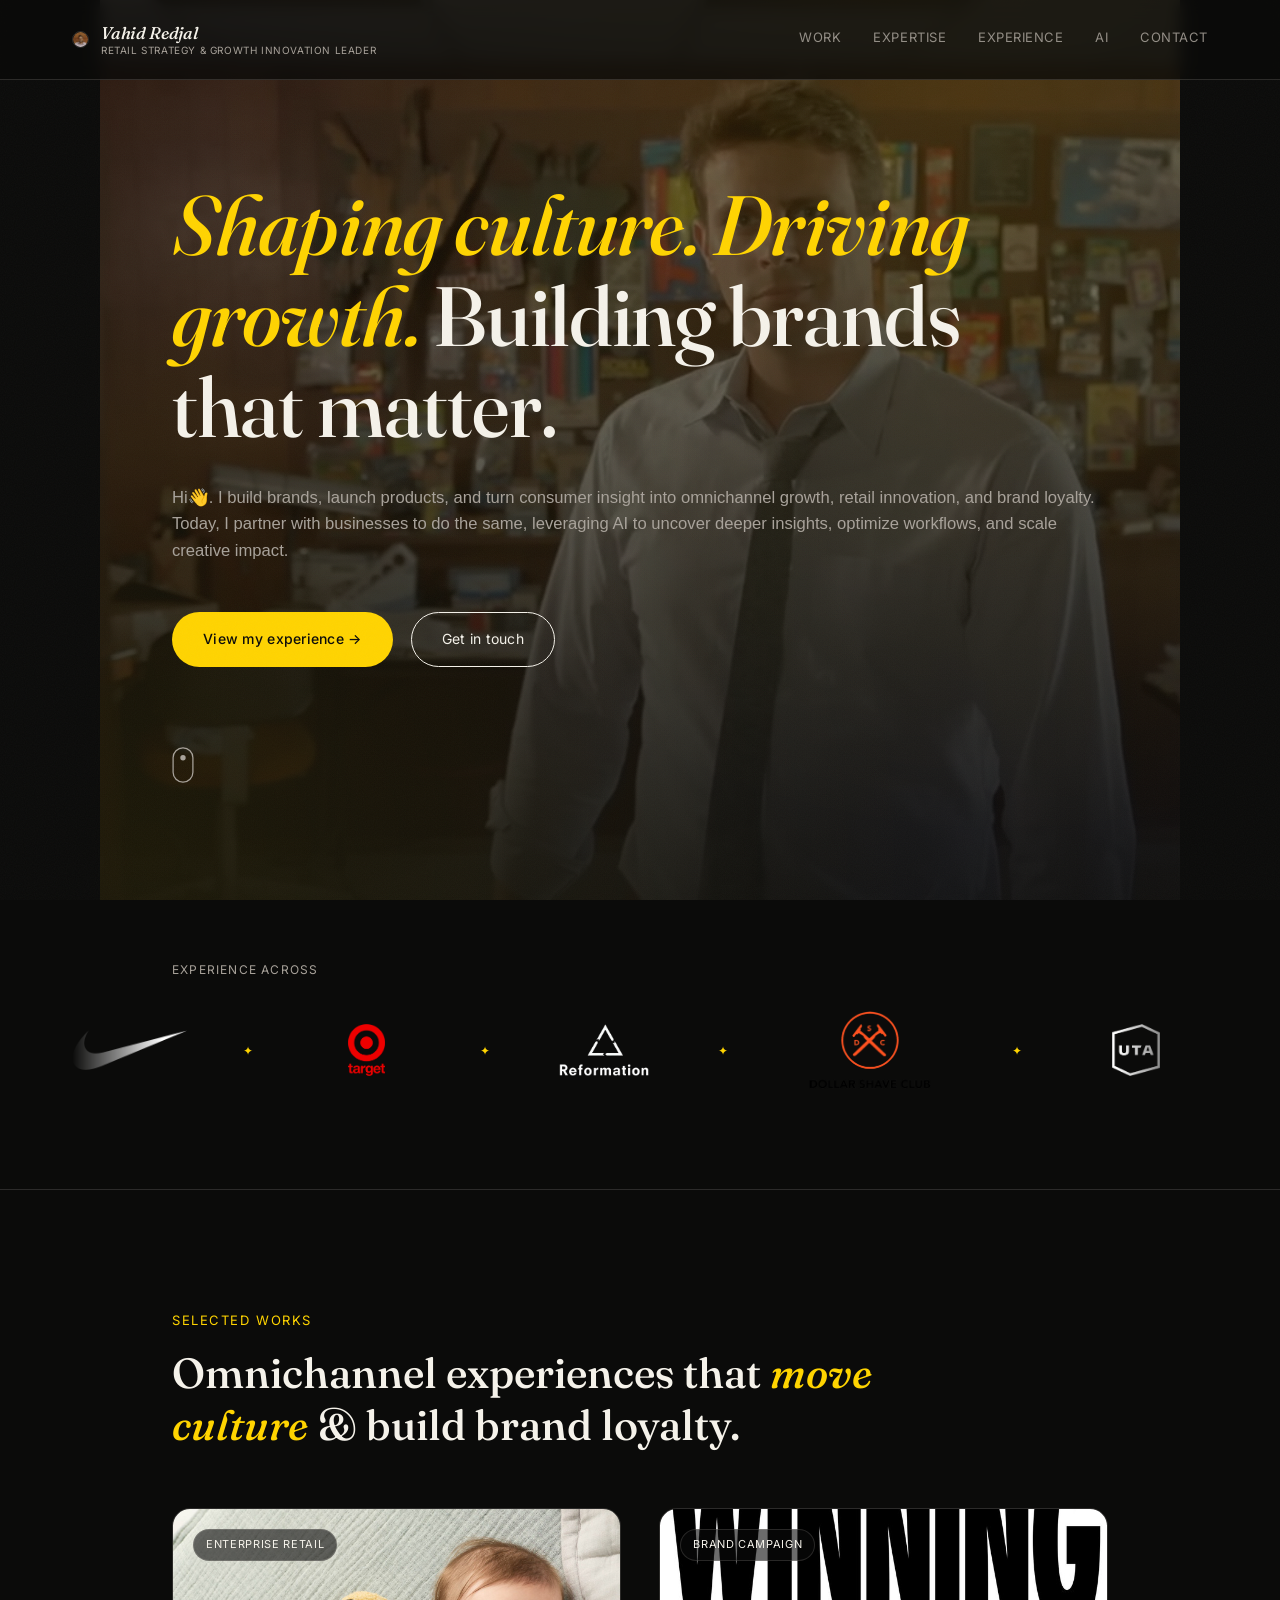
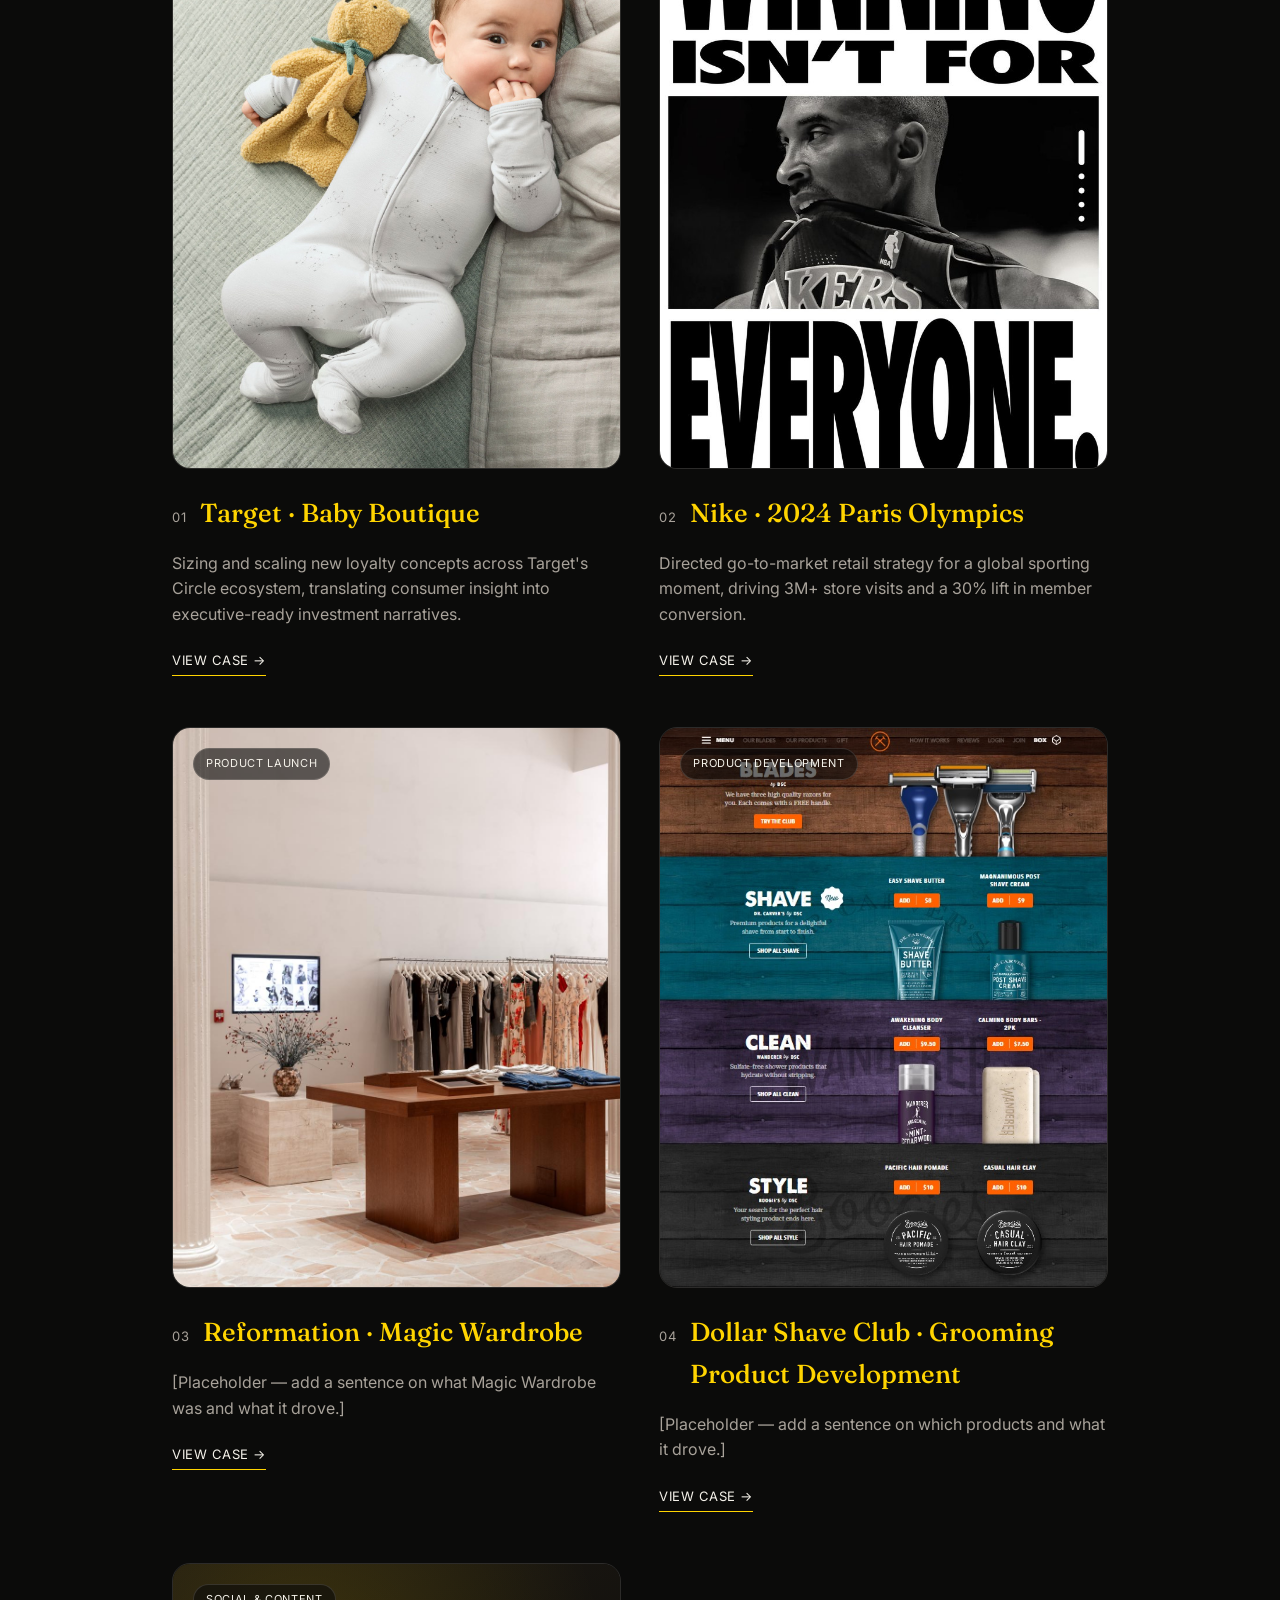
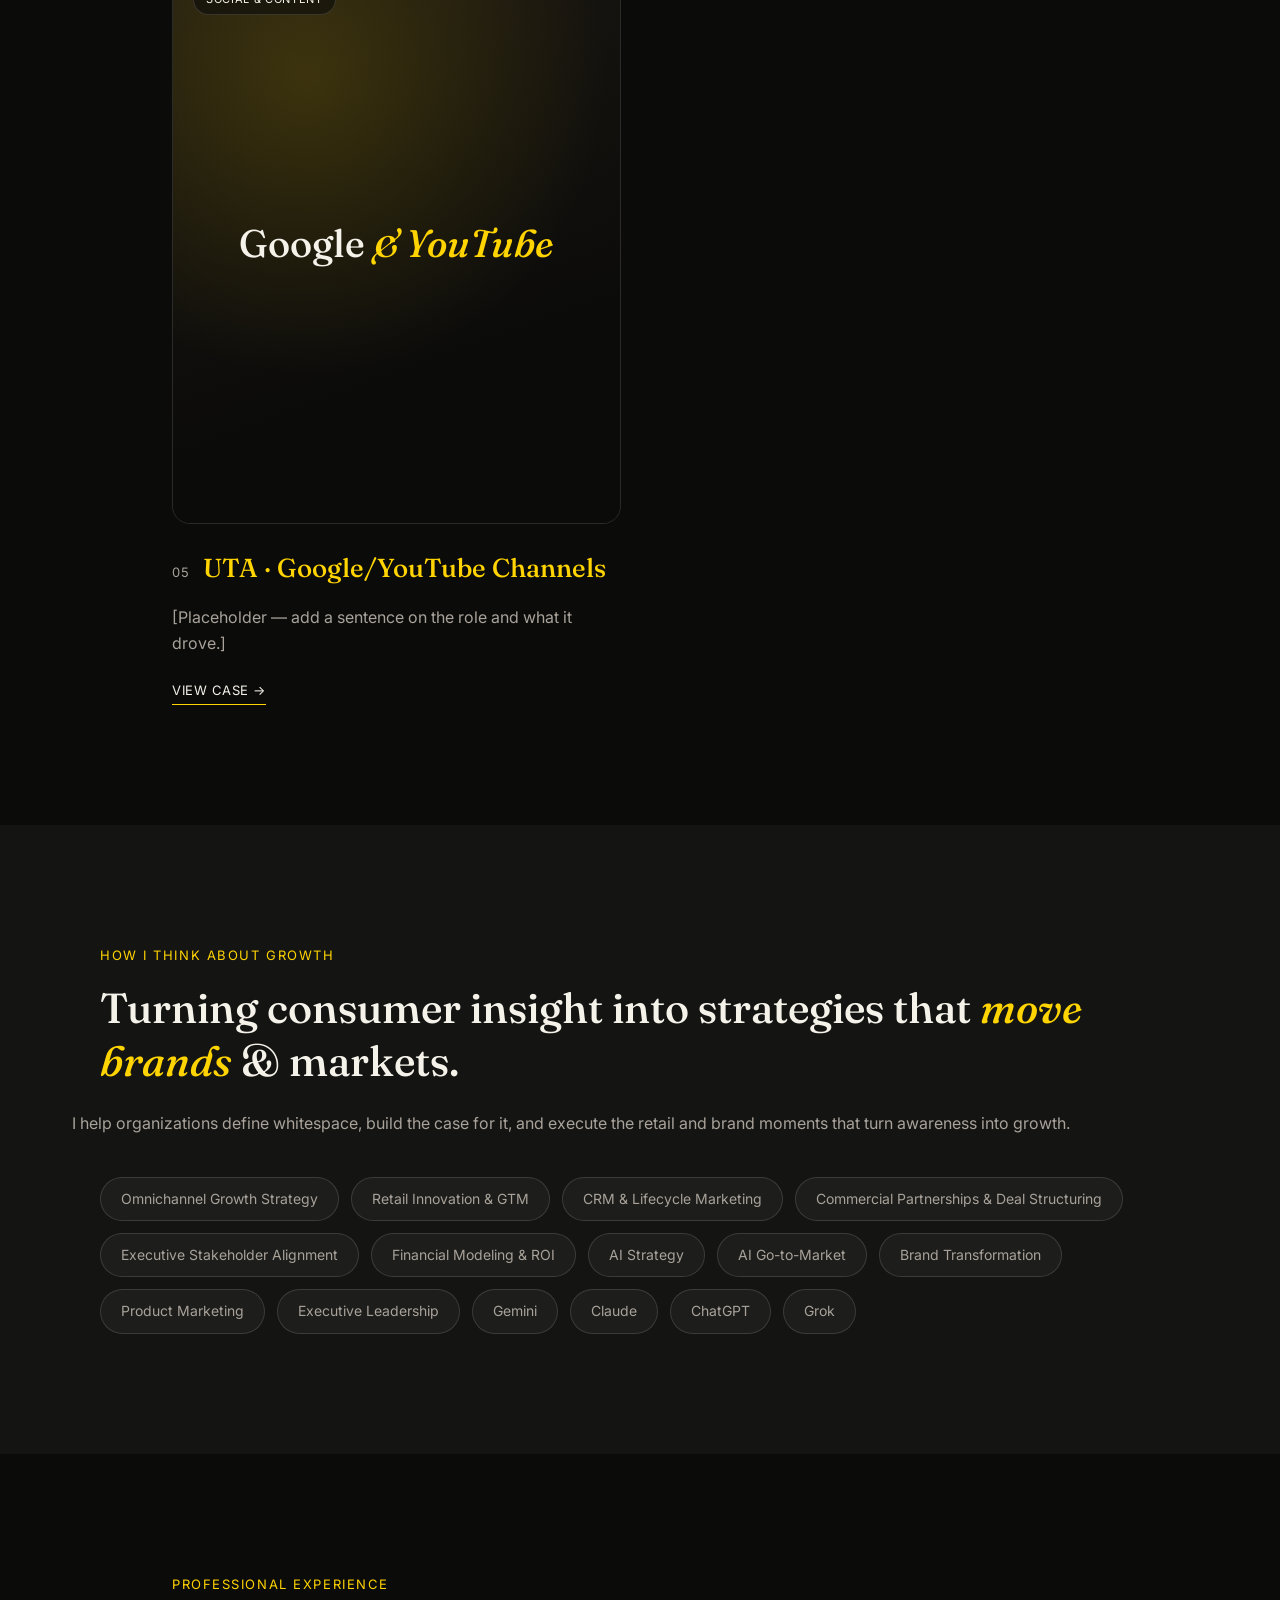
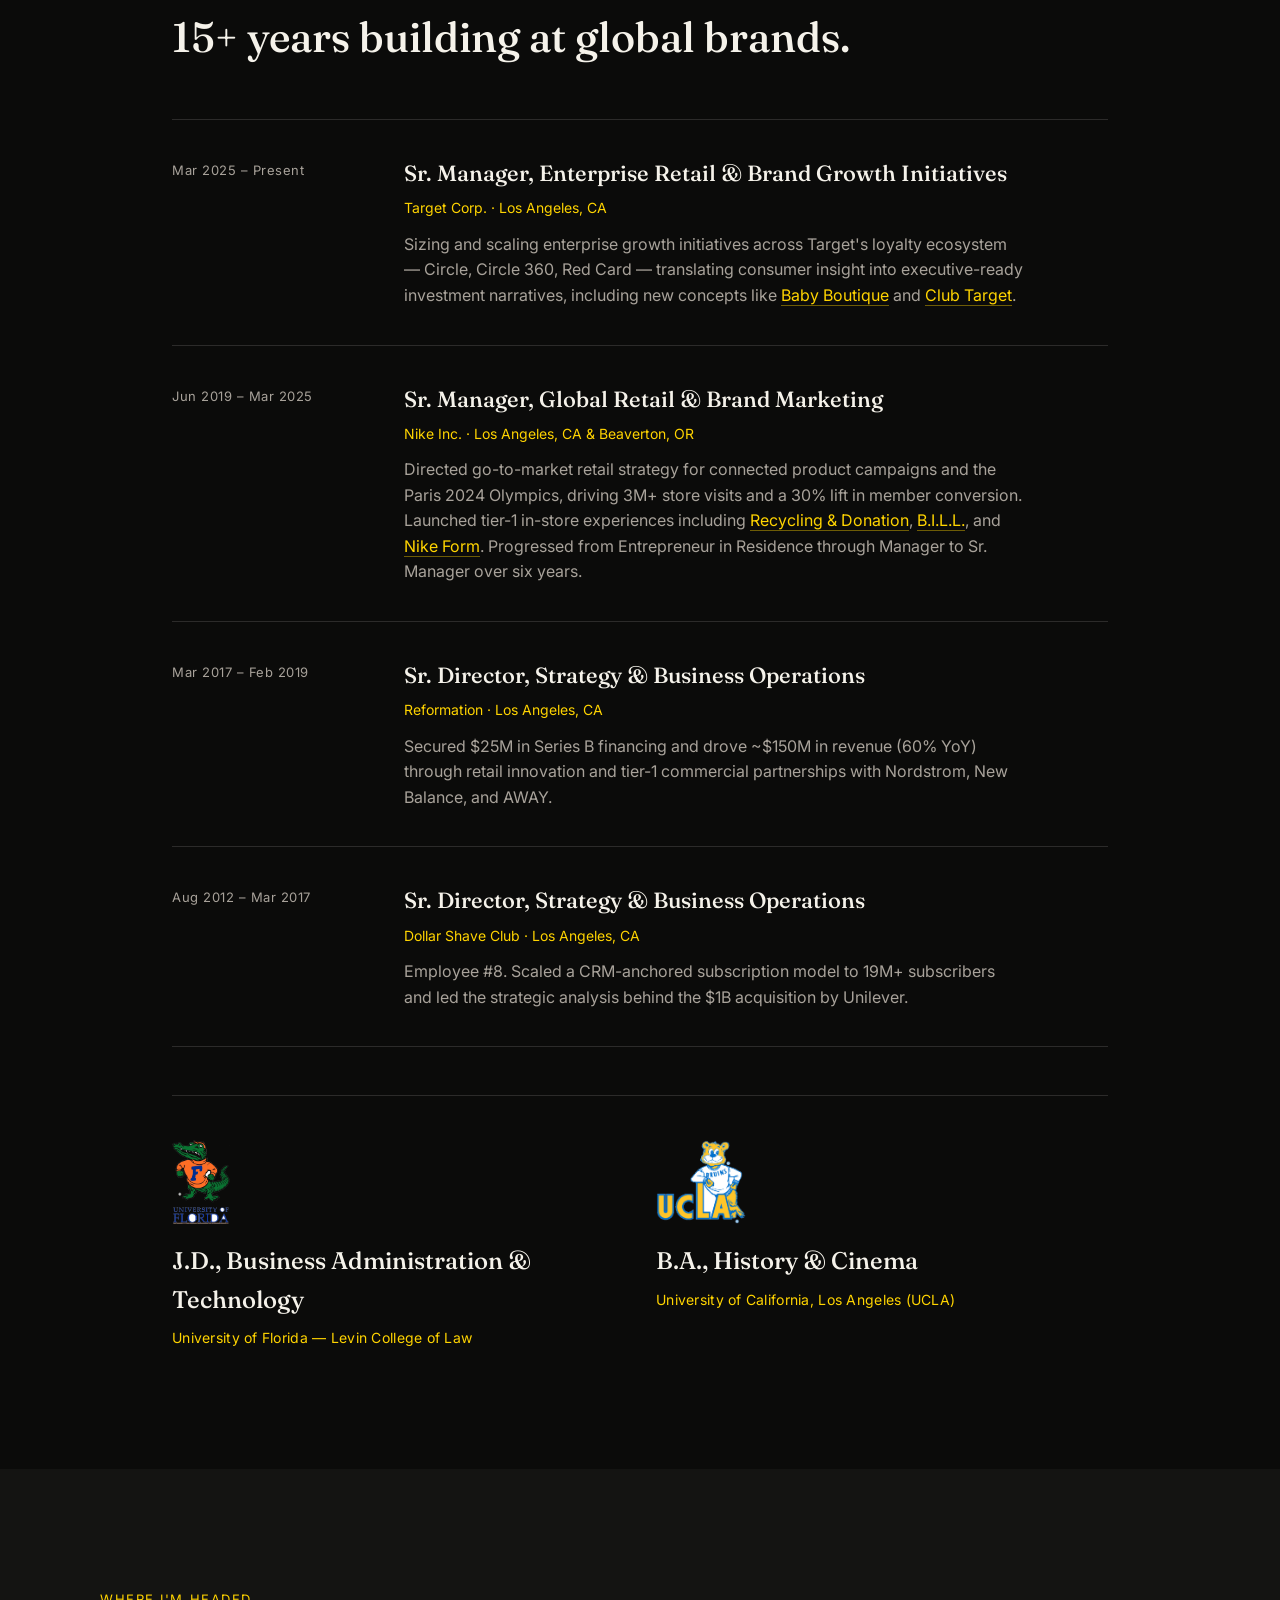
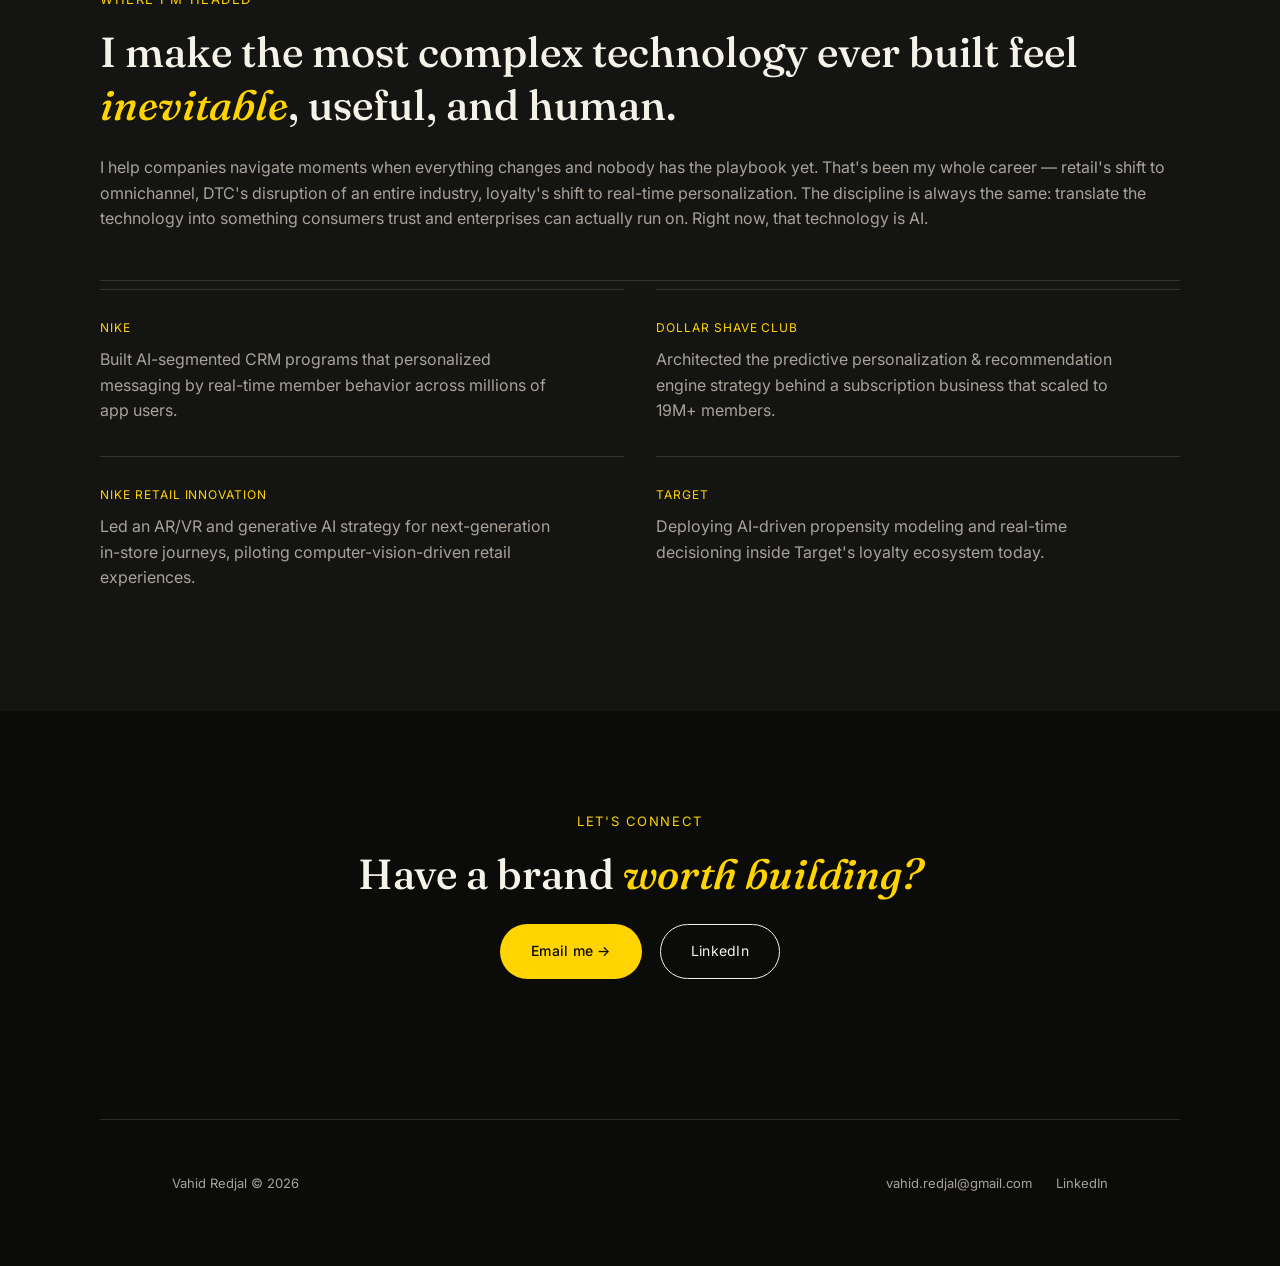
==== index.html @ d3856063 "Initial commit: personal portfolio site" ====
<!DOCTYPE html>
<html lang="en">
<head>
<meta charset="UTF-8">
<meta name="viewport" content="width=device-width, initial-scale=1">
<title>Vahid Redjal · Retail Strategy & Brand Growth Executive</title>
<meta name="description" content="15+ years turning consumer insight into omnichannel growth, retail innovation, and brand loyalty at Nike, Target, Reformation, and Dollar Shave Club.">
<meta property="og:title" content="Vahid Redjal · Retail Strategy & Brand Growth Executive">
<meta property="og:description" content="15+ years turning consumer insight into omnichannel growth, retail innovation, and brand loyalty at Nike, Target, Reformation, and Dollar Shave Club.">
<meta property="og:type" content="website">
<link rel="preconnect" href="https://fonts.googleapis.com">
<link rel="preconnect" href="https://fonts.gstatic.com" crossorigin>
<link href="https://fonts.googleapis.com/css2?family=Fraunces:ital,opsz,wght@0,9..144,400;0,9..144,500;1,9..144,500&family=Inter:wght@400;500;600&display=swap" rel="stylesheet">
<link rel="stylesheet" href="style.css">
<link rel="icon" href="data:image/svg+xml,%3Csvg xmlns='http://www.w3.org/2000/svg' viewBox='0 0 100 100'%3E%3Crect width='100' height='100' rx='20' fill='%2317130f'/%3E%3Ctext x='50' y='66' font-family='Georgia,serif' font-style='italic' font-size='46' fill='%23f6f3ec' text-anchor='middle'%3EVR%3C/text%3E%3C/svg%3E">
</head>
<body>

<header class="nav">
  <a class="nav__brand" href="#top">
    <img class="nav__photo" src="assets/headshot.jpg" alt="Vahid Redjal">
    <span class="nav__brand-text">
      <span class="nav__name">Vahid Redjal</span>
      <span class="nav__title">Retail Strategy &amp; Growth Innovation Leader</span>
    </span>
  </a>
  <button class="nav__toggle" aria-label="Open menu" aria-expanded="false">
    <span></span><span></span><span></span>
  </button>
  <nav class="nav__links">
    <a href="#work">Work</a>
    <a href="#expertise">Expertise</a>
    <a href="#experience">Experience</a>
    <a href="#ai">AI</a>
    <a href="#contact">Contact</a>
  </nav>
</header>

<main id="top">

  <section class="hero">
    <video class="hero__video" autoplay muted loop playsinline poster="assets/hero-poster.jpg" aria-hidden="true">
      <source src="assets/hero.mp4" type="video/mp4">
    </video>
    <div class="hero__scrim" aria-hidden="true"></div>
    <div class="hero__bg" aria-hidden="true"></div>
    <h1 class="hero__headline reveal">
      <em>Shaping culture.</em> <em>Driving growth.</em> Building brands that matter.
    </h1>
    <p class="hero__sub reveal">
      Hi&#128075;. I build brands, launch products, and turn consumer insight into omnichannel growth, retail innovation, and brand loyalty. Today, I partner with businesses to do the same, leveraging AI to uncover deeper insights, optimize workflows, and scale creative impact.
    </p>
    <div class="hero__cta reveal">
      <a class="btn btn--primary" href="#experience">View my experience &rarr;</a>
      <a class="btn btn--ghost" href="#contact">Get in touch</a>
    </div>
    <div class="hero__scroll reveal" aria-hidden="true">
      <svg class="hero__scroll-icon" viewBox="0 0 24 40" xmlns="http://www.w3.org/2000/svg">
        <rect x="1" y="1" width="22" height="38" rx="11" fill="none" stroke="currentColor" stroke-width="1.4"/>
        <circle class="hero__scroll-dot" cx="12" cy="12" r="3" fill="currentColor"/>
      </svg>
    </div>
  </section>

  <section class="logos">
    <p class="logos__label reveal">Experience across</p>
    <div class="marquee reveal">
      <div class="marquee__track">
        <img class="marquee__logo" src="assets/logos/nike.png" alt="Nike">
        <span class="dot">&#10022;</span>
        <img class="marquee__logo" src="assets/logos/target.png" alt="Target">
        <span class="dot">&#10022;</span>
        <img class="marquee__logo" src="assets/logos/reformation.png" alt="Reformation">
        <span class="dot">&#10022;</span>
        <img class="marquee__logo marquee__logo--dsc" src="assets/logos/dsc.png" alt="Dollar Shave Club">
        <span class="dot">&#10022;</span>
        <img class="marquee__logo" src="assets/logos/uta.png" alt="United Talent Agency">
        <span class="dot">&#10022;</span>
        <img class="marquee__logo" src="assets/logos/disney.svg" alt="Disney">
        <span class="dot">&#10022;</span>
        <img class="marquee__logo" src="assets/logos/amazon.svg" alt="Amazon">
        <span class="dot">&#10022;</span>
        <img class="marquee__logo marquee__logo--pizzaslime" src="assets/logos/pizzaslime.png" alt="PizzaSlime">
        <span class="dot">&#10022;</span>
        <img class="marquee__logo marquee__logo--roundtwo" src="assets/logos/roundtwo.png" alt="Round Two">
        <span class="dot">&#10022;</span>
        <img class="marquee__logo" src="assets/logos/nike.png" alt="Nike">
        <span class="dot">&#10022;</span>
        <img class="marquee__logo" src="assets/logos/target.png" alt="Target">
        <span class="dot">&#10022;</span>
        <img class="marquee__logo" src="assets/logos/reformation.png" alt="Reformation">
        <span class="dot">&#10022;</span>
        <img class="marquee__logo marquee__logo--dsc" src="assets/logos/dsc.png" alt="Dollar Shave Club">
        <span class="dot">&#10022;</span>
        <img class="marquee__logo" src="assets/logos/uta.png" alt="United Talent Agency">
        <span class="dot">&#10022;</span>
        <img class="marquee__logo" src="assets/logos/disney.svg" alt="Disney">
        <span class="dot">&#10022;</span>
        <img class="marquee__logo" src="assets/logos/amazon.svg" alt="Amazon">
        <span class="dot">&#10022;</span>
        <img class="marquee__logo marquee__logo--pizzaslime" src="assets/logos/pizzaslime.png" alt="PizzaSlime">
        <span class="dot">&#10022;</span>
        <img class="marquee__logo marquee__logo--roundtwo" src="assets/logos/roundtwo.png" alt="Round Two">
        <span class="dot">&#10022;</span>
      </div>
    </div>
  </section>

  <section id="work" class="works">
    <div class="works__head">
      <div>
        <p class="section__kicker reveal">Selected Works</p>
        <h2 class="section__title reveal">Omnichannel experiences that <em>move culture</em> &amp; build brand loyalty.</h2>
      </div>
    </div>

    <div class="work-grid">
      <article class="work-card reveal">
        <a class="work-card__media" href="work/target.html">
          <span class="work-card__tag">Enterprise Retail</span>
          <img class="work-card__photo" src="assets/work/target-baby-boutique.jpg" alt="Target Baby Boutique">
        </a>
        <div class="work-card__body">
          <p class="work-card__heading"><span class="work-card__index">01</span><span class="work-card__title">Target &middot; Baby Boutique</span></p>
          <p class="work-card__desc">Sizing and scaling new loyalty concepts across Target's Circle ecosystem, translating consumer insight into executive-ready investment narratives.</p>
          <a class="work-card__link" href="work/target.html">View case &rarr;</a>
        </div>
      </article>

      <article class="work-card reveal">
        <a class="work-card__media" href="work/nike.html">
          <span class="work-card__tag">Brand Campaign</span>
          <img class="work-card__photo" src="assets/work/nike-paris-2024.jpg" alt="Nike Winning Isn't For Everyone campaign">
        </a>
        <div class="work-card__body">
          <p class="work-card__heading"><span class="work-card__index">02</span><span class="work-card__title">Nike &middot; 2024 Paris Olympics</span></p>
          <p class="work-card__desc">Directed go-to-market retail strategy for a global sporting moment, driving 3M+ store visits and a 30% lift in member conversion.</p>
          <a class="work-card__link" href="work/nike.html">View case &rarr;</a>
        </div>
      </article>

      <article class="work-card reveal">
        <a class="work-card__media" href="work/reformation.html">
          <span class="work-card__tag">Product Launch</span>
          <img class="work-card__photo" src="assets/work/reformation-store.jpg" alt="Reformation store">
        </a>
        <div class="work-card__body">
          <p class="work-card__heading"><span class="work-card__index">03</span><span class="work-card__title">Reformation &middot; Magic Wardrobe</span></p>
          <p class="work-card__desc">[Placeholder &mdash; add a sentence on what Magic Wardrobe was and what it drove.]</p>
          <a class="work-card__link" href="work/reformation.html">View case &rarr;</a>
        </div>
      </article>

      <article class="work-card reveal">
        <a class="work-card__media" href="work/dollar-shave-club.html">
          <span class="work-card__tag">Product Development</span>
          <img class="work-card__photo" src="assets/work/dsc-product-lines.jpg" alt="Dollar Shave Club product lines">
        </a>
        <div class="work-card__body">
          <p class="work-card__heading"><span class="work-card__index">04</span><span class="work-card__title">Dollar Shave Club &middot; Grooming Product Development</span></p>
          <p class="work-card__desc">[Placeholder &mdash; add a sentence on which products and what it drove.]</p>
          <a class="work-card__link" href="work/dollar-shave-club.html">View case &rarr;</a>
        </div>
      </article>

      <article class="work-card reveal">
        <a class="work-card__media" href="work/uta.html">
          <span class="work-card__tag">Social &amp; Content</span>
          <div class="work-card__cover">
            <span class="work-card__wordmark">Google <em>&amp; YouTube</em></span>
          </div>
        </a>
        <div class="work-card__body">
          <p class="work-card__heading"><span class="work-card__index">05</span><span class="work-card__title">UTA &middot; Google/YouTube Channels</span></p>
          <p class="work-card__desc">[Placeholder &mdash; add a sentence on the role and what it drove.]</p>
          <a class="work-card__link" href="work/uta.html">View case &rarr;</a>
        </div>
      </article>
    </div>
  </section>

  <section id="expertise" class="expertise">
    <p class="section__kicker reveal">How I Think About Growth</p>
    <h2 class="section__title reveal">Turning consumer insight into strategies that <em>move brands</em> &amp; markets.</h2>
    <p class="expertise__sub reveal">
      I help organizations define whitespace, build the case for it, and execute the retail and brand moments that turn awareness into growth.
    </p>
    <div class="chips reveal">
      <span>Omnichannel Growth Strategy</span>
      <span>Retail Innovation &amp; GTM</span>
      <span>CRM &amp; Lifecycle Marketing</span>
      <span>Commercial Partnerships &amp; Deal Structuring</span>
      <span>Executive Stakeholder Alignment</span>
      <span>Financial Modeling &amp; ROI</span>
      <span>AI Strategy</span>
      <span>AI Go-to-Market</span>
      <span>Brand Transformation</span>
      <span>Product Marketing</span>
      <span>Executive Leadership</span>
      <span>Gemini</span>
      <span>Claude</span>
      <span>ChatGPT</span>
      <span>Grok</span>
    </div>
  </section>

  <section id="experience" class="experience">
    <p class="section__kicker reveal">Professional Experience</p>
    <h2 class="section__title reveal">15+ years building at global brands.</h2>

    <div class="timeline">
      <div class="timeline__item reveal">
        <div class="timeline__date">Mar 2025 &ndash; Present</div>
        <div class="timeline__body">
          <h3>Sr. Manager, Enterprise Retail &amp; Brand Growth Initiatives</h3>
          <p class="timeline__company">Target Corp. &middot; Los Angeles, CA</p>
          <p>Sizing and scaling enterprise growth initiatives across Target's loyalty ecosystem &mdash; Circle, Circle 360, Red Card &mdash; translating consumer insight into executive-ready investment narratives, including new concepts like <a class="src" href="https://corporate.target.com/news-features/article/2026/03/target-baby-boutique-2026-shopping-experience" target="_blank" rel="noopener">Baby Boutique</a> and <a class="src" href="https://corporate.target.com/news-features/article/2026/05/club-target" target="_blank" rel="noopener">Club Target</a>.</p>
        </div>
      </div>

      <div class="timeline__item reveal">
        <div class="timeline__date">Jun 2019 &ndash; Mar 2025</div>
        <div class="timeline__body">
          <h3>Sr. Manager, Global Retail &amp; Brand Marketing</h3>
          <p class="timeline__company">Nike Inc. &middot; Los Angeles, CA &amp; Beaverton, OR</p>
          <p>Directed go-to-market retail strategy for connected product campaigns and the Paris 2024 Olympics, driving 3M+ store visits and a 30% lift in member conversion. Launched tier-1 in-store experiences including <a class="src" href="https://www.nike.com/sustainability/recycling-donation" target="_blank" rel="noopener">Recycling &amp; Donation</a>, <a class="src" href="https://about.nike.com/en/newsroom/releases/bill-bot-initiated-longevity-lab" target="_blank" rel="noopener">B.I.L.L.</a>, and <a class="src" href="https://www.nike.com/nike-sport-research-lab-form" target="_blank" rel="noopener">Nike Form</a>. Progressed from Entrepreneur in Residence through Manager to Sr. Manager over six years.</p>
        </div>
      </div>

      <div class="timeline__item reveal">
        <div class="timeline__date">Mar 2017 &ndash; Feb 2019</div>
        <div class="timeline__body">
          <h3>Sr. Director, Strategy &amp; Business Operations</h3>
          <p class="timeline__company">Reformation &middot; Los Angeles, CA</p>
          <p>Secured $25M in Series B financing and drove ~$150M in revenue (60% YoY) through retail innovation and tier-1 commercial partnerships with Nordstrom, New Balance, and AWAY.</p>
        </div>
      </div>

      <div class="timeline__item reveal">
        <div class="timeline__date">Aug 2012 &ndash; Mar 2017</div>
        <div class="timeline__body">
          <h3>Sr. Director, Strategy &amp; Business Operations</h3>
          <p class="timeline__company">Dollar Shave Club &middot; Los Angeles, CA</p>
          <p>Employee #8. Scaled a CRM-anchored subscription model to 19M+ subscribers and led the strategic analysis behind the $1B acquisition by Unilever.</p>
        </div>
      </div>
    </div>

    <div class="education">
      <div class="education__item reveal">
        <img class="education__logo" src="assets/logos/florida.png" alt="University of Florida">
        <p class="education__degree">J.D., Business Administration &amp; Technology</p>
        <p class="education__school">University of Florida &mdash; Levin College of Law</p>
      </div>
      <div class="education__item reveal">
        <img class="education__logo" src="assets/logos/ucla.png" alt="UCLA">
        <p class="education__degree">B.A., History &amp; Cinema</p>
        <p class="education__school">University of California, Los Angeles (UCLA)</p>
      </div>
    </div>
  </section>

  <section id="ai" class="ai">
    <p class="section__kicker reveal">Where I'm Headed</p>
    <h2 class="section__title reveal">I make the most complex technology ever built feel <em>inevitable</em>, useful, and human.</h2>
    <p class="expertise__sub reveal">
      I help companies navigate moments when everything changes and nobody has the playbook yet. That's been my whole career &mdash; retail's shift to omnichannel, DTC's disruption of an entire industry, loyalty's shift to real-time personalization. The discipline is always the same: translate the technology into something consumers trust and enterprises can actually run on. Right now, that technology is AI.
    </p>
    <div class="ai-proof">
      <div class="ai-proof__item reveal">
        <p class="ai-proof__eyebrow">Nike</p>
        <p>Built AI-segmented CRM programs that personalized messaging by real-time member behavior across millions of app users.</p>
      </div>
      <div class="ai-proof__item reveal">
        <p class="ai-proof__eyebrow">Dollar Shave Club</p>
        <p>Architected the predictive personalization &amp; recommendation engine strategy behind a subscription business that scaled to 19M+ members.</p>
      </div>
      <div class="ai-proof__item reveal">
        <p class="ai-proof__eyebrow">Nike Retail Innovation</p>
        <p>Led an AR/VR and generative AI strategy for next-generation in-store journeys, piloting computer-vision-driven retail experiences.</p>
      </div>
      <div class="ai-proof__item reveal">
        <p class="ai-proof__eyebrow">Target</p>
        <p>Deploying AI-driven propensity modeling and real-time decisioning inside Target's loyalty ecosystem today.</p>
      </div>
    </div>
  </section>

  <section id="contact" class="cta-final">
    <p class="section__kicker reveal">Let's Connect</p>
    <h2 class="section__title reveal">Have a brand <em>worth building?</em></h2>
    <div class="hero__cta reveal">
      <a class="btn btn--primary" href="mailto:vahid.redjal@gmail.com">Email me &rarr;</a>
      <a class="btn btn--ghost" href="https://www.linkedin.com/in/vahidredjal/" target="_blank" rel="noopener">LinkedIn</a>
    </div>
  </section>

</main>

<footer class="footer">
  <p>Vahid Redjal &copy; <span id="year"></span></p>
  <div class="footer__links">
    <a href="mailto:vahid.redjal@gmail.com">vahid.redjal@gmail.com</a>
    <a href="https://www.linkedin.com/in/vahidredjal/" target="_blank" rel="noopener">LinkedIn</a>
  </div>
</footer>

<script src="script.js"></script>
</body>
</html>
---- style.css ----
:root {
  --cream: #0b0b0a;
  --cream-2: #141412;
  --ink: #f5f2ea;
  --ink-soft: #a8a29a;
  --gold: #ffd400;
  --line: rgba(245, 242, 234, 0.14);
  --serif: 'Fraunces', Georgia, serif;
  --sans: 'Inter', -apple-system, BlinkMacSystemFont, 'Segoe UI', sans-serif;
  --max: 1080px;
}

* { box-sizing: border-box; }

html { scroll-behavior: smooth; }

body {
  margin: 0;
  background: var(--cream);
  color: var(--ink);
  font-family: var(--sans);
  font-size: 16px;
  line-height: 1.6;
  -webkit-font-smoothing: antialiased;
  position: relative;
}

/* subtle film-grain texture, editorial feel */
body::before {
  content: "";
  position: fixed;
  inset: 0;
  pointer-events: none;
  z-index: 1;
  opacity: 0.035;
  background-image: url("data:image/svg+xml,%3Csvg xmlns='http://www.w3.org/2000/svg' width='120' height='120'%3E%3Cfilter id='n'%3E%3CfeTurbulence type='fractalNoise' baseFrequency='0.9' numOctaves='2' stitchTiles='stitch'/%3E%3C/filter%3E%3Crect width='100%25' height='100%25' filter='url(%23n)'/%3E%3C/svg%3E");
}

em {
  font-family: var(--serif);
  font-style: italic;
  color: var(--gold);
}

a {
  color: inherit;
  text-decoration: none;
}

/* ---------- Nav ---------- */
.nav {
  position: fixed;
  top: 0;
  left: 0;
  right: 0;
  z-index: 50;
  display: flex;
  align-items: center;
  justify-content: space-between;
  padding: 22px clamp(24px, 6vw, 72px);
  background: rgba(11, 11, 10, 0.78);
  backdrop-filter: blur(8px);
  border-bottom: 1px solid var(--line);
}

.nav__brand {
  display: flex;
  align-items: center;
  gap: 12px;
  text-decoration: none;
}

.nav__photo {
  display: block;
  width: clamp(14px, 1.8vw, 17px);
  height: clamp(14px, 1.8vw, 17px);
  border-radius: 50%;
  object-fit: cover;
  border: 1px solid var(--line);
  flex-shrink: 0;
}

.nav__brand-text {
  display: flex;
  flex-direction: column;
  line-height: 1.3;
}

.nav__name {
  font-family: var(--serif);
  font-style: italic;
  font-weight: 500;
  font-size: clamp(14px, 1.8vw, 17px);
  letter-spacing: -0.01em;
  color: var(--ink);
  white-space: nowrap;
}

.nav__title {
  font-size: 10px;
  letter-spacing: 0.06em;
  text-transform: uppercase;
  color: var(--ink-soft);
  white-space: nowrap;
}

.nav__links {
  display: flex;
  gap: 32px;
}

.nav__links a {
  position: relative;
  font-size: 13px;
  letter-spacing: 0.04em;
  text-transform: uppercase;
  color: var(--ink-soft);
  opacity: 0.85;
  transition: opacity 0.2s ease, color 0.2s ease;
  padding-bottom: 4px;
}

.nav__links a::after {
  content: "";
  position: absolute;
  left: 0;
  bottom: 0;
  width: 0;
  height: 1px;
  background: var(--gold);
  transition: width 0.25s ease;
}

.nav__links a:hover {
  color: var(--gold);
  opacity: 1;
}

.nav__links a:hover::after { width: 100%; }

.nav__links a:hover { opacity: 1; }

.nav__toggle {
  display: none;
  flex-direction: column;
  justify-content: center;
  gap: 5px;
  width: 32px;
  height: 32px;
  padding: 0;
  border: 0;
  background: none;
  cursor: pointer;
  flex-shrink: 0;
}

.nav__toggle span {
  display: block;
  width: 100%;
  height: 2px;
  background: var(--ink);
  transition: transform 0.25s ease, opacity 0.25s ease;
}

.nav__toggle[aria-expanded="true"] span:nth-child(1) { transform: translateY(7px) rotate(45deg); }
.nav__toggle[aria-expanded="true"] span:nth-child(2) { opacity: 0; }
.nav__toggle[aria-expanded="true"] span:nth-child(3) { transform: translateY(-7px) rotate(-45deg); }

@media (max-width: 640px) {
  .nav__title { display: none; }

  .nav__toggle { display: flex; }

  .nav__links {
    display: none;
    position: absolute;
    top: 100%;
    left: 0;
    right: 0;
    flex-direction: column;
    gap: 0;
    background: rgba(11, 11, 10, 0.96);
    backdrop-filter: blur(8px);
    border-bottom: 1px solid var(--line);
  }

  .nav__links.is-open { display: flex; }

  .nav__links a {
    padding: 16px clamp(24px, 6vw, 72px);
    border-top: 1px solid var(--line);
    font-size: 13px;
  }
}

/* ---------- Layout helpers ---------- */
section {
  max-width: var(--max);
  margin: 0 auto;
  padding: 120px clamp(24px, 6vw, 72px);
}

.section__kicker {
  font-size: 13px;
  letter-spacing: 0.12em;
  text-transform: uppercase;
  color: var(--gold);
  margin: 0 0 16px;
}

.section__title {
  font-family: var(--serif);
  font-weight: 500;
  font-size: clamp(28px, 4vw, 42px);
  line-height: 1.25;
  margin: 0 0 24px;
  max-width: 720px;
}

/* ---------- Hero ---------- */
.hero {
  position: relative;
  min-height: min(100vh, 900px);
  display: flex;
  flex-direction: column;
  justify-content: center;
  padding-top: clamp(90px, 14vw, 140px);
  padding-bottom: clamp(40px, 6vw, 80px);
  overflow: hidden;
}

@media (max-width: 640px) {
  .hero { min-height: 100vh; }
}

.hero__video {
  position: absolute;
  inset: 0;
  width: 100%;
  height: 100%;
  object-fit: cover;
  object-position: center 45%;
  z-index: -3;
}

.hero__scrim {
  position: absolute;
  inset: 0;
  z-index: -2;
  background:
    linear-gradient(180deg, rgba(11,11,10,0.55) 0%, rgba(11,11,10,0.72) 55%, rgba(11,11,10,0.92) 100%);
}

.hero__bg {
  position: absolute;
  inset: -20% -10%;
  z-index: -1;
  background:
    radial-gradient(circle at 78% 18%, rgba(255, 212, 0, 0.12), transparent 55%),
    radial-gradient(circle at 12% 82%, rgba(255, 212, 0, 0.07), transparent 50%);
}

.hero__headline {
  font-family: var(--serif);
  font-weight: 500;
  font-size: clamp(38px, 7vw, 84px);
  line-height: 1.08;
  margin: 0 0 32px;
  max-width: 920px;
  letter-spacing: -0.01em;
}

.hero__sub {
  font-family: -apple-system, BlinkMacSystemFont, "Segoe UI", Roboto, Helvetica, Arial, sans-serif;
  font-weight: 400;
  font-size: clamp(15px, 1.3vw, 17px);
  color: var(--ink-soft);
  max-width: 1120px;
  margin: 0 0 48px;
}

.hero__cta {
  display: flex;
  gap: 18px;
  flex-wrap: wrap;
  margin-bottom: 80px;
}

.btn {
  display: inline-flex;
  align-items: center;
  padding: 15px 30px;
  font-size: 14px;
  letter-spacing: 0.02em;
  border-radius: 999px;
  transition: all 0.25s ease;
  border: 1px solid transparent;
}

.btn--primary {
  background: var(--gold);
  color: #0b0b0a;
  font-weight: 500;
}

.btn--primary:hover {
  background: var(--ink);
  color: #0b0b0a;
}

.btn--ghost {
  border-color: var(--ink);
  color: var(--ink);
}

.btn--ghost:hover {
  background: var(--ink);
  color: #0b0b0a;
}

.hero__scroll {
  display: flex;
  align-items: center;
  color: var(--ink-soft);
}

.hero__scroll-icon {
  width: 22px;
  height: 36px;
}

.hero__scroll-dot {
  animation: scrolldot 1.8s ease-in-out infinite;
  transform-origin: 12px 12px;
}

@keyframes scrolldot {
  0% { opacity: 1; transform: translateY(0); }
  60% { opacity: 0; transform: translateY(14px); }
  61% { opacity: 0; transform: translateY(0); }
  100% { opacity: 0; transform: translateY(0); }
}

/* ---------- Logos ---------- */
.logos {
  padding-top: 48px;
  padding-bottom: 100px;
  border-bottom: 1px solid var(--line);
  max-width: none;
}

.logos__label {
  max-width: var(--max);
  margin-left: auto;
  margin-right: auto;
  padding-left: clamp(24px, 6vw, 72px);
  padding-right: clamp(24px, 6vw, 72px);
  font-size: 12px;
  letter-spacing: 0.1em;
  text-transform: uppercase;
  color: var(--ink-soft);
  margin-bottom: 32px;
}

.marquee {
  overflow: hidden;
  -webkit-mask-image: linear-gradient(90deg, transparent, #000 8%, #000 92%, transparent);
  mask-image: linear-gradient(90deg, transparent, #000 8%, #000 92%, transparent);
}

.marquee__track {
  display: flex;
  align-items: center;
  gap: 56px;
  width: max-content;
  font-family: var(--serif);
  font-size: clamp(18px, 2.4vw, 26px);
  color: var(--ink);
  white-space: nowrap;
  animation: marquee 38s linear infinite;
}

.marquee:hover .marquee__track {
  animation-play-state: paused;
}

.marquee__logo {
  height: clamp(34px, 4.5vw, 52px);
  width: clamp(84px, 9vw, 128px);
  object-fit: contain;
  object-position: center;
  flex-shrink: 0;
}

.marquee__logo--dsc {
  height: clamp(51px, 6.75vw, 78px);
  width: clamp(126px, 13.5vw, 192px);
}

.marquee__track .dot {
  font-size: 12px;
  color: var(--gold);
}

@keyframes marquee {
  from { transform: translateX(0); }
  to { transform: translateX(-50%); }
}

@media (prefers-reduced-motion: reduce) {
  .marquee__track { animation: none; }
}

/* ---------- Selected Work ---------- */
.works__head {
  margin-bottom: 56px;
}

.work-grid {
  display: grid;
  grid-template-columns: repeat(2, 1fr);
  gap: clamp(32px, 4vw, 56px) clamp(24px, 3vw, 40px);
}

.work-card__media {
  position: relative;
  display: block;
  aspect-ratio: 4 / 5;
  border-radius: 18px;
  overflow: hidden;
  border: 1px solid var(--line);
  margin-bottom: 24px;
}

.work-card__cover {
  position: absolute;
  inset: 0;
  display: flex;
  align-items: center;
  justify-content: center;
  padding: 32px;
  text-align: center;
  background:
    radial-gradient(circle at 30% 20%, rgba(255, 212, 0, 0.16), transparent 55%),
    linear-gradient(160deg, #1c1812 0%, #0b0b0a 70%);
  transition: transform 0.5s ease;
}

.work-card__media:hover .work-card__cover {
  transform: scale(1.04);
}

.work-card__photo {
  position: absolute;
  inset: 0;
  width: 100%;
  height: 100%;
  object-fit: cover;
  object-position: center;
  transition: transform 0.5s ease;
}

.work-card__media:hover .work-card__photo {
  transform: scale(1.04);
}

.work-card__wordmark {
  font-family: var(--serif);
  font-weight: 500;
  font-size: clamp(24px, 3vw, 40px);
  line-height: 1.2;
  color: var(--ink);
}

.work-card__tag {
  position: absolute;
  top: 20px;
  left: 20px;
  z-index: 2;
  font-size: 11px;
  letter-spacing: 0.06em;
  text-transform: uppercase;
  color: var(--ink);
  background: rgba(11, 11, 10, 0.6);
  border: 1px solid var(--line);
  padding: 6px 12px;
  border-radius: 999px;
}

.work-card__heading {
  display: flex;
  align-items: baseline;
  gap: 14px;
  margin: 0 0 16px;
}

.work-card__index {
  font-family: var(--sans);
  font-size: 13px;
  letter-spacing: 0.04em;
  color: var(--ink-soft);
  flex-shrink: 0;
}

.work-card__title {
  font-family: var(--serif);
  font-weight: 500;
  font-size: clamp(20px, 2.2vw, 26px);
  color: var(--gold);
}

.work-card__desc {
  color: var(--ink-soft);
  font-size: 16px;
  margin: 0 0 20px;
}

.work-card__link {
  display: inline-block;
  font-size: 13px;
  letter-spacing: 0.04em;
  text-transform: uppercase;
  color: var(--ink);
  border-bottom: 1px solid var(--gold);
  padding-bottom: 4px;
  transition: color 0.2s ease;
}

.work-card__link:hover {
  color: var(--gold);
}

@media (max-width: 780px) {
  .work-grid {
    grid-template-columns: 1fr;
  }
  .work-card__media { aspect-ratio: 4 / 3; }
}

/* ---------- Case study page ---------- */
.case-back {
  display: inline-flex;
  align-items: center;
  gap: 8px;
  font-size: 13px;
  letter-spacing: 0.04em;
  text-transform: uppercase;
  color: var(--ink-soft);
  margin: 140px 0 40px;
}

.case-back:hover { color: var(--gold); }

.case-hero__kicker {
  font-size: 13px;
  letter-spacing: 0.1em;
  text-transform: uppercase;
  color: var(--gold);
  margin: 0 0 20px;
}

.case-hero__title {
  font-family: var(--serif);
  font-weight: 500;
  font-size: clamp(38px, 6vw, 72px);
  line-height: 1.1;
  margin: 0 0 48px;
  max-width: 900px;
}

.case-cover {
  position: relative;
  aspect-ratio: 16 / 9;
  border-radius: 18px;
  overflow: hidden;
  border: 1px solid var(--line);
  background:
    radial-gradient(circle at 30% 20%, rgba(255, 212, 0, 0.16), transparent 55%),
    linear-gradient(160deg, #1c1812 0%, #0b0b0a 70%);
  display: flex;
  align-items: center;
  justify-content: center;
  padding: 40px;
  text-align: center;
}

.case-cover__wordmark {
  font-family: var(--serif);
  font-size: clamp(30px, 5vw, 60px);
  font-weight: 500;
  color: var(--ink);
}

.case-cover--photo {
  padding: 0;
}

.case-cover__photo {
  width: 100%;
  height: 100%;
  object-fit: cover;
  object-position: center;
}

.case-cover--contain {
  background:
    radial-gradient(circle at 30% 20%, rgba(255, 212, 0, 0.16), transparent 55%),
    linear-gradient(160deg, #1c1812 0%, #0b0b0a 70%);
}

.case-cover--contain .case-cover__photo {
  object-fit: contain;
  padding: 24px;
}

.case-caption {
  color: var(--ink-soft);
  font-size: 14px;
  margin: 20px 0 0;
}

.case-story {
  display: grid;
  grid-template-columns: 0.8fr 1.2fr;
  gap: clamp(28px, 6vw, 80px);
  padding-top: 72px;
  margin-top: 72px;
  border-top: 1px solid var(--line);
}

.case-story__quote {
  font-family: var(--serif);
  font-style: italic;
  font-size: clamp(19px, 2vw, 24px);
  line-height: 1.4;
  color: var(--ink);
  margin: 0;
}

.case-story__body p {
  color: var(--ink-soft);
  font-size: 17px;
  line-height: 1.7;
  margin: 0 0 20px;
}

.case-story__body strong {
  color: var(--gold);
  font-weight: 500;
}

.case-stat {
  border-top: 1px solid var(--line);
  margin-top: 72px;
  padding: 72px 0;
}

.case-stat__number {
  font-family: var(--serif);
  font-variant-numeric: tabular-nums;
  font-weight: 500;
  color: var(--gold);
  font-size: clamp(48px, 8vw, 90px);
  margin: 0;
  line-height: 1;
}

.case-stat__label {
  color: var(--ink-soft);
  margin: 12px 0 0;
  font-size: 16px;
}

.case-links {
  display: flex;
  gap: 18px;
  flex-wrap: wrap;
  margin-top: 72px;
}

@media (max-width: 780px) {
  .case-story { grid-template-columns: 1fr; }
}

/* ---------- Expertise ---------- */
.expertise {
  background: var(--cream-2);
  max-width: none;
  padding-left: clamp(24px, 6vw, 72px);
  padding-right: clamp(24px, 6vw, 72px);
}

.expertise > * {
  max-width: var(--max);
  margin-left: auto;
  margin-right: auto;
}

.expertise__sub {
  color: var(--ink-soft);
  max-width: 720px;
  margin: 0 0 40px;
}

/* Guaranteed alignment: ID-scoped override beats any cascade ambiguity from .expertise > * */
#expertise .section__title,
#expertise .expertise__sub {
  max-width: 1080px;
}

@media (min-width: 1150px) {
  #expertise .expertise__sub {
    white-space: nowrap;
  }
}

.chips {
  display: flex;
  flex-wrap: wrap;
  gap: 12px;
}

.chips span {
  padding: 10px 20px;
  border: 1px solid var(--line);
  border-radius: 999px;
  font-size: 14px;
  color: var(--ink-soft);
  background: rgba(245, 242, 234, 0.04);
  transition: border-color 0.2s ease, color 0.2s ease;
}

.chips span:hover {
  border-color: var(--gold);
  color: var(--ink);
}

/* ---------- Experience ---------- */
.timeline {
  margin-top: 56px;
  border-top: 1px solid var(--line);
}

.timeline__item {
  display: grid;
  grid-template-columns: 200px 1fr;
  gap: 32px;
  padding: 36px 0;
  border-bottom: 1px solid var(--line);
}

.timeline__date {
  font-size: 13px;
  letter-spacing: 0.04em;
  color: var(--ink-soft);
  padding-top: 4px;
}

.timeline__body h3 {
  font-family: var(--serif);
  font-weight: 500;
  font-size: 22px;
  margin: 0 0 6px;
}

.timeline__company {
  font-size: 14px;
  color: var(--gold);
  margin: 0 0 12px;
}

.timeline__body p:last-child {
  color: var(--ink-soft);
  max-width: 620px;
  margin: 0;
}

.src {
  color: var(--gold);
  border-bottom: 1px solid rgba(255, 212, 0, 0.4);
  transition: border-color 0.2s ease;
}

.src:hover {
  border-color: var(--gold);
}

@media (max-width: 700px) {
  .timeline__item {
    grid-template-columns: 1fr;
    gap: 10px;
  }
}

.education {
  margin-top: 48px;
  padding-top: 40px;
  border-top: 1px solid var(--line);
  display: grid;
  grid-template-columns: 1fr 1fr;
  gap: 32px;
}

.education__item {
  padding-top: 4px;
}

.education__logo {
  height: clamp(64px, 7vw, 84px);
  width: auto;
  object-fit: contain;
  margin-bottom: 18px;
  display: block;
}

.education__degree {
  font-family: var(--serif);
  font-weight: 500;
  font-size: clamp(19px, 2vw, 24px);
  color: var(--ink);
  margin: 0 0 8px;
}

.education__school {
  font-size: 14px;
  letter-spacing: 0.02em;
  color: var(--gold);
  margin: 0;
}

@media (max-width: 700px) {
  .education {
    grid-template-columns: 1fr;
    gap: 28px;
  }
}

/* ---------- AI ---------- */
.ai {
  background: var(--cream-2);
  max-width: none;
  padding-left: clamp(24px, 6vw, 72px);
  padding-right: clamp(24px, 6vw, 72px);
}

.ai > * {
  max-width: var(--max);
  margin-left: auto;
  margin-right: auto;
}

.ai-proof {
  display: grid;
  grid-template-columns: repeat(2, 1fr);
  gap: 32px;
  margin-top: 48px;
  border-top: 1px solid var(--line);
  padding-top: 8px;
}

.ai-proof__item {
  padding-top: 28px;
  border-top: 1px solid var(--line);
}

.ai-proof__eyebrow {
  font-size: 12px;
  letter-spacing: 0.08em;
  text-transform: uppercase;
  color: var(--gold);
  margin: 0 0 10px;
}

.ai-proof__item p:last-child {
  color: var(--ink-soft);
  margin: 0;
  max-width: 460px;
}

@media (max-width: 700px) {
  .ai-proof { grid-template-columns: 1fr; }
}

/* ---------- Final CTA ---------- */
.cta-final {
  text-align: center;
  padding-top: 100px;
  padding-bottom: 140px;
}

.cta-final .section__kicker,
.cta-final .section__title {
  margin-left: auto;
  margin-right: auto;
}

.cta-final .hero__cta {
  justify-content: center;
  margin-bottom: 0;
}

/* ---------- Footer ---------- */
.footer {
  max-width: var(--max);
  margin: 0 auto;
  padding: 40px clamp(24px, 6vw, 72px) 60px;
  display: flex;
  justify-content: space-between;
  align-items: center;
  flex-wrap: wrap;
  gap: 16px;
  border-top: 1px solid var(--line);
  font-size: 13px;
  color: var(--ink-soft);
}

.footer__links {
  display: flex;
  gap: 24px;
}

.footer__links a:hover { color: var(--gold); }

/* ---------- Reveal animation ---------- */
.reveal {
  opacity: 0;
  transform: translateY(18px);
  transition: opacity 0.7s ease, transform 0.7s ease;
}

.reveal.is-visible {
  opacity: 1;
  transform: translateY(0);
}
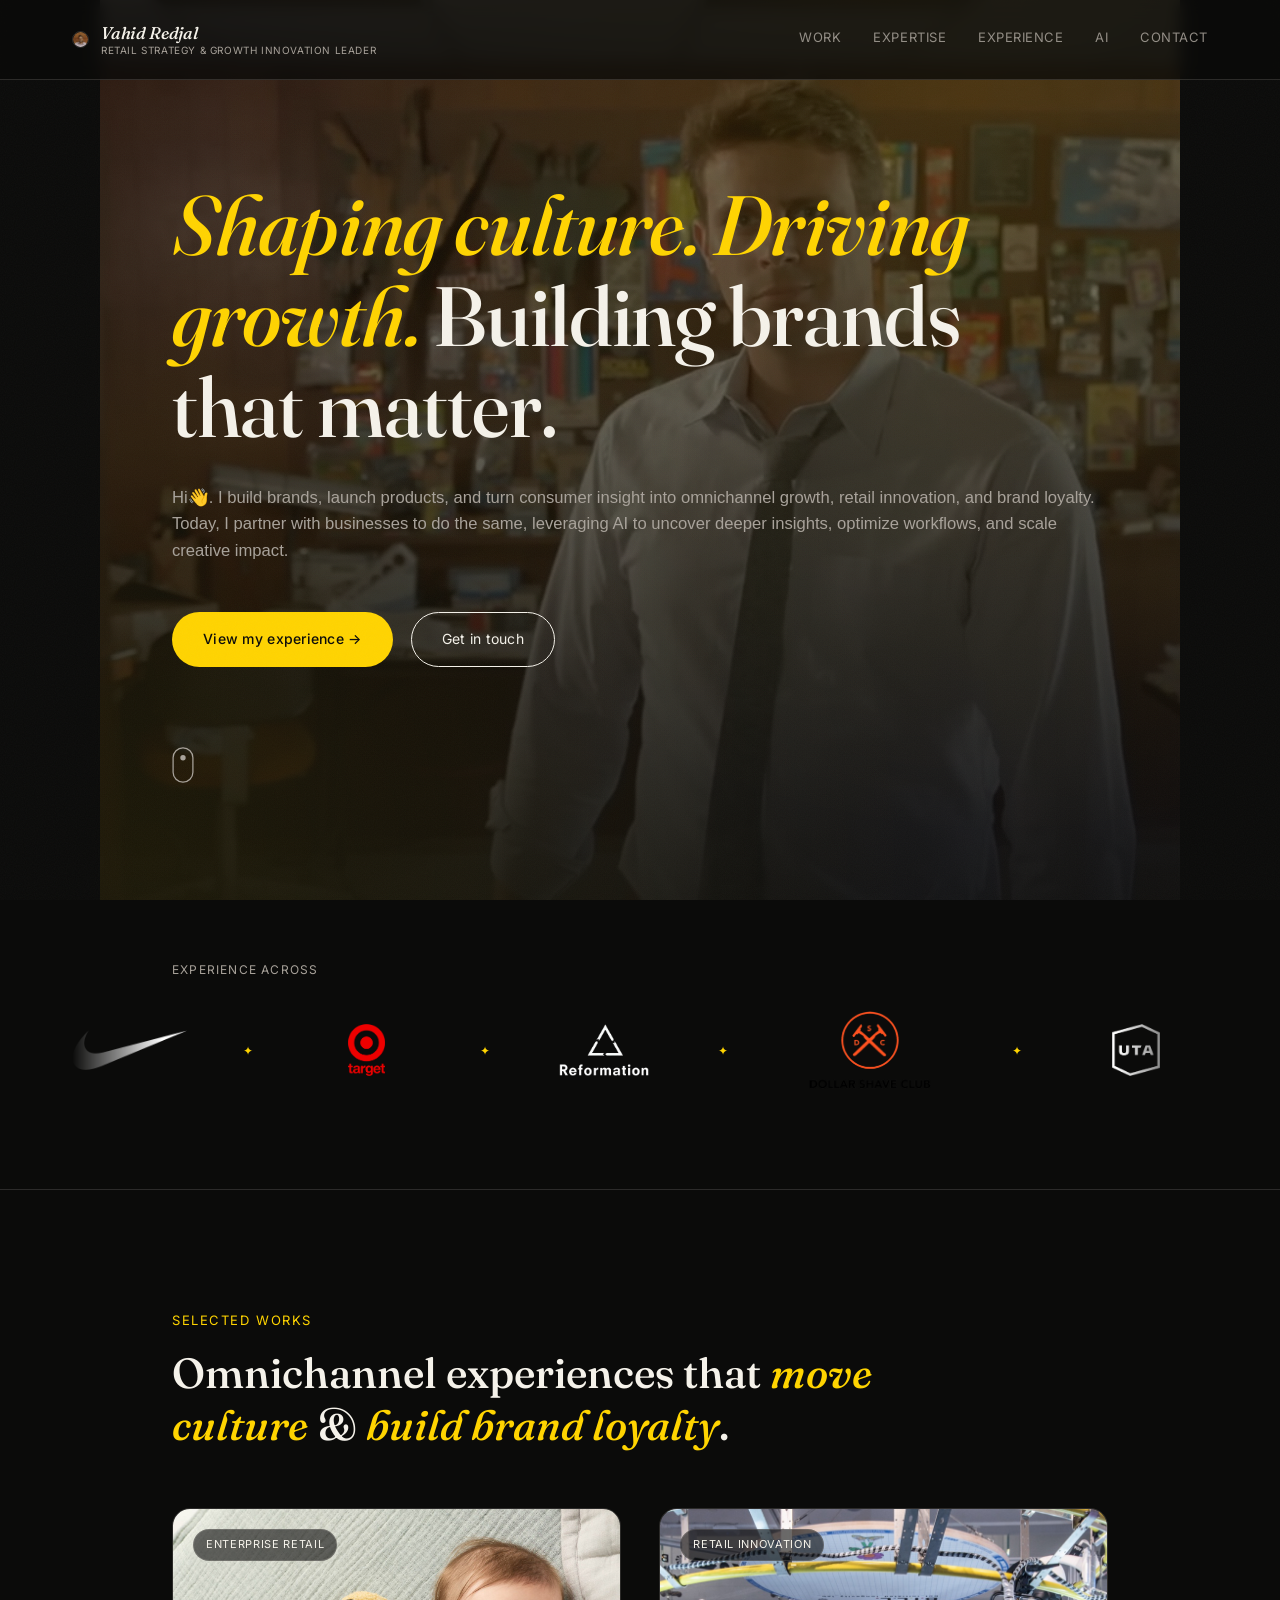
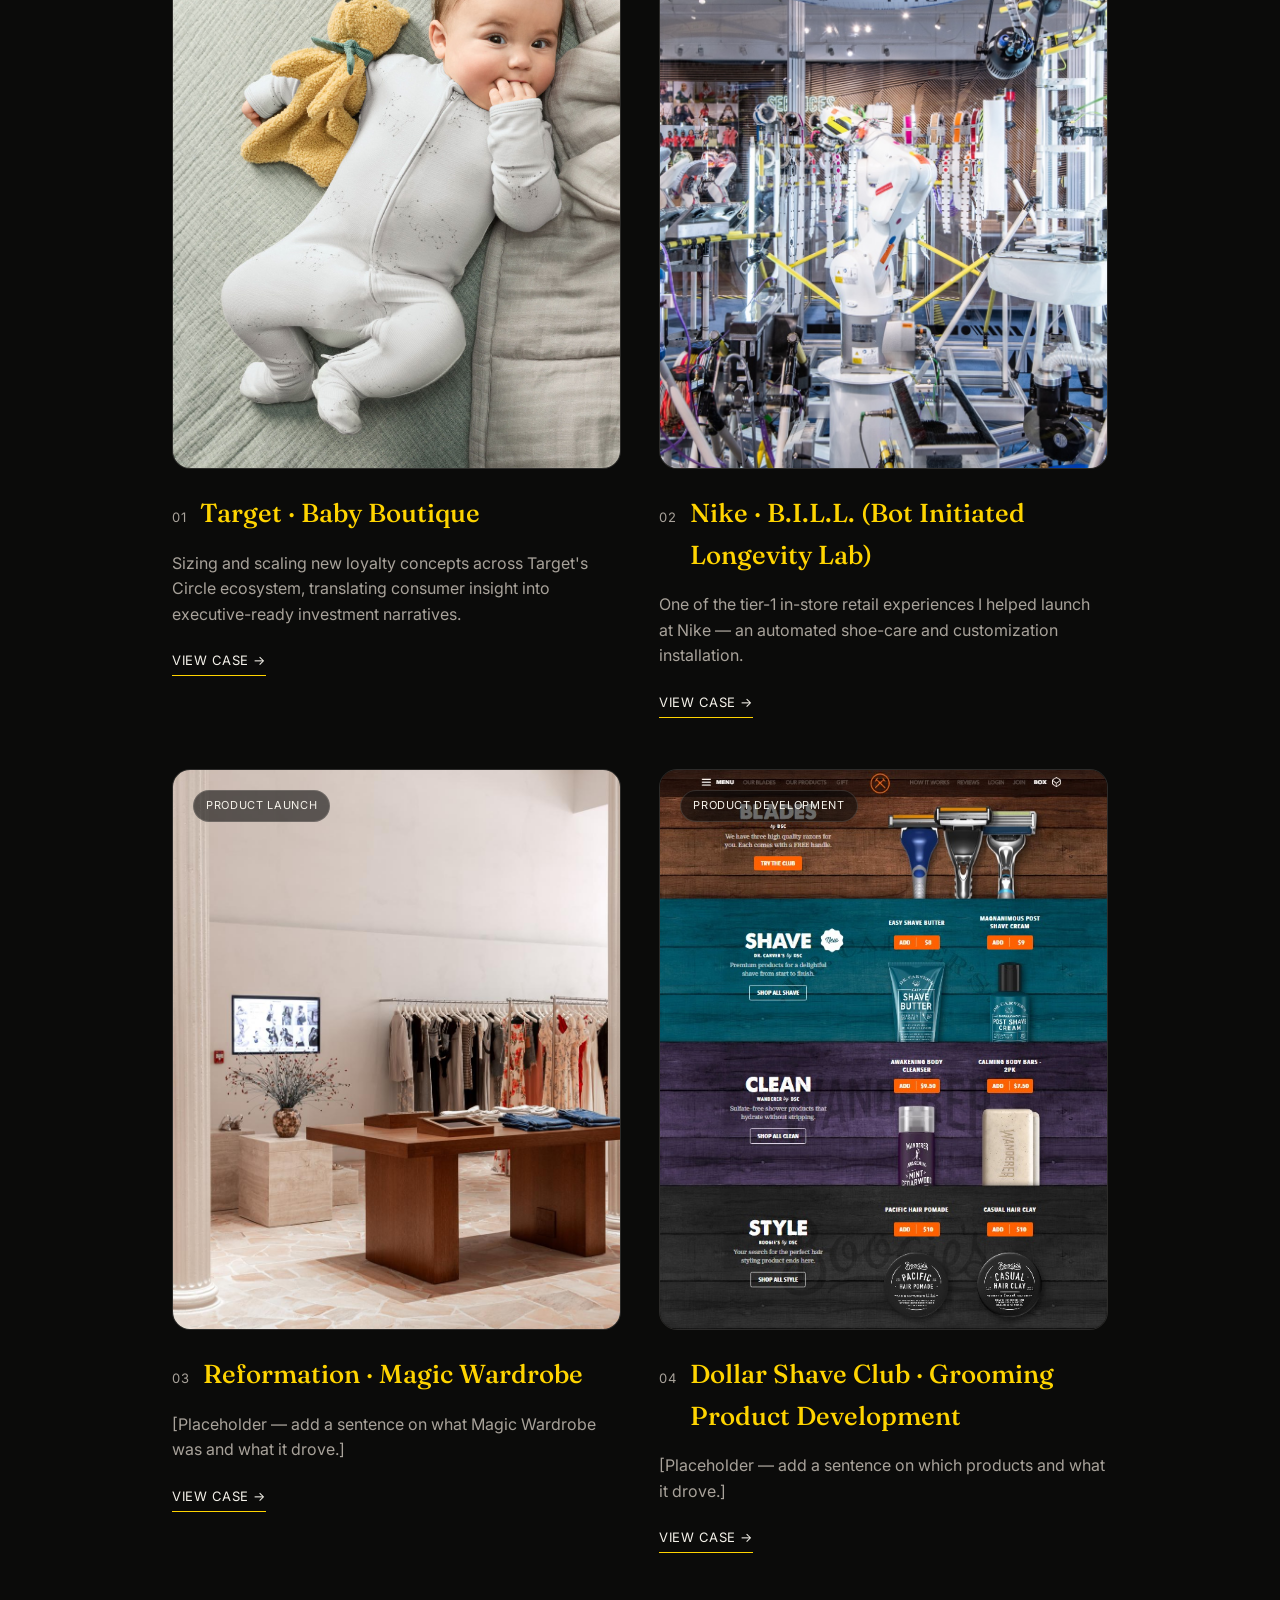
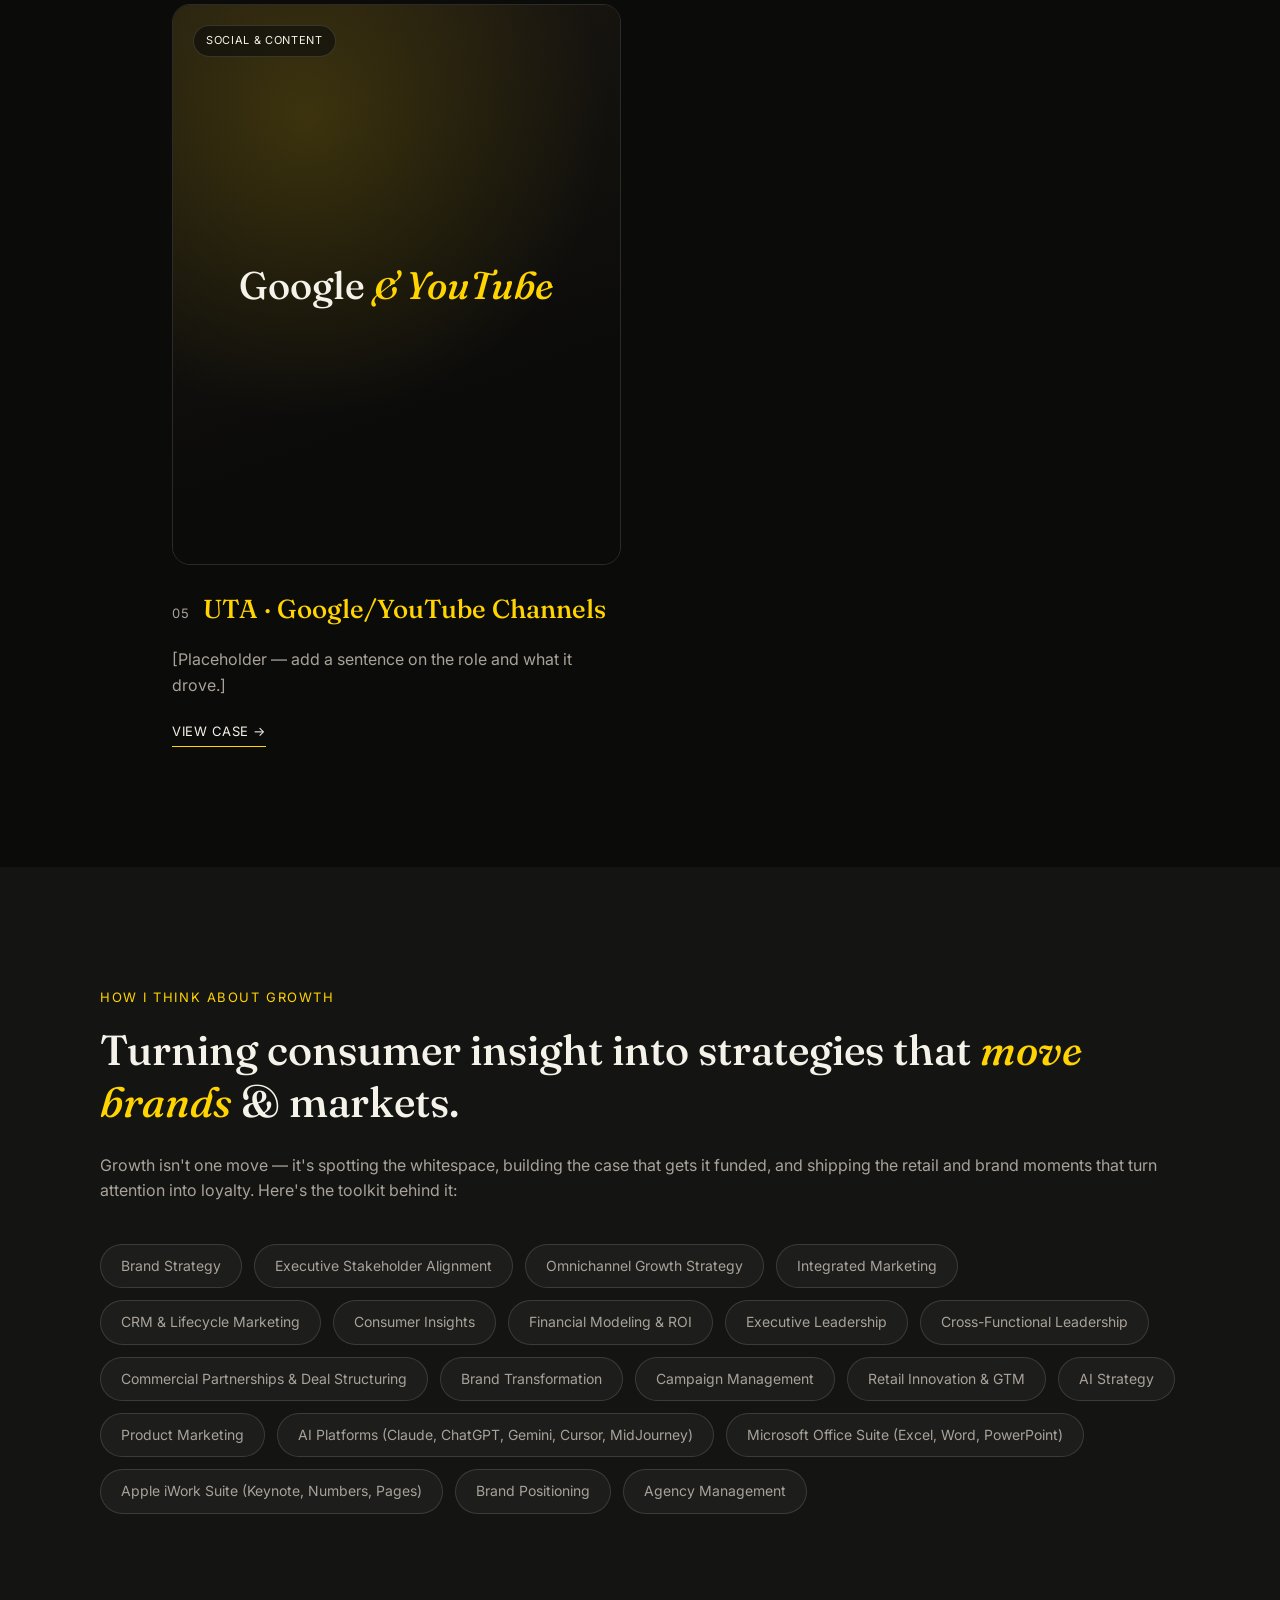
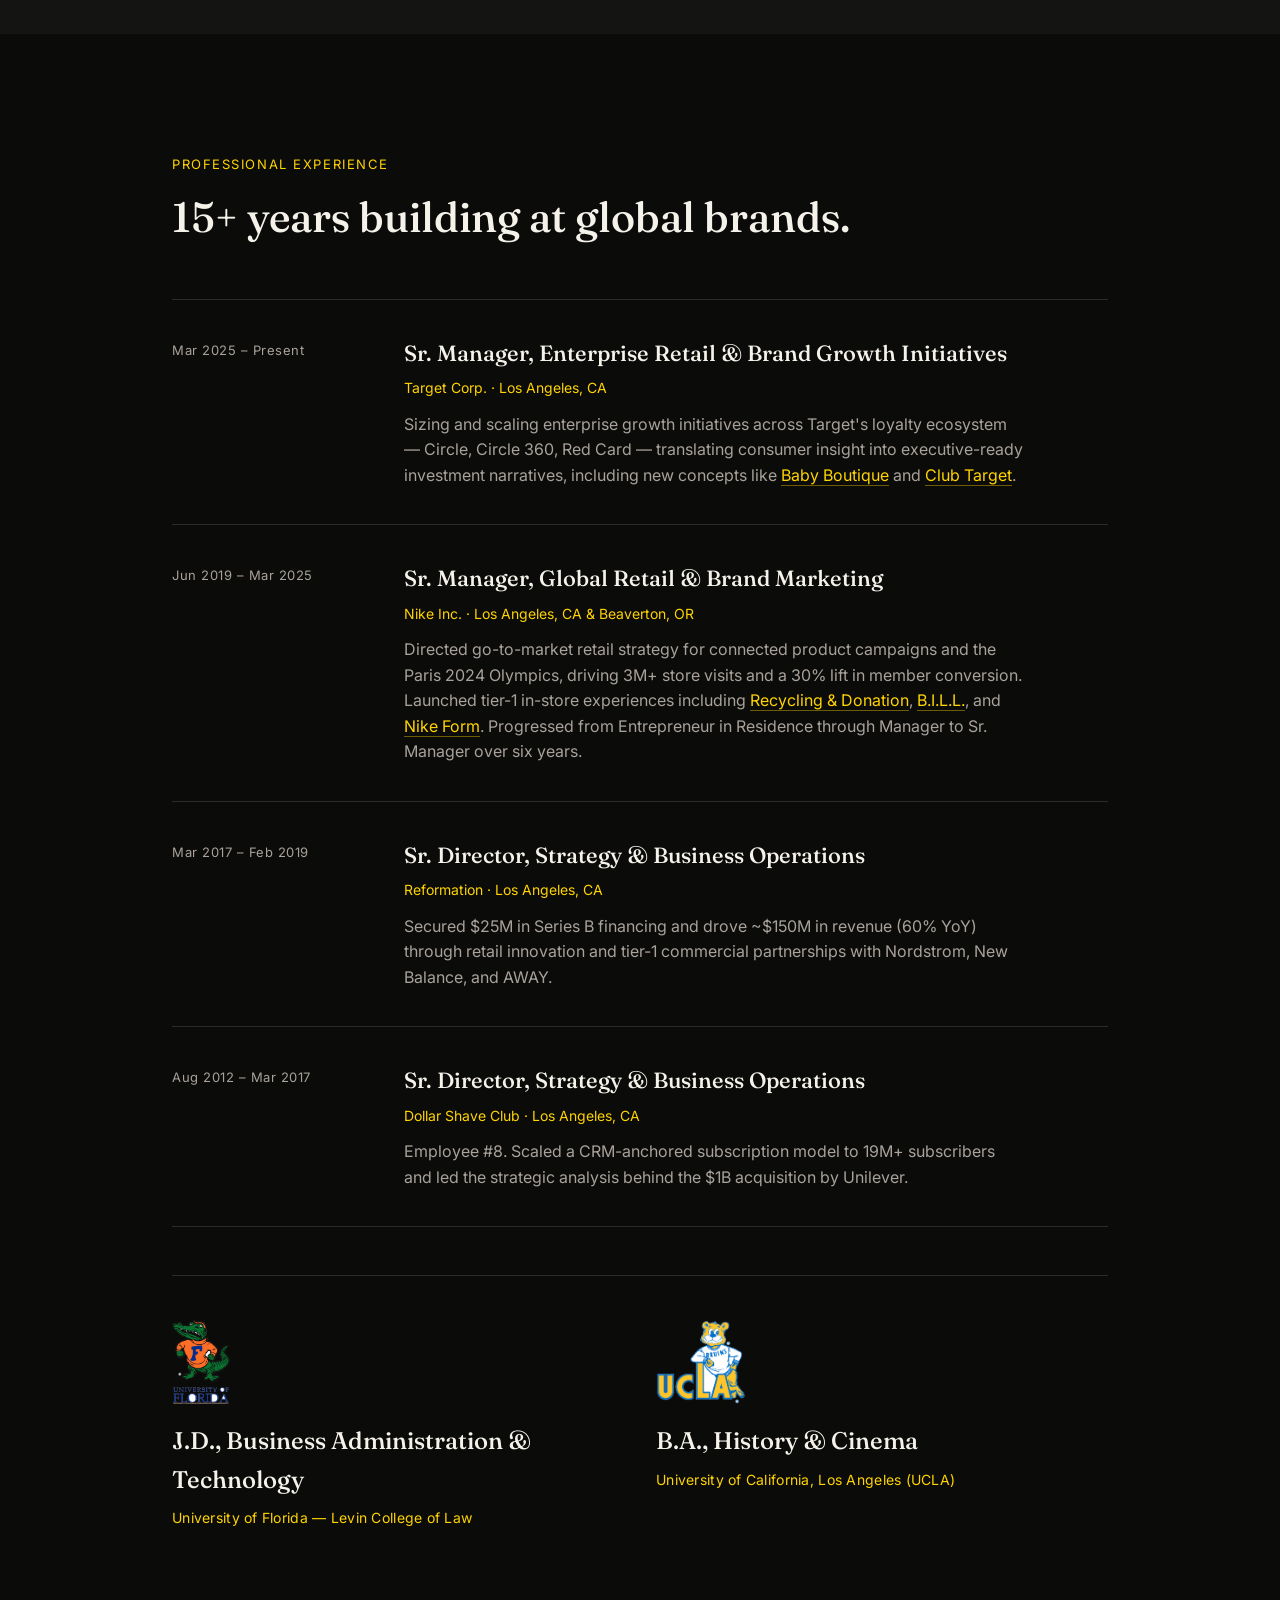
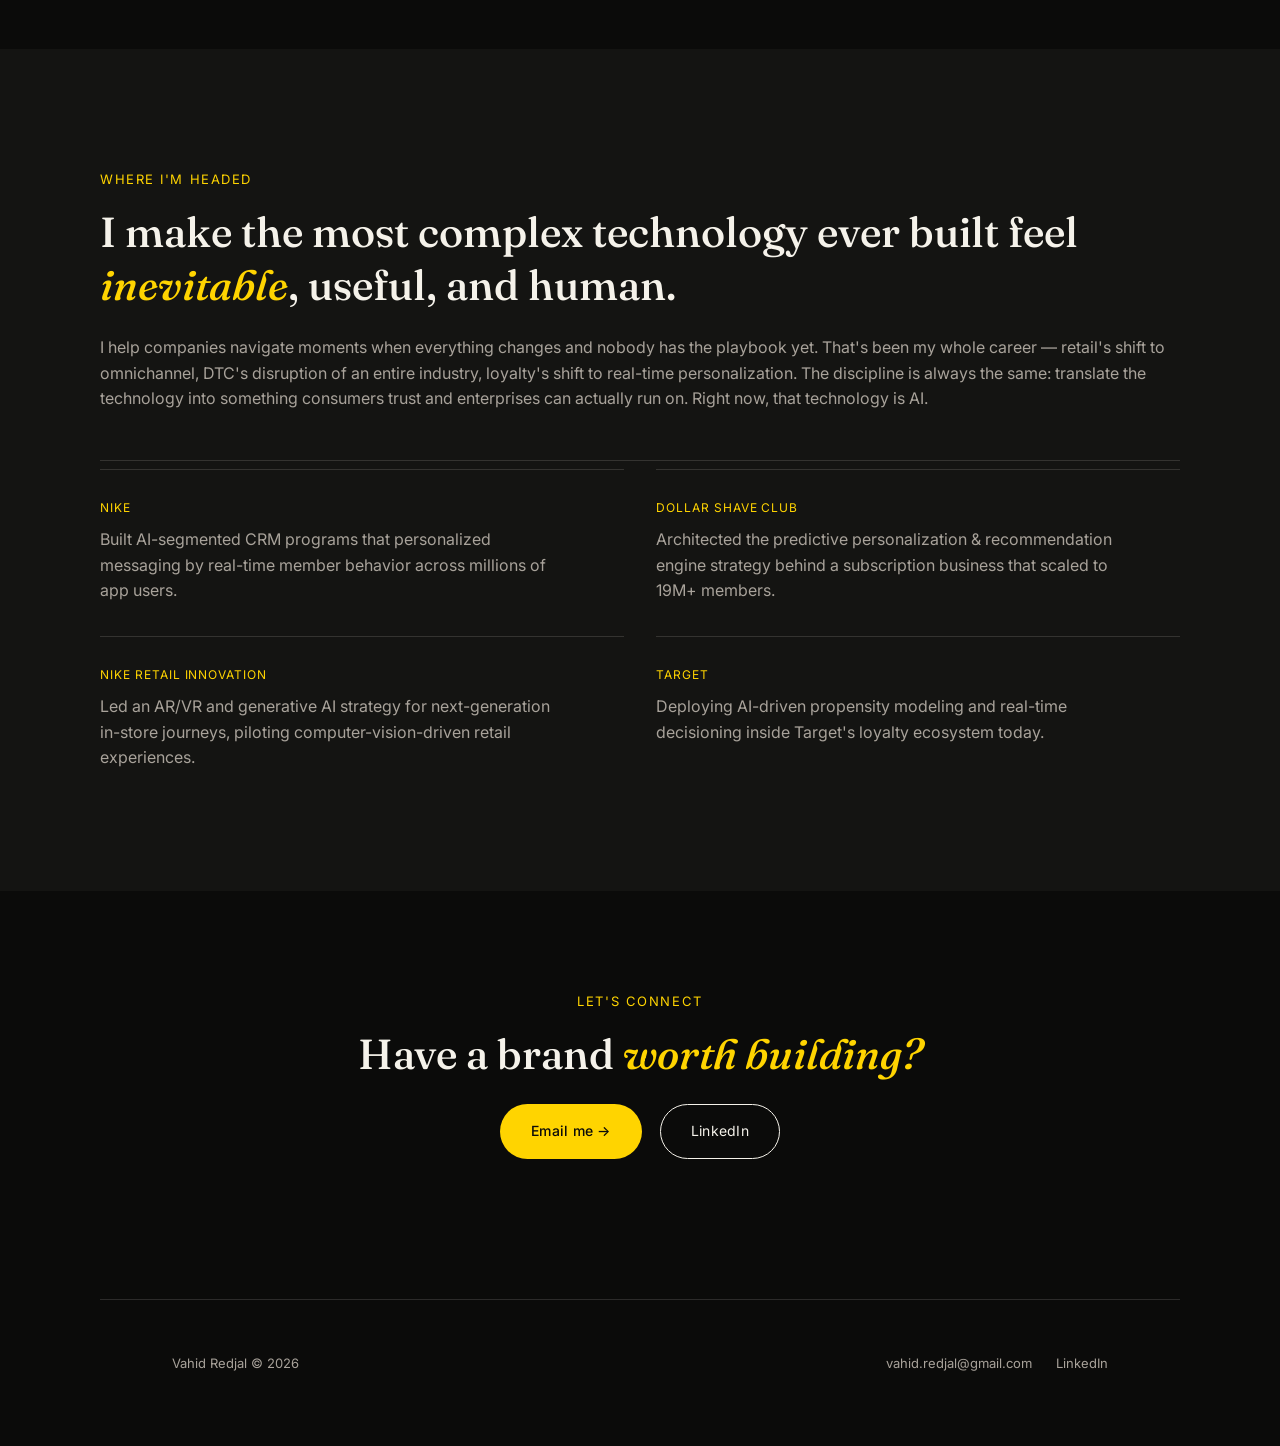
==== commit 973643c9: "Update Nike card to B.I.L.L., fix expertise alignment, refresh chips list and copy" ====
--- a/index.html
+++ b/index.html
@@ -3,11 +3,17 @@
 <head>
 <meta charset="UTF-8">
 <meta name="viewport" content="width=device-width, initial-scale=1">
-<title>Vahid Redjal · Retail Strategy & Brand Growth Executive</title>
-<meta name="description" content="15+ years turning consumer insight into omnichannel growth, retail innovation, and brand loyalty at Nike, Target, Reformation, and Dollar Shave Club.">
-<meta property="og:title" content="Vahid Redjal · Retail Strategy & Brand Growth Executive">
-<meta property="og:description" content="15+ years turning consumer insight into omnichannel growth, retail innovation, and brand loyalty at Nike, Target, Reformation, and Dollar Shave Club.">
+<title>Vahid Redjal · Retail Strategy & Growth Innovation Leader</title>
+<meta name="description" content="I build brands, launch products, and turn consumer insight into omnichannel growth, retail innovation, and brand loyalty.">
+<meta property="og:title" content="Vahid Redjal · Retail Strategy & Growth Innovation Leader">
+<meta property="og:description" content="I build brands, launch products, and turn consumer insight into omnichannel growth, retail innovation, and brand loyalty.">
 <meta property="og:type" content="website">
+<meta property="og:url" content="https://vahidredjal.github.io/brandcareofvahid/">
+<meta property="og:image" content="https://vahidredjal.github.io/brandcareofvahid/assets/headshot.jpg">
+<meta name="twitter:card" content="summary_large_image">
+<meta name="twitter:title" content="Vahid Redjal · Retail Strategy & Growth Innovation Leader">
+<meta name="twitter:description" content="I build brands, launch products, and turn consumer insight into omnichannel growth, retail innovation, and brand loyalty.">
+<meta name="twitter:image" content="https://vahidredjal.github.io/brandcareofvahid/assets/headshot.jpg">
 <link rel="preconnect" href="https://fonts.googleapis.com">
 <link rel="preconnect" href="https://fonts.gstatic.com" crossorigin>
 <link href="https://fonts.googleapis.com/css2?family=Fraunces:ital,opsz,wght@0,9..144,400;0,9..144,500;1,9..144,500&family=Inter:wght@400;500;600&display=swap" rel="stylesheet">
@@ -110,7 +116,7 @@
     <div class="works__head">
       <div>
         <p class="section__kicker reveal">Selected Works</p>
-        <h2 class="section__title reveal">Omnichannel experiences that <em>move culture</em> &amp; build brand loyalty.</h2>
+        <h2 class="section__title reveal">Omnichannel experiences that <em>move culture</em> &amp; <em>build brand loyalty</em>.</h2>
       </div>
     </div>
 
@@ -129,12 +135,12 @@
 
       <article class="work-card reveal">
         <a class="work-card__media" href="work/nike.html">
-          <span class="work-card__tag">Brand Campaign</span>
-          <img class="work-card__photo" src="assets/work/nike-paris-2024.jpg" alt="Nike Winning Isn't For Everyone campaign">
-        </a>
-        <div class="work-card__body">
-          <p class="work-card__heading"><span class="work-card__index">02</span><span class="work-card__title">Nike &middot; 2024 Paris Olympics</span></p>
-          <p class="work-card__desc">Directed go-to-market retail strategy for a global sporting moment, driving 3M+ store visits and a 30% lift in member conversion.</p>
+          <span class="work-card__tag">Retail Innovation</span>
+          <img class="work-card__photo" src="assets/work/nike-bill.jpg" alt="Nike B.I.L.L. robotic in-store installation">
+        </a>
+        <div class="work-card__body">
+          <p class="work-card__heading"><span class="work-card__index">02</span><span class="work-card__title">Nike &middot; B.I.L.L. (Bot Initiated Longevity Lab)</span></p>
+          <p class="work-card__desc">One of the tier-1 in-store retail experiences I helped launch at Nike &mdash; an automated shoe-care and customization installation.</p>
           <a class="work-card__link" href="work/nike.html">View case &rarr;</a>
         </div>
       </article>
@@ -183,24 +189,29 @@
     <p class="section__kicker reveal">How I Think About Growth</p>
     <h2 class="section__title reveal">Turning consumer insight into strategies that <em>move brands</em> &amp; markets.</h2>
     <p class="expertise__sub reveal">
-      I help organizations define whitespace, build the case for it, and execute the retail and brand moments that turn awareness into growth.
+      Growth isn't one move &mdash; it's spotting the whitespace, building the case that gets it funded, and shipping the retail and brand moments that turn attention into loyalty. Here's the toolkit behind it:
     </p>
     <div class="chips reveal">
+      <span>Brand Strategy</span>
+      <span>Executive Stakeholder Alignment</span>
       <span>Omnichannel Growth Strategy</span>
+      <span>Integrated Marketing</span>
+      <span>CRM &amp; Lifecycle Marketing</span>
+      <span>Consumer Insights</span>
+      <span>Financial Modeling &amp; ROI</span>
+      <span>Executive Leadership</span>
+      <span>Cross-Functional Leadership</span>
+      <span>Commercial Partnerships &amp; Deal Structuring</span>
+      <span>Brand Transformation</span>
+      <span>Campaign Management</span>
       <span>Retail Innovation &amp; GTM</span>
-      <span>CRM &amp; Lifecycle Marketing</span>
-      <span>Commercial Partnerships &amp; Deal Structuring</span>
-      <span>Executive Stakeholder Alignment</span>
-      <span>Financial Modeling &amp; ROI</span>
       <span>AI Strategy</span>
-      <span>AI Go-to-Market</span>
-      <span>Brand Transformation</span>
       <span>Product Marketing</span>
-      <span>Executive Leadership</span>
-      <span>Gemini</span>
-      <span>Claude</span>
-      <span>ChatGPT</span>
-      <span>Grok</span>
+      <span>AI Platforms (Claude, ChatGPT, Gemini, Cursor, MidJourney)</span>
+      <span>Microsoft Office Suite (Excel, Word, PowerPoint)</span>
+      <span>Apple iWork Suite (Keynote, Numbers, Pages)</span>
+      <span>Brand Positioning</span>
+      <span>Agency Management</span>
     </div>
   </section>
 
--- a/style.css
+++ b/style.css
@@ -699,7 +699,7 @@
 .expertise__sub {
   color: var(--ink-soft);
   max-width: 720px;
-  margin: 0 0 40px;
+  margin-bottom: 40px;
 }
 
 /* Guaranteed alignment: ID-scoped override beats any cascade ambiguity from .expertise > * */
@@ -708,11 +708,6 @@
   max-width: 1080px;
 }
 
-@media (min-width: 1150px) {
-  #expertise .expertise__sub {
-    white-space: nowrap;
-  }
-}
 
 .chips {
   display: flex;
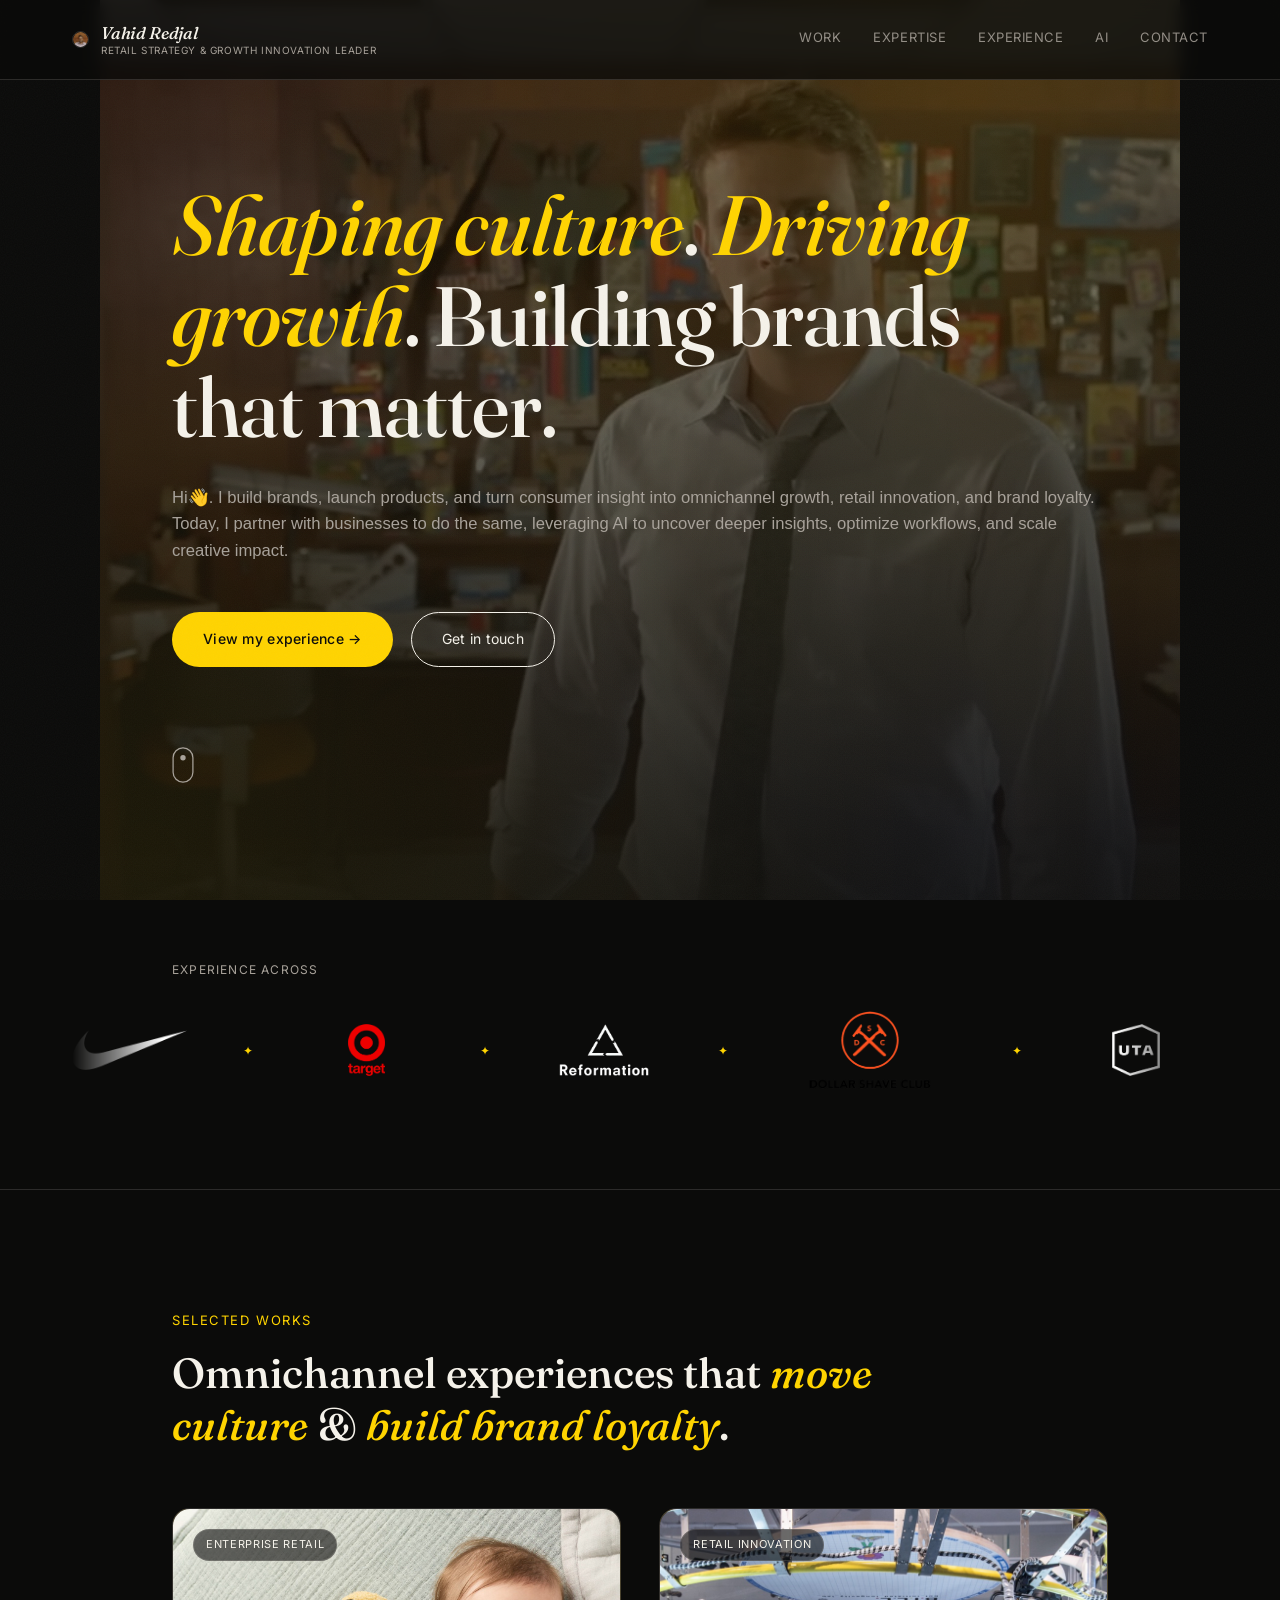
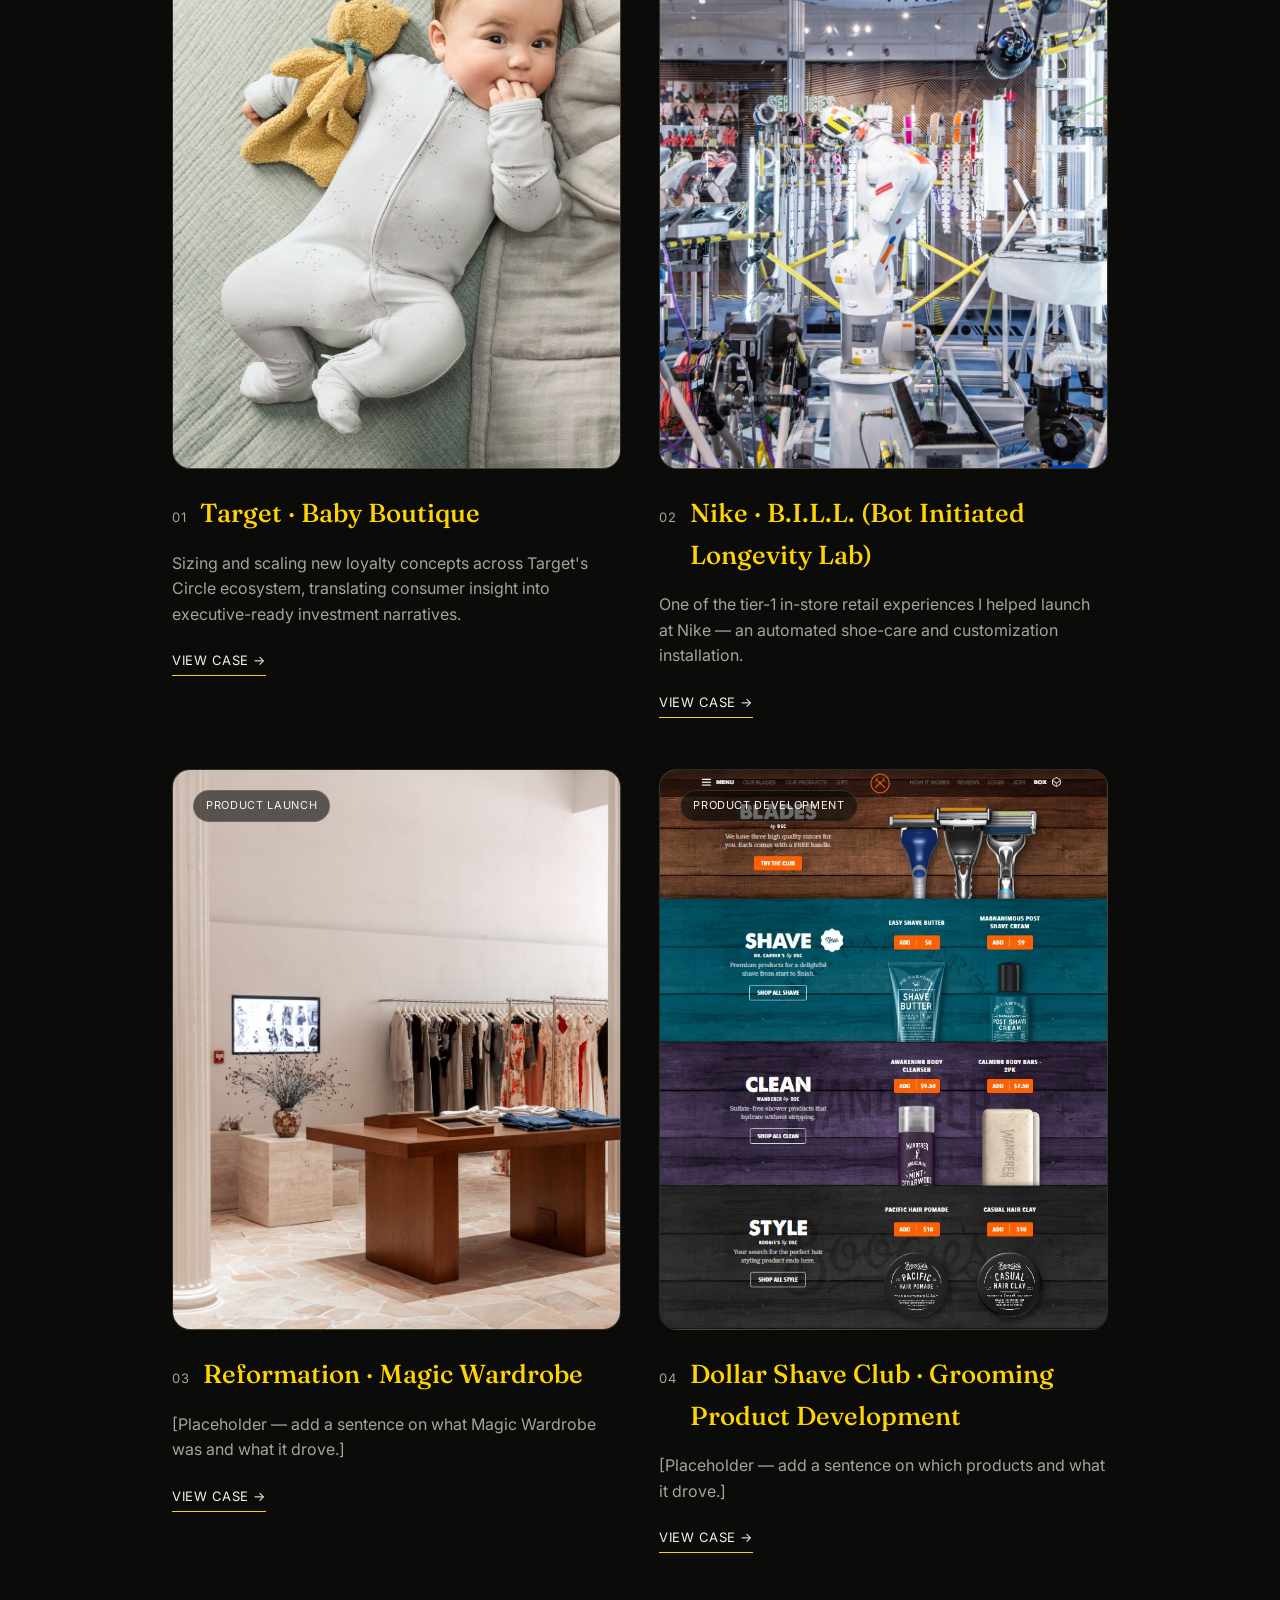
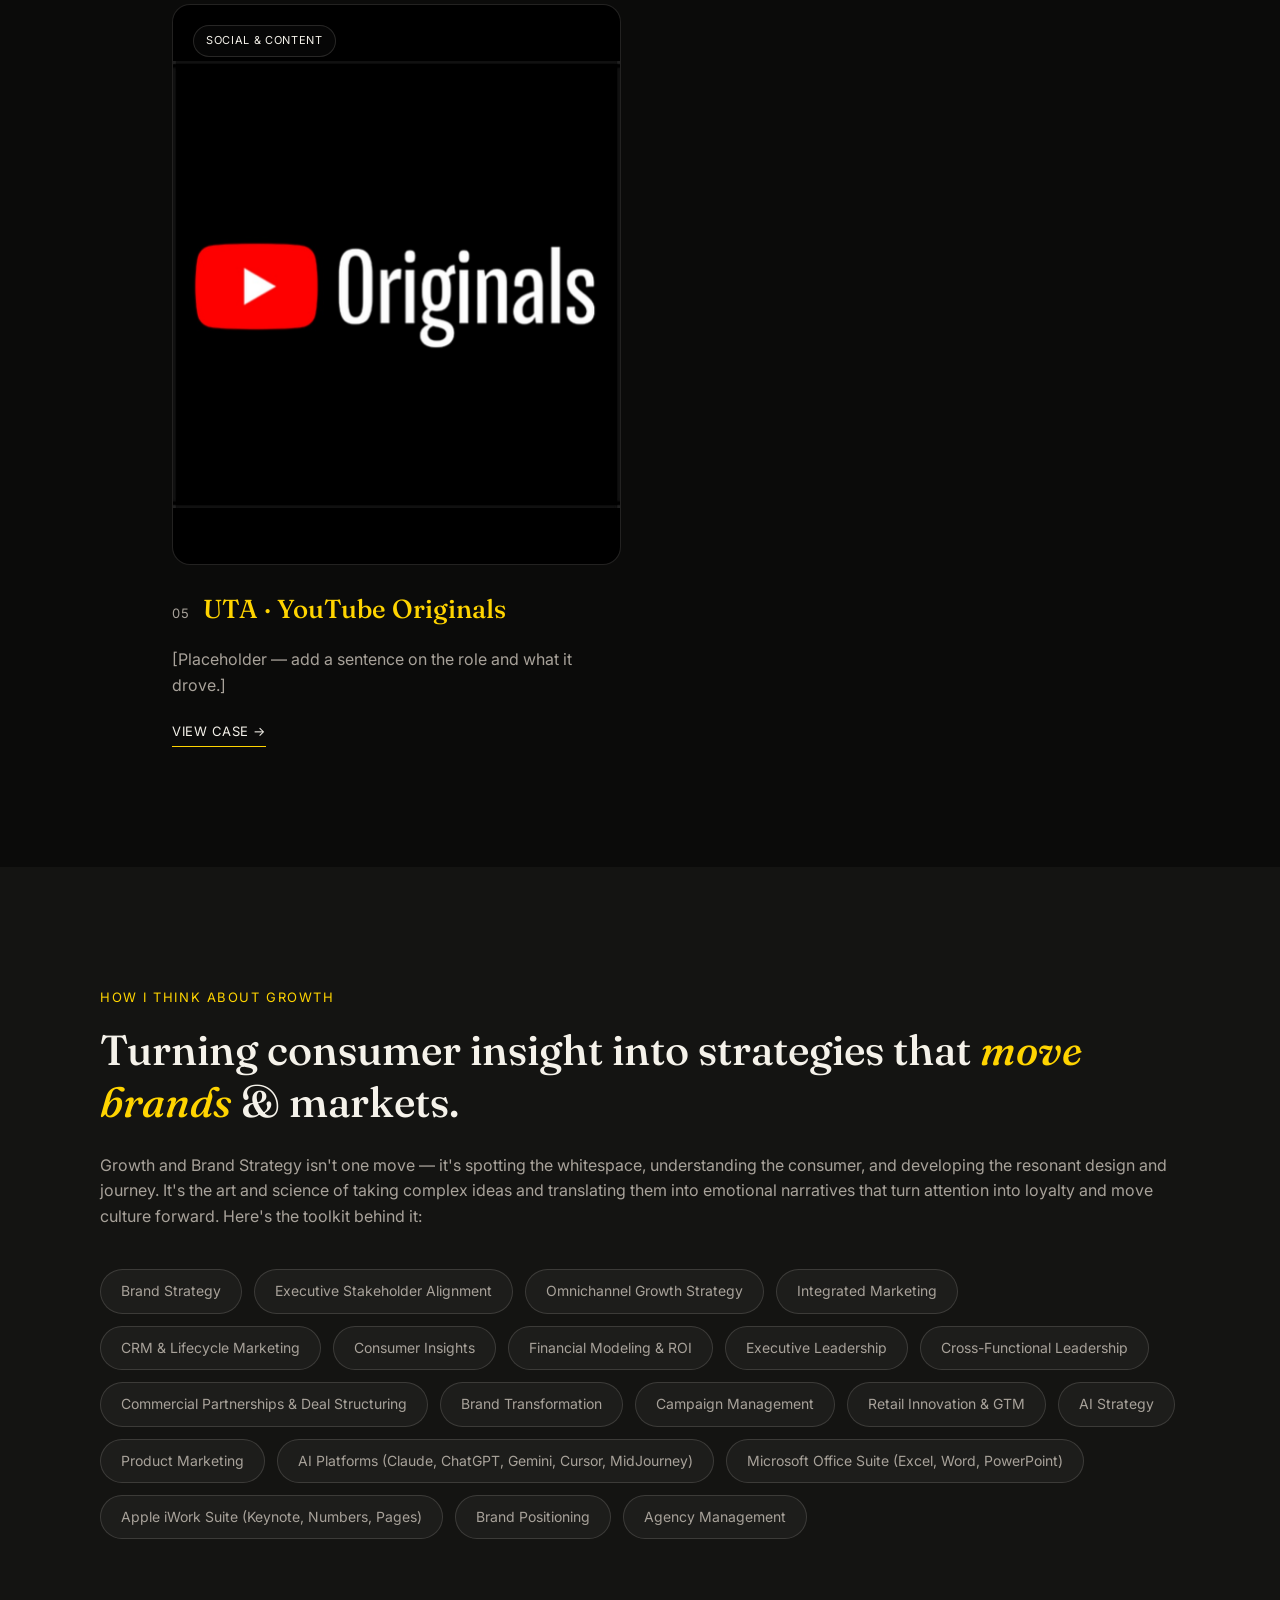
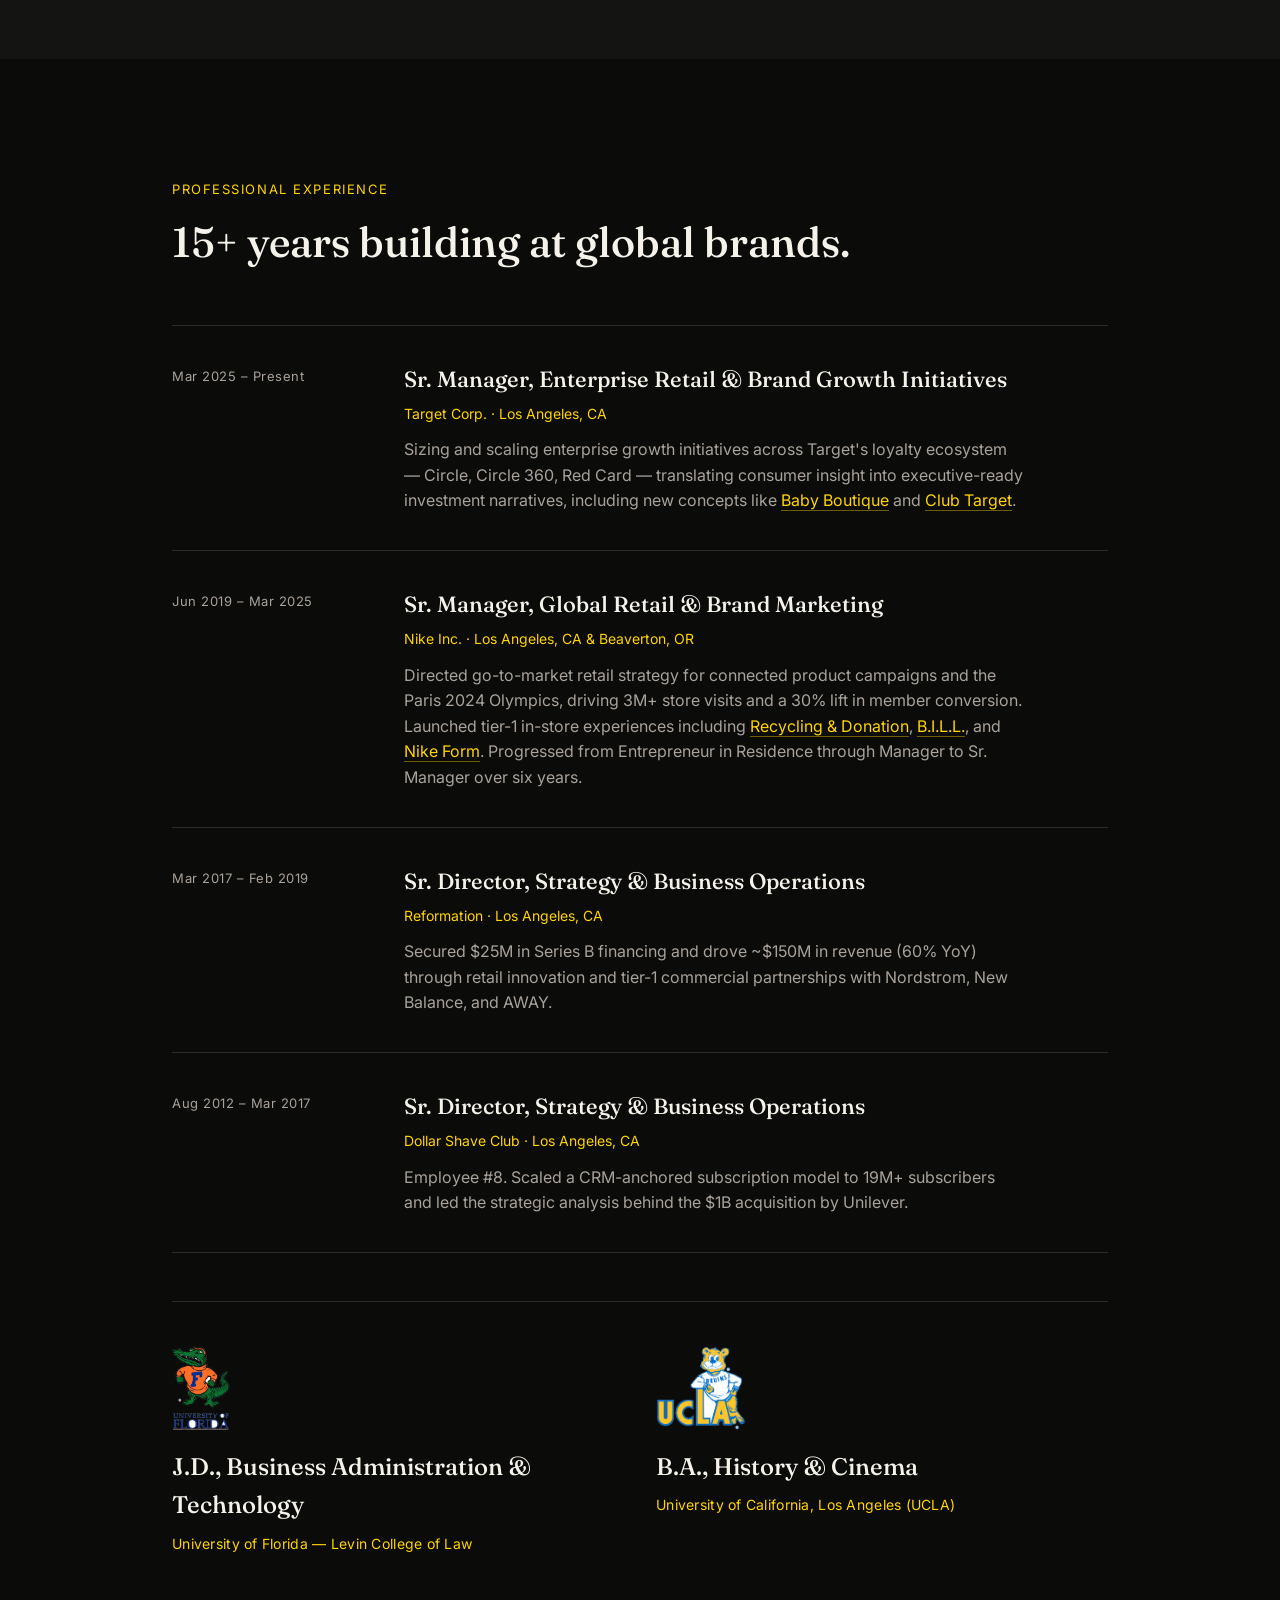
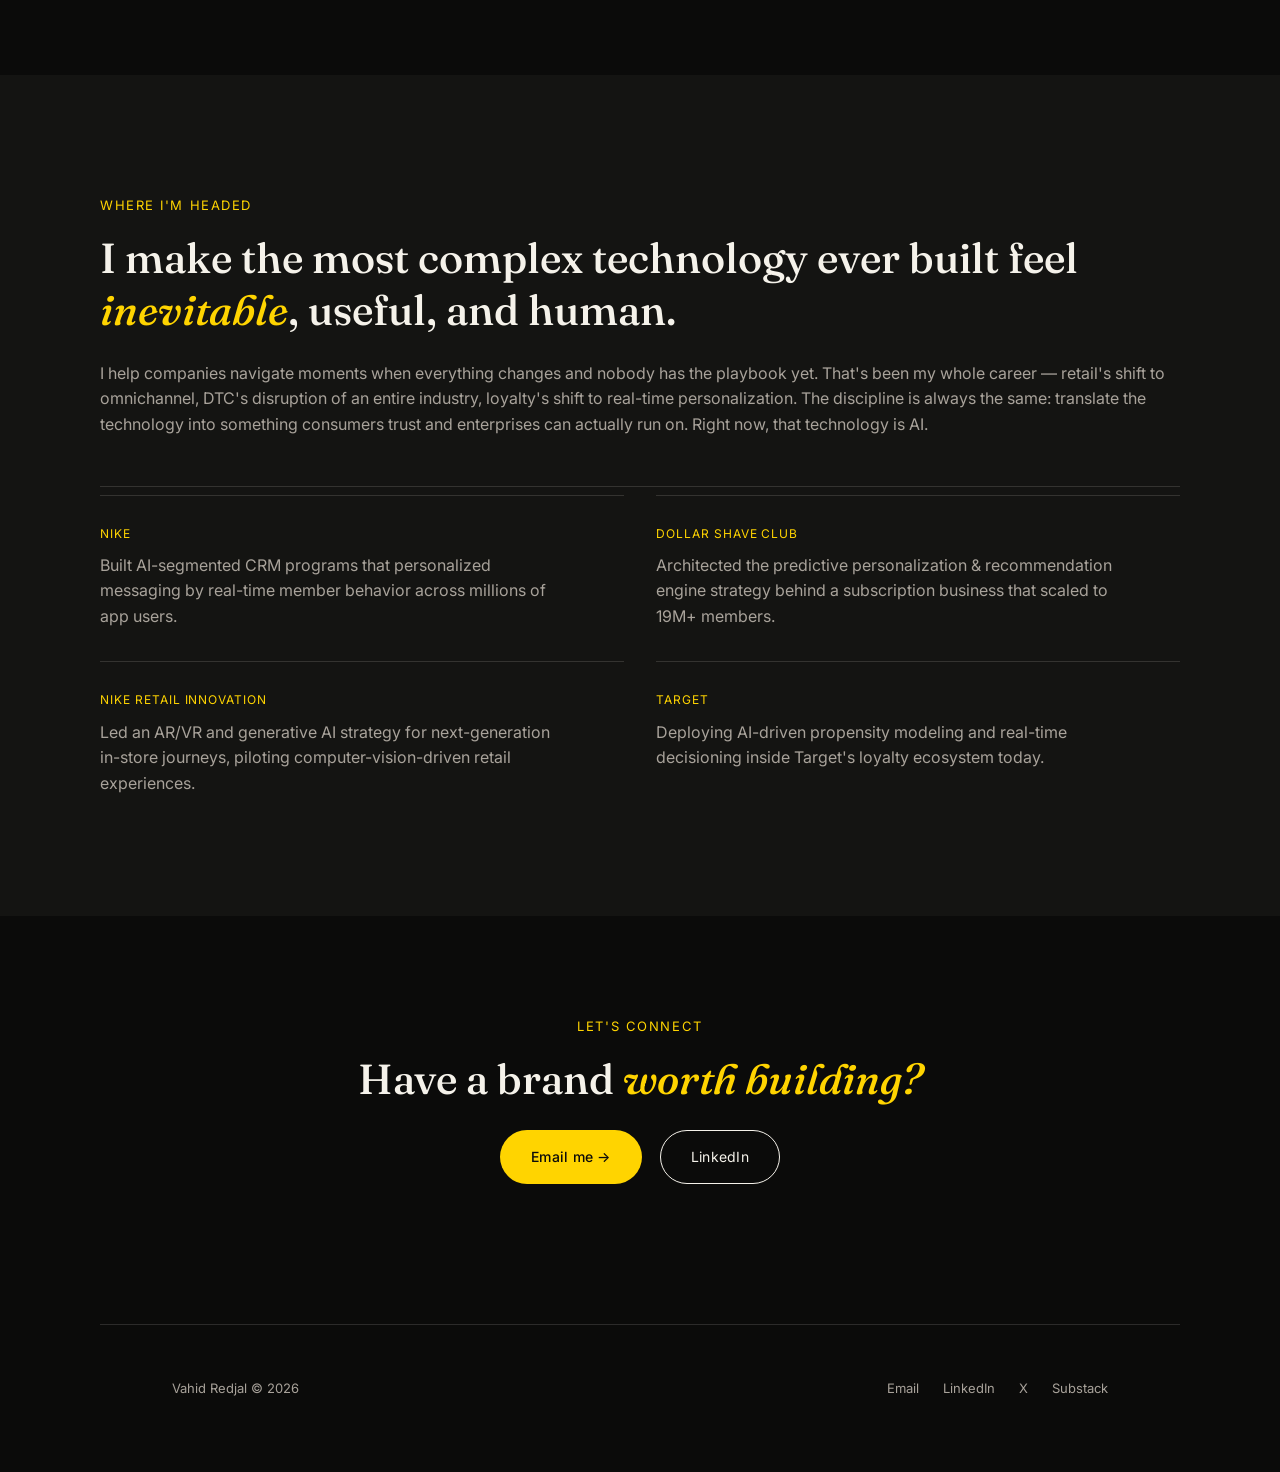
==== commit 1c89b955: "Obfuscate email from scrapers, add X/Substack links, fix UTA card image, update expertise copy" ====
--- a/index.html
+++ b/index.html
@@ -51,7 +51,7 @@
     <div class="hero__scrim" aria-hidden="true"></div>
     <div class="hero__bg" aria-hidden="true"></div>
     <h1 class="hero__headline reveal">
-      <em>Shaping culture.</em> <em>Driving growth.</em> Building brands that matter.
+      <em>Shaping culture</em>. <em>Driving growth</em>. Building brands that matter.
     </h1>
     <p class="hero__sub reveal">
       Hi&#128075;. I build brands, launch products, and turn consumer insight into omnichannel growth, retail innovation, and brand loyalty. Today, I partner with businesses to do the same, leveraging AI to uncover deeper insights, optimize workflows, and scale creative impact.
@@ -170,14 +170,12 @@
       </article>
 
       <article class="work-card reveal">
-        <a class="work-card__media" href="work/uta.html">
+        <a class="work-card__media work-card__media--black" href="work/uta.html">
           <span class="work-card__tag">Social &amp; Content</span>
-          <div class="work-card__cover">
-            <span class="work-card__wordmark">Google <em>&amp; YouTube</em></span>
-          </div>
-        </a>
-        <div class="work-card__body">
-          <p class="work-card__heading"><span class="work-card__index">05</span><span class="work-card__title">UTA &middot; Google/YouTube Channels</span></p>
+          <img class="work-card__photo work-card__photo--contain" src="assets/work/uta-youtube-originals-logo.jpg" alt="YouTube Originals">
+        </a>
+        <div class="work-card__body">
+          <p class="work-card__heading"><span class="work-card__index">05</span><span class="work-card__title">UTA &middot; YouTube Originals</span></p>
           <p class="work-card__desc">[Placeholder &mdash; add a sentence on the role and what it drove.]</p>
           <a class="work-card__link" href="work/uta.html">View case &rarr;</a>
         </div>
@@ -189,7 +187,7 @@
     <p class="section__kicker reveal">How I Think About Growth</p>
     <h2 class="section__title reveal">Turning consumer insight into strategies that <em>move brands</em> &amp; markets.</h2>
     <p class="expertise__sub reveal">
-      Growth isn't one move &mdash; it's spotting the whitespace, building the case that gets it funded, and shipping the retail and brand moments that turn attention into loyalty. Here's the toolkit behind it:
+      Growth and Brand Strategy isn't one move &mdash; it's spotting the whitespace, understanding the consumer, and developing the resonant design and journey. It's the art and science of taking complex ideas and translating them into emotional narratives that turn attention into loyalty and move culture forward. Here's the toolkit behind it:
     </p>
     <div class="chips reveal">
       <span>Brand Strategy</span>
@@ -301,7 +299,7 @@
     <p class="section__kicker reveal">Let's Connect</p>
     <h2 class="section__title reveal">Have a brand <em>worth building?</em></h2>
     <div class="hero__cta reveal">
-      <a class="btn btn--primary" href="mailto:vahid.redjal@gmail.com">Email me &rarr;</a>
+      <a class="btn btn--primary js-email" href="#">Email me &rarr;</a>
       <a class="btn btn--ghost" href="https://www.linkedin.com/in/vahidredjal/" target="_blank" rel="noopener">LinkedIn</a>
     </div>
   </section>
@@ -311,8 +309,10 @@
 <footer class="footer">
   <p>Vahid Redjal &copy; <span id="year"></span></p>
   <div class="footer__links">
-    <a href="mailto:vahid.redjal@gmail.com">vahid.redjal@gmail.com</a>
+    <a href="#" class="js-email">Email</a>
     <a href="https://www.linkedin.com/in/vahidredjal/" target="_blank" rel="noopener">LinkedIn</a>
+    <a href="https://x.com/VahidRedjal" target="_blank" rel="noopener">X</a>
+    <a href="https://brandcareofvahid.substack.com" target="_blank" rel="noopener">Substack</a>
   </div>
 </footer>
 
--- a/style.css
+++ b/style.css
@@ -430,6 +430,9 @@
   overflow: hidden;
   border: 1px solid var(--line);
   margin-bottom: 24px;
+  background:
+    radial-gradient(circle at 30% 20%, rgba(255, 212, 0, 0.16), transparent 55%),
+    linear-gradient(160deg, #1c1812 0%, #0b0b0a 70%);
 }
 
 .work-card__cover {
@@ -462,6 +465,14 @@
 
 .work-card__media:hover .work-card__photo {
   transform: scale(1.04);
+}
+
+.work-card__photo--contain {
+  object-fit: contain;
+}
+
+.work-card__media--black {
+  background: #000;
 }
 
 .work-card__wordmark {
@@ -613,6 +624,10 @@
   padding: 24px;
 }
 
+.case-cover--black {
+  background: #000;
+}
+
 .case-caption {
   color: var(--ink-soft);
   font-size: 14px;
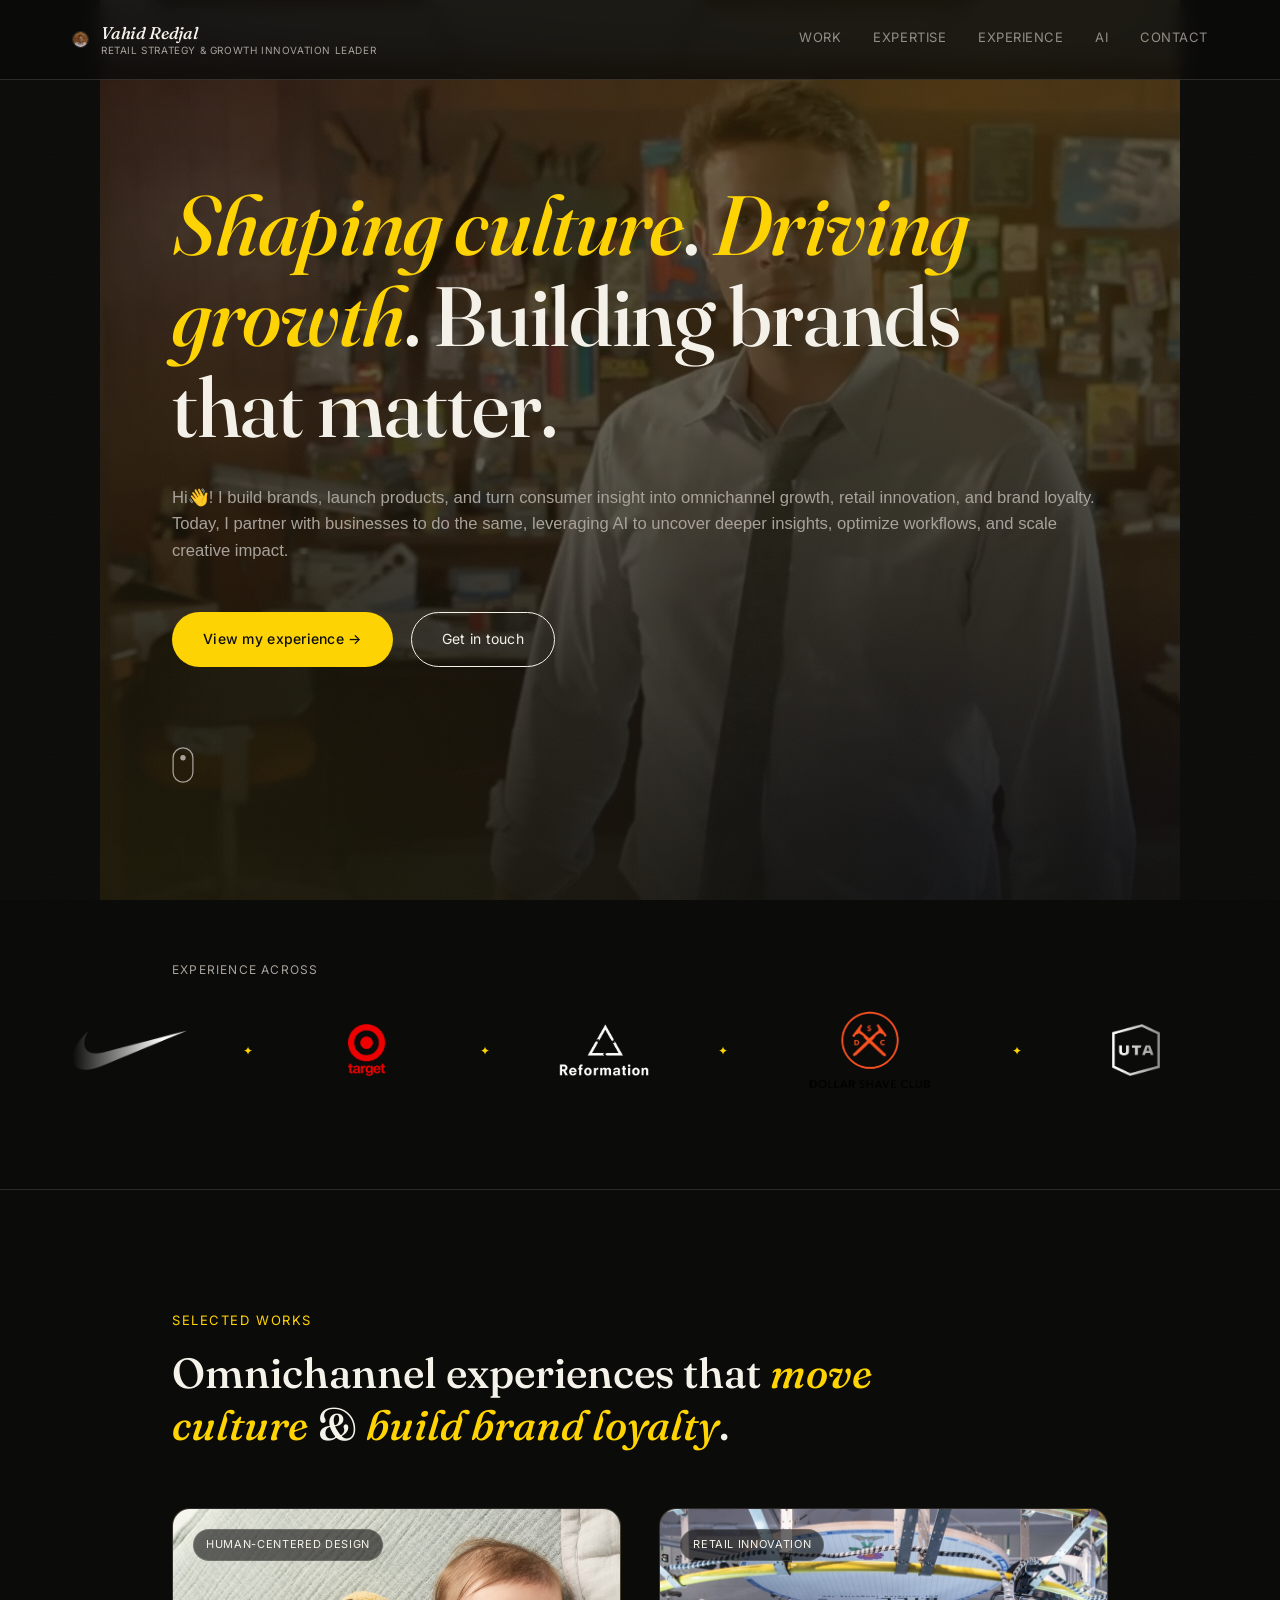
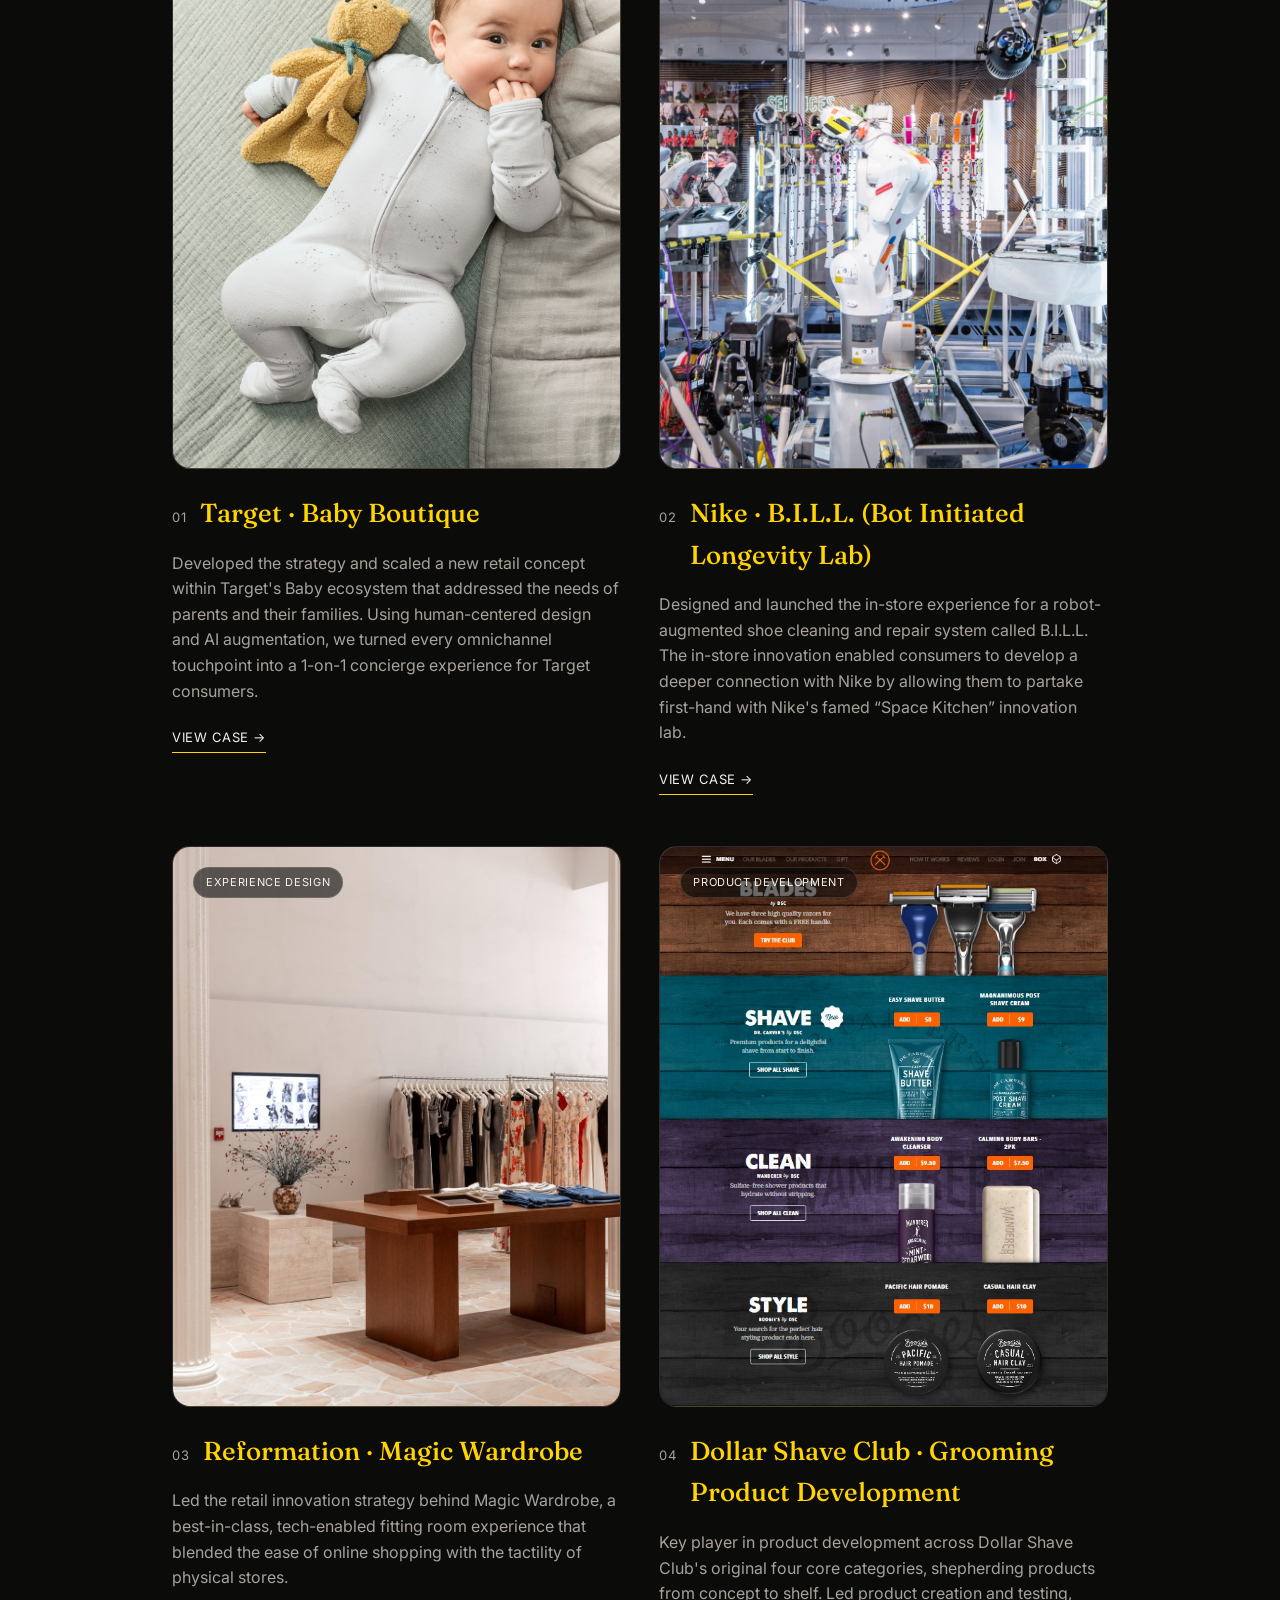
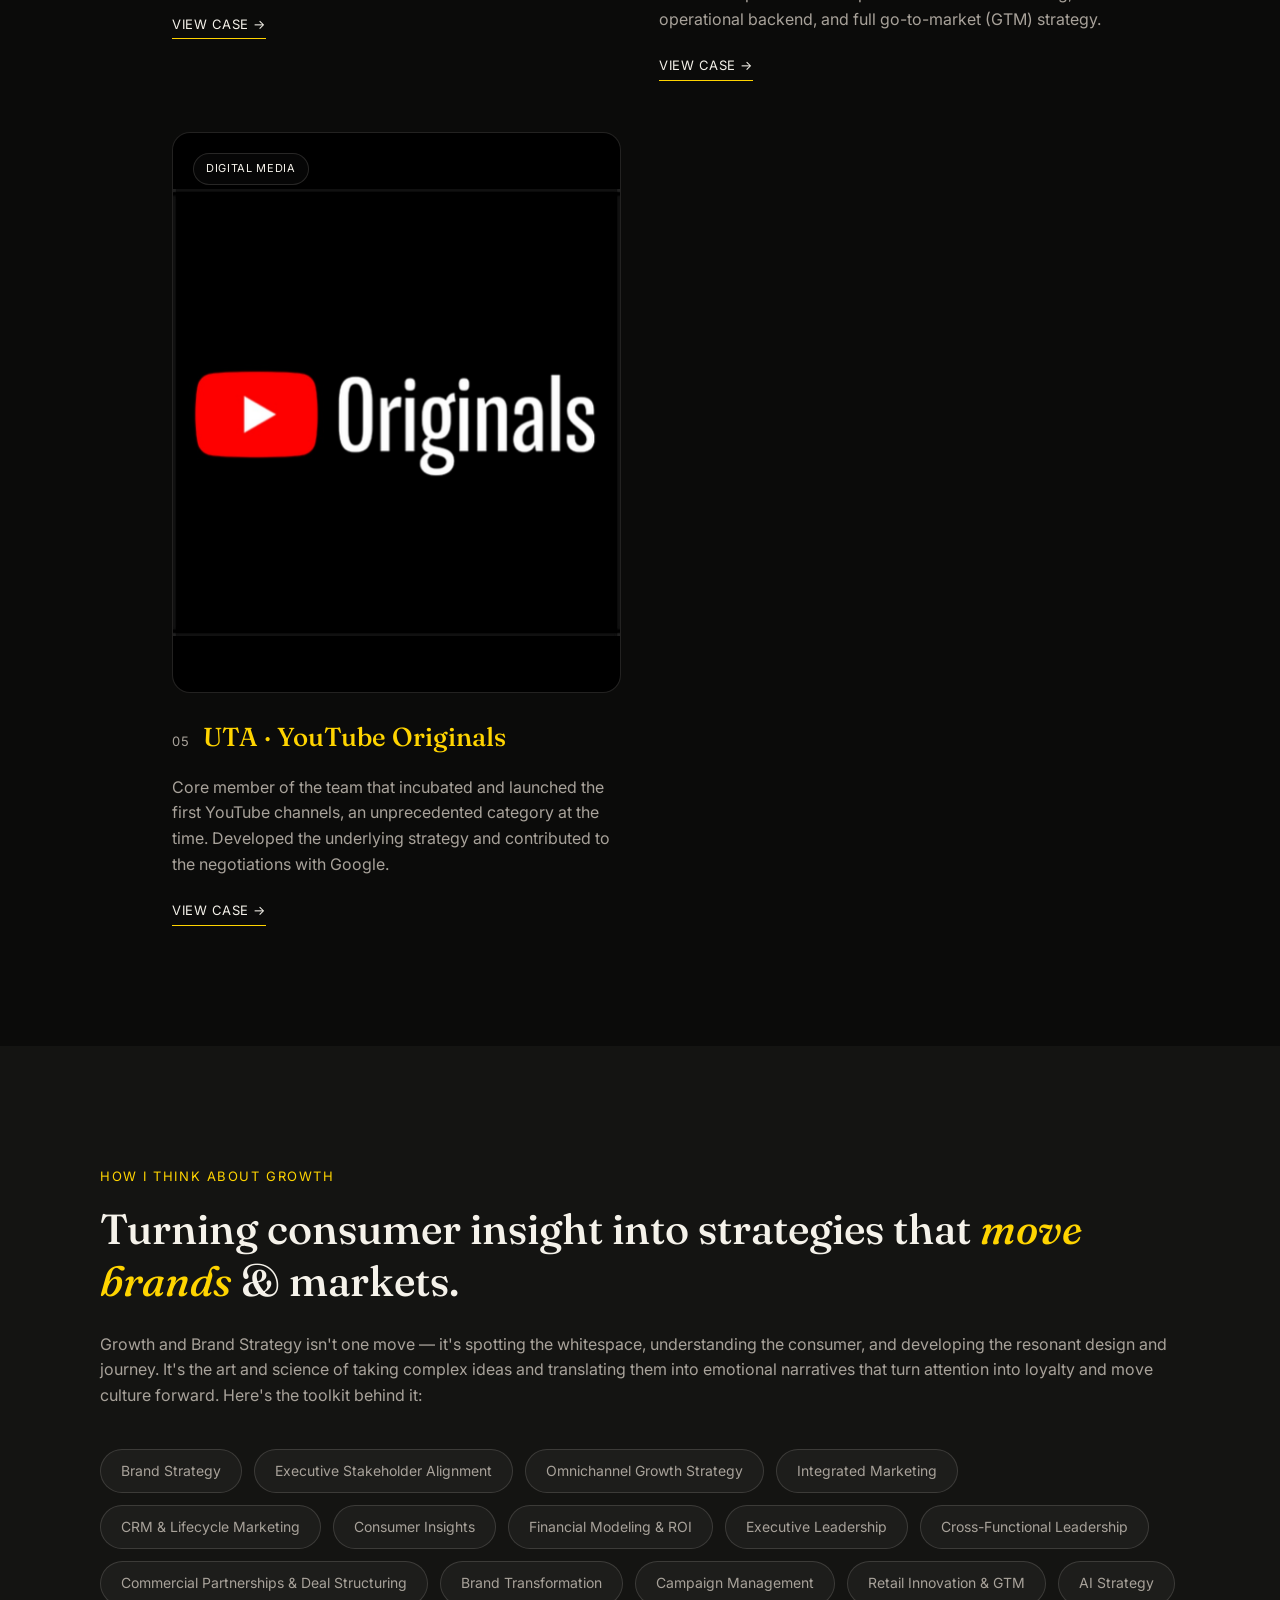
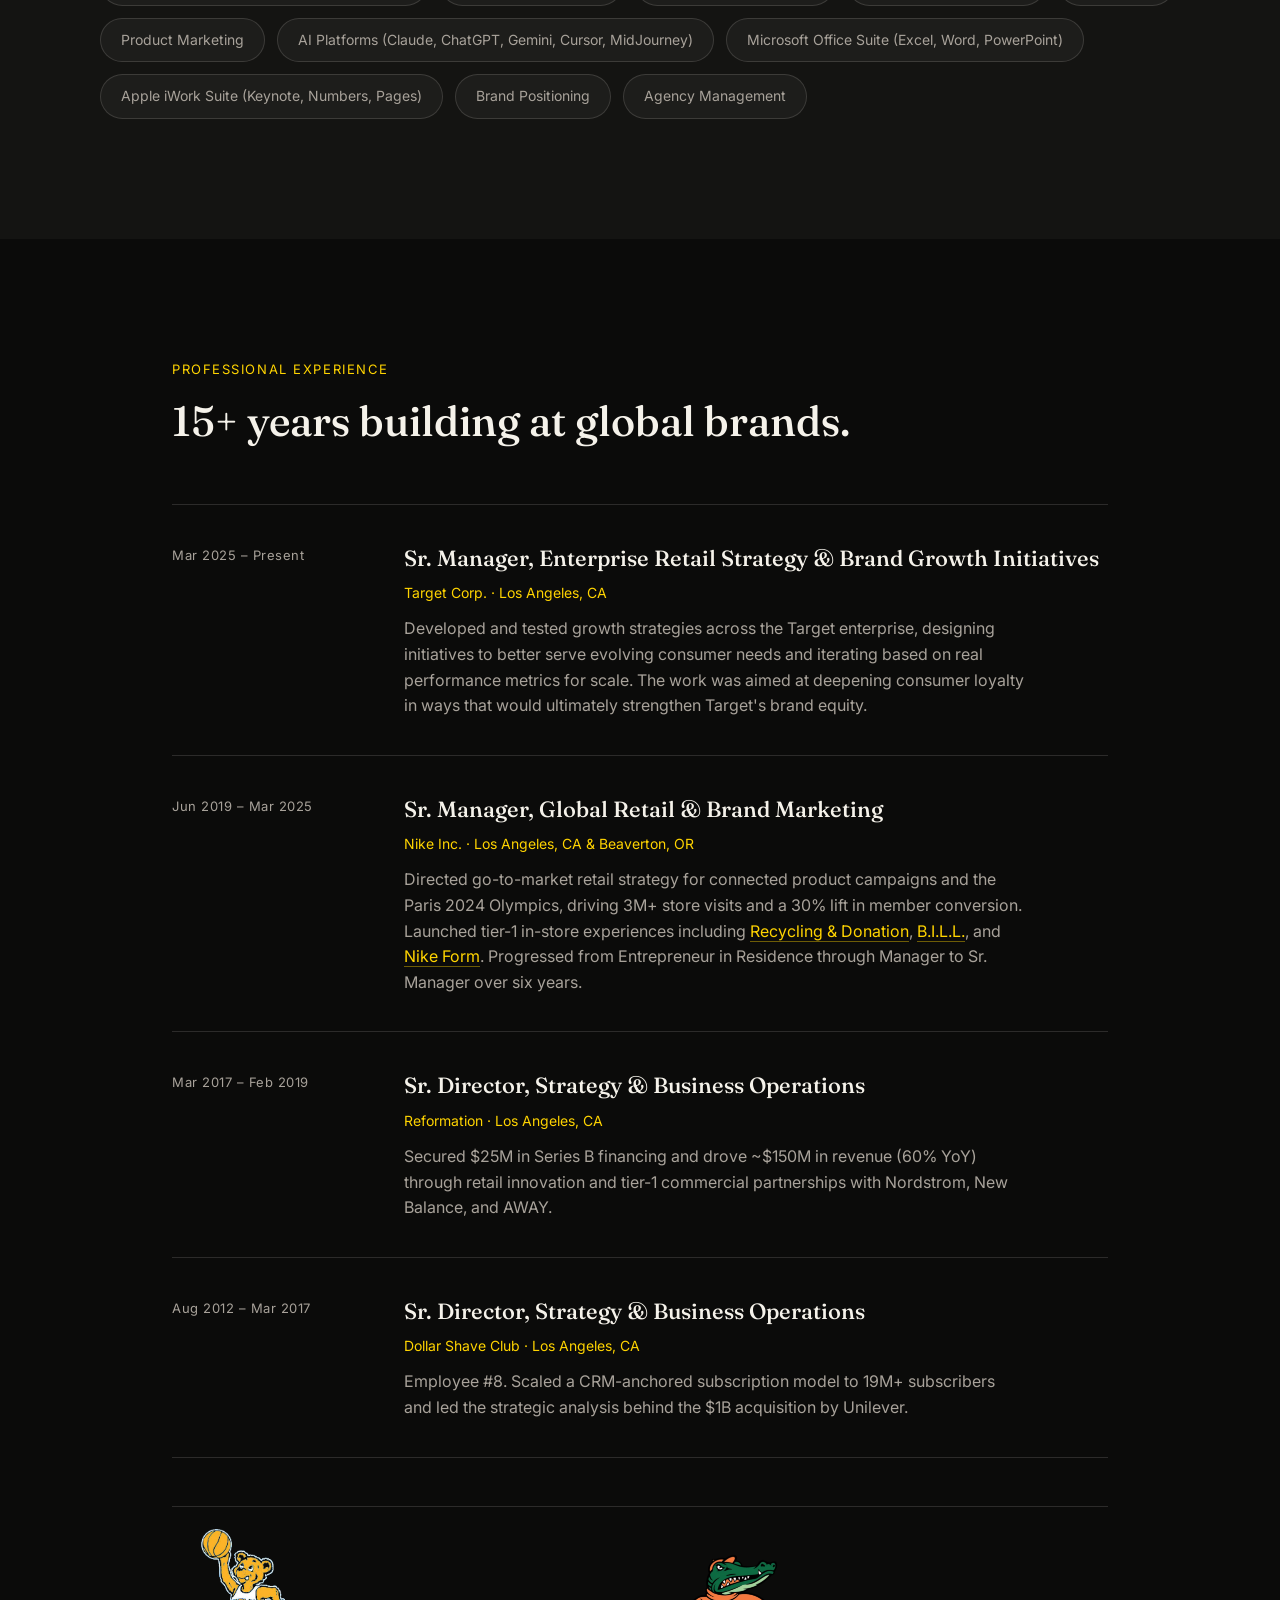
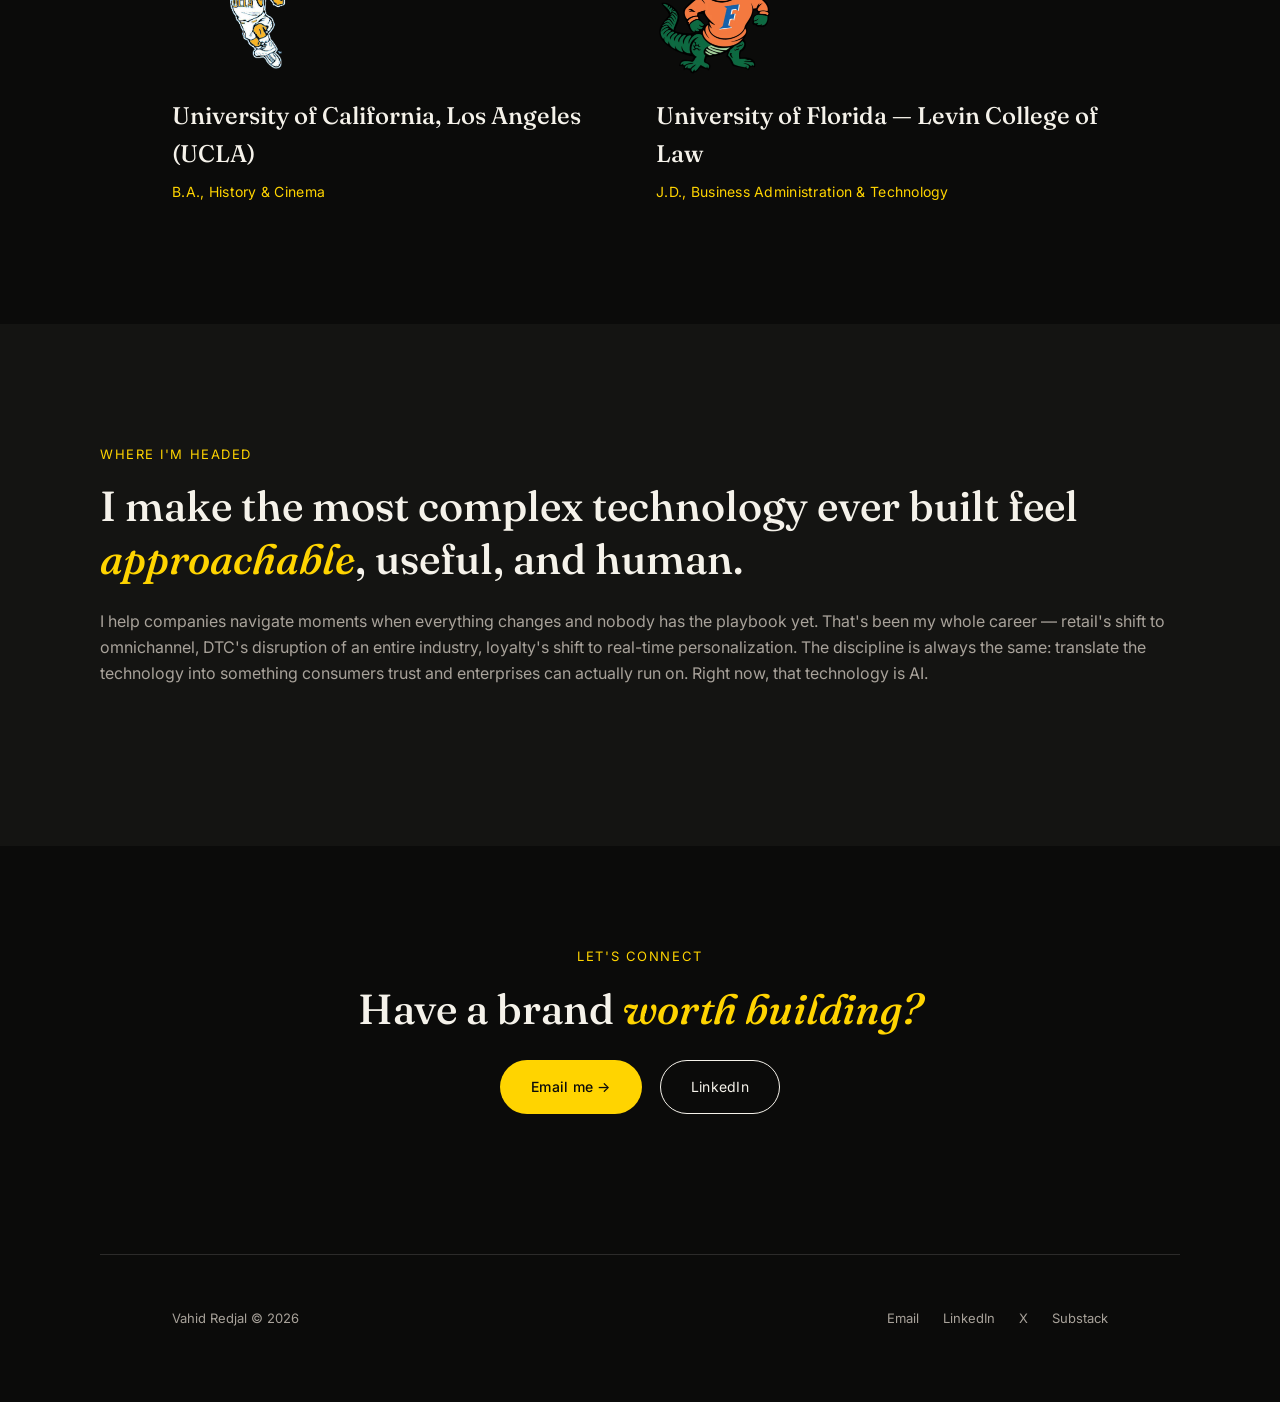
==== commit c62332cf: "Update work card copy/tags, hero and AI section copy, swap education logos Co-Authored-By: Claude So" ====
--- a/index.html
+++ b/index.html
@@ -54,7 +54,7 @@
       <em>Shaping culture</em>. <em>Driving growth</em>. Building brands that matter.
     </h1>
     <p class="hero__sub reveal">
-      Hi&#128075;. I build brands, launch products, and turn consumer insight into omnichannel growth, retail innovation, and brand loyalty. Today, I partner with businesses to do the same, leveraging AI to uncover deeper insights, optimize workflows, and scale creative impact.
+      Hi&#128075;! I build brands, launch products, and turn consumer insight into omnichannel growth, retail innovation, and brand loyalty. Today, I partner with businesses to do the same, leveraging AI to uncover deeper insights, optimize workflows, and scale creative impact.
     </p>
     <div class="hero__cta reveal">
       <a class="btn btn--primary" href="#experience">View my experience &rarr;</a>
@@ -123,12 +123,12 @@
     <div class="work-grid">
       <article class="work-card reveal">
         <a class="work-card__media" href="work/target.html">
-          <span class="work-card__tag">Enterprise Retail</span>
+          <span class="work-card__tag">Human-Centered Design</span>
           <img class="work-card__photo" src="assets/work/target-baby-boutique.jpg" alt="Target Baby Boutique">
         </a>
         <div class="work-card__body">
           <p class="work-card__heading"><span class="work-card__index">01</span><span class="work-card__title">Target &middot; Baby Boutique</span></p>
-          <p class="work-card__desc">Sizing and scaling new loyalty concepts across Target's Circle ecosystem, translating consumer insight into executive-ready investment narratives.</p>
+          <p class="work-card__desc">Developed the strategy and scaled a new retail concept within Target's Baby ecosystem that addressed the needs of parents and their families. Using human-centered design and AI augmentation, we turned every omnichannel touchpoint into a 1-on-1 concierge experience for Target consumers.</p>
           <a class="work-card__link" href="work/target.html">View case &rarr;</a>
         </div>
       </article>
@@ -140,19 +140,19 @@
         </a>
         <div class="work-card__body">
           <p class="work-card__heading"><span class="work-card__index">02</span><span class="work-card__title">Nike &middot; B.I.L.L. (Bot Initiated Longevity Lab)</span></p>
-          <p class="work-card__desc">One of the tier-1 in-store retail experiences I helped launch at Nike &mdash; an automated shoe-care and customization installation.</p>
+          <p class="work-card__desc">Designed and launched the in-store experience for a robot-augmented shoe cleaning and repair system called B.I.L.L. The in-store innovation enabled consumers to develop a deeper connection with Nike by allowing them to partake first-hand with Nike's famed &ldquo;Space Kitchen&rdquo; innovation lab.</p>
           <a class="work-card__link" href="work/nike.html">View case &rarr;</a>
         </div>
       </article>
 
       <article class="work-card reveal">
         <a class="work-card__media" href="work/reformation.html">
-          <span class="work-card__tag">Product Launch</span>
+          <span class="work-card__tag">Experience Design</span>
           <img class="work-card__photo" src="assets/work/reformation-store.jpg" alt="Reformation store">
         </a>
         <div class="work-card__body">
           <p class="work-card__heading"><span class="work-card__index">03</span><span class="work-card__title">Reformation &middot; Magic Wardrobe</span></p>
-          <p class="work-card__desc">[Placeholder &mdash; add a sentence on what Magic Wardrobe was and what it drove.]</p>
+          <p class="work-card__desc">Led the retail innovation strategy behind Magic Wardrobe, a best-in-class, tech-enabled fitting room experience that blended the ease of online shopping with the tactility of physical stores.</p>
           <a class="work-card__link" href="work/reformation.html">View case &rarr;</a>
         </div>
       </article>
@@ -164,19 +164,19 @@
         </a>
         <div class="work-card__body">
           <p class="work-card__heading"><span class="work-card__index">04</span><span class="work-card__title">Dollar Shave Club &middot; Grooming Product Development</span></p>
-          <p class="work-card__desc">[Placeholder &mdash; add a sentence on which products and what it drove.]</p>
+          <p class="work-card__desc">Key player in product development across Dollar Shave Club's original four core categories, shepherding products from concept to shelf. Led product creation and testing, operational backend, and full go-to-market (GTM) strategy.</p>
           <a class="work-card__link" href="work/dollar-shave-club.html">View case &rarr;</a>
         </div>
       </article>
 
       <article class="work-card reveal">
         <a class="work-card__media work-card__media--black" href="work/uta.html">
-          <span class="work-card__tag">Social &amp; Content</span>
+          <span class="work-card__tag">Digital Media</span>
           <img class="work-card__photo work-card__photo--contain" src="assets/work/uta-youtube-originals-logo.jpg" alt="YouTube Originals">
         </a>
         <div class="work-card__body">
           <p class="work-card__heading"><span class="work-card__index">05</span><span class="work-card__title">UTA &middot; YouTube Originals</span></p>
-          <p class="work-card__desc">[Placeholder &mdash; add a sentence on the role and what it drove.]</p>
+          <p class="work-card__desc">Core member of the team that incubated and launched the first YouTube channels, an unprecedented category at the time. Developed the underlying strategy and contributed to the negotiations with Google.</p>
           <a class="work-card__link" href="work/uta.html">View case &rarr;</a>
         </div>
       </article>
@@ -221,9 +221,9 @@
       <div class="timeline__item reveal">
         <div class="timeline__date">Mar 2025 &ndash; Present</div>
         <div class="timeline__body">
-          <h3>Sr. Manager, Enterprise Retail &amp; Brand Growth Initiatives</h3>
+          <h3>Sr. Manager, Enterprise Retail Strategy &amp; Brand Growth Initiatives</h3>
           <p class="timeline__company">Target Corp. &middot; Los Angeles, CA</p>
-          <p>Sizing and scaling enterprise growth initiatives across Target's loyalty ecosystem &mdash; Circle, Circle 360, Red Card &mdash; translating consumer insight into executive-ready investment narratives, including new concepts like <a class="src" href="https://corporate.target.com/news-features/article/2026/03/target-baby-boutique-2026-shopping-experience" target="_blank" rel="noopener">Baby Boutique</a> and <a class="src" href="https://corporate.target.com/news-features/article/2026/05/club-target" target="_blank" rel="noopener">Club Target</a>.</p>
+          <p>Developed and tested growth strategies across the Target enterprise, designing initiatives to better serve evolving consumer needs and iterating based on real performance metrics for scale. The work was aimed at deepening consumer loyalty in ways that would ultimately strengthen Target's brand equity.</p>
         </div>
       </div>
 
@@ -257,42 +257,24 @@
 
     <div class="education">
       <div class="education__item reveal">
-        <img class="education__logo" src="assets/logos/florida.png" alt="University of Florida">
+        <div class="education__logo-wrap"><img class="education__logo" src="assets/logos/ucla.png" alt="UCLA"></div>
+        <p class="education__school">University of California, Los Angeles (UCLA)</p>
+        <p class="education__degree">B.A., History &amp; Cinema</p>
+      </div>
+      <div class="education__item reveal">
+        <div class="education__logo-wrap"><img class="education__logo" src="assets/logos/florida.png" alt="University of Florida"></div>
+        <p class="education__school">University of Florida &mdash; Levin College of Law</p>
         <p class="education__degree">J.D., Business Administration &amp; Technology</p>
-        <p class="education__school">University of Florida &mdash; Levin College of Law</p>
-      </div>
-      <div class="education__item reveal">
-        <img class="education__logo" src="assets/logos/ucla.png" alt="UCLA">
-        <p class="education__degree">B.A., History &amp; Cinema</p>
-        <p class="education__school">University of California, Los Angeles (UCLA)</p>
       </div>
     </div>
   </section>
 
   <section id="ai" class="ai">
     <p class="section__kicker reveal">Where I'm Headed</p>
-    <h2 class="section__title reveal">I make the most complex technology ever built feel <em>inevitable</em>, useful, and human.</h2>
+    <h2 class="section__title reveal">I make the most complex technology ever built feel <em>approachable</em>, useful, and human.</h2>
     <p class="expertise__sub reveal">
       I help companies navigate moments when everything changes and nobody has the playbook yet. That's been my whole career &mdash; retail's shift to omnichannel, DTC's disruption of an entire industry, loyalty's shift to real-time personalization. The discipline is always the same: translate the technology into something consumers trust and enterprises can actually run on. Right now, that technology is AI.
     </p>
-    <div class="ai-proof">
-      <div class="ai-proof__item reveal">
-        <p class="ai-proof__eyebrow">Nike</p>
-        <p>Built AI-segmented CRM programs that personalized messaging by real-time member behavior across millions of app users.</p>
-      </div>
-      <div class="ai-proof__item reveal">
-        <p class="ai-proof__eyebrow">Dollar Shave Club</p>
-        <p>Architected the predictive personalization &amp; recommendation engine strategy behind a subscription business that scaled to 19M+ members.</p>
-      </div>
-      <div class="ai-proof__item reveal">
-        <p class="ai-proof__eyebrow">Nike Retail Innovation</p>
-        <p>Led an AR/VR and generative AI strategy for next-generation in-store journeys, piloting computer-vision-driven retail experiences.</p>
-      </div>
-      <div class="ai-proof__item reveal">
-        <p class="ai-proof__eyebrow">Target</p>
-        <p>Deploying AI-driven propensity modeling and real-time decisioning inside Target's loyalty ecosystem today.</p>
-      </div>
-    </div>
   </section>
 
   <section id="contact" class="cta-final">
--- a/style.css
+++ b/style.css
@@ -815,27 +815,37 @@
   padding-top: 4px;
 }
 
+.education__logo-wrap {
+  height: clamp(96px, 10vw, 128px);
+  margin-bottom: 18px;
+  display: flex;
+  align-items: flex-end;
+}
+
 .education__logo {
-  height: clamp(64px, 7vw, 84px);
+  max-height: 100%;
   width: auto;
   object-fit: contain;
-  margin-bottom: 18px;
   display: block;
 }
 
+.education__item:first-child .education__logo {
+  max-height: clamp(120px, 13vw, 160px);
+}
+
 .education__degree {
-  font-family: var(--serif);
-  font-weight: 500;
-  font-size: clamp(19px, 2vw, 24px);
-  color: var(--ink);
-  margin: 0 0 8px;
-}
-
-.education__school {
   font-size: 14px;
   letter-spacing: 0.02em;
   color: var(--gold);
   margin: 0;
+}
+
+.education__school {
+  font-family: var(--serif);
+  font-weight: 500;
+  font-size: clamp(19px, 2vw, 24px);
+  color: var(--ink);
+  margin: 0 0 8px;
 }
 
 @media (max-width: 700px) {
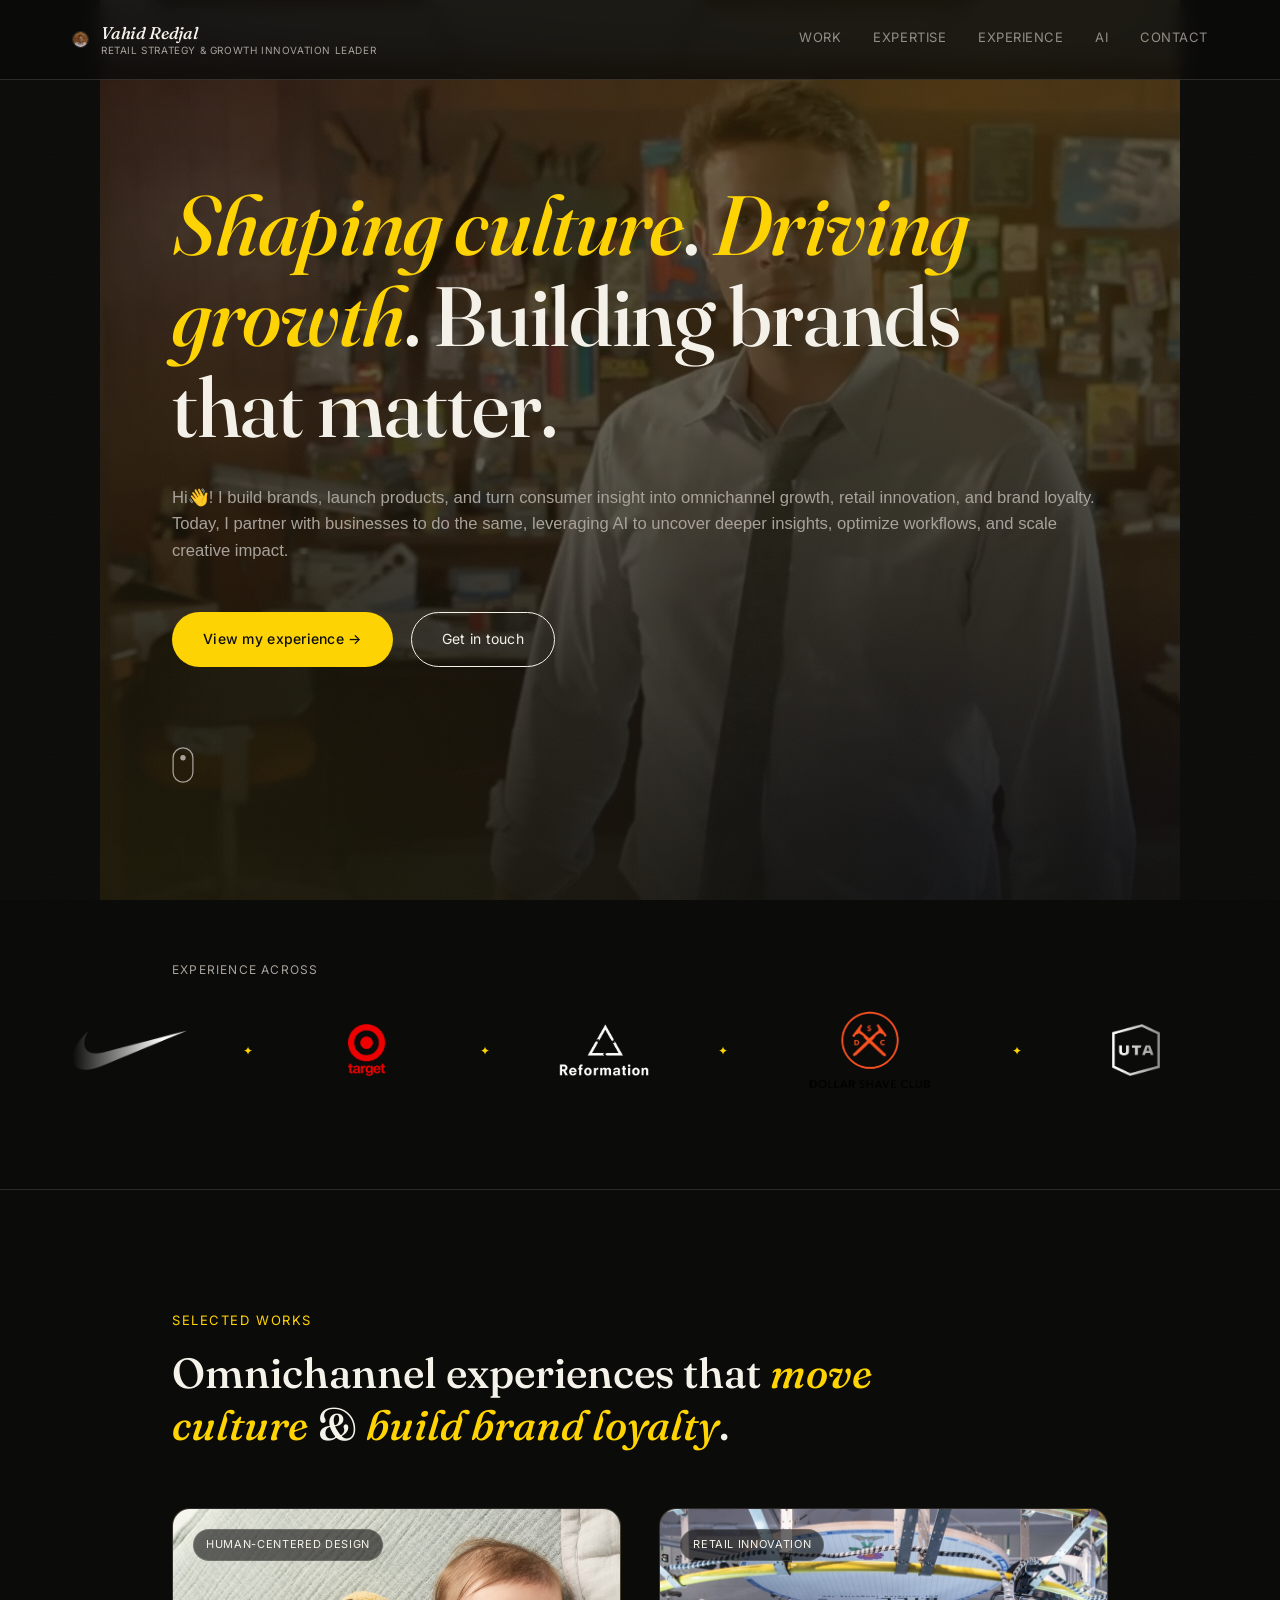
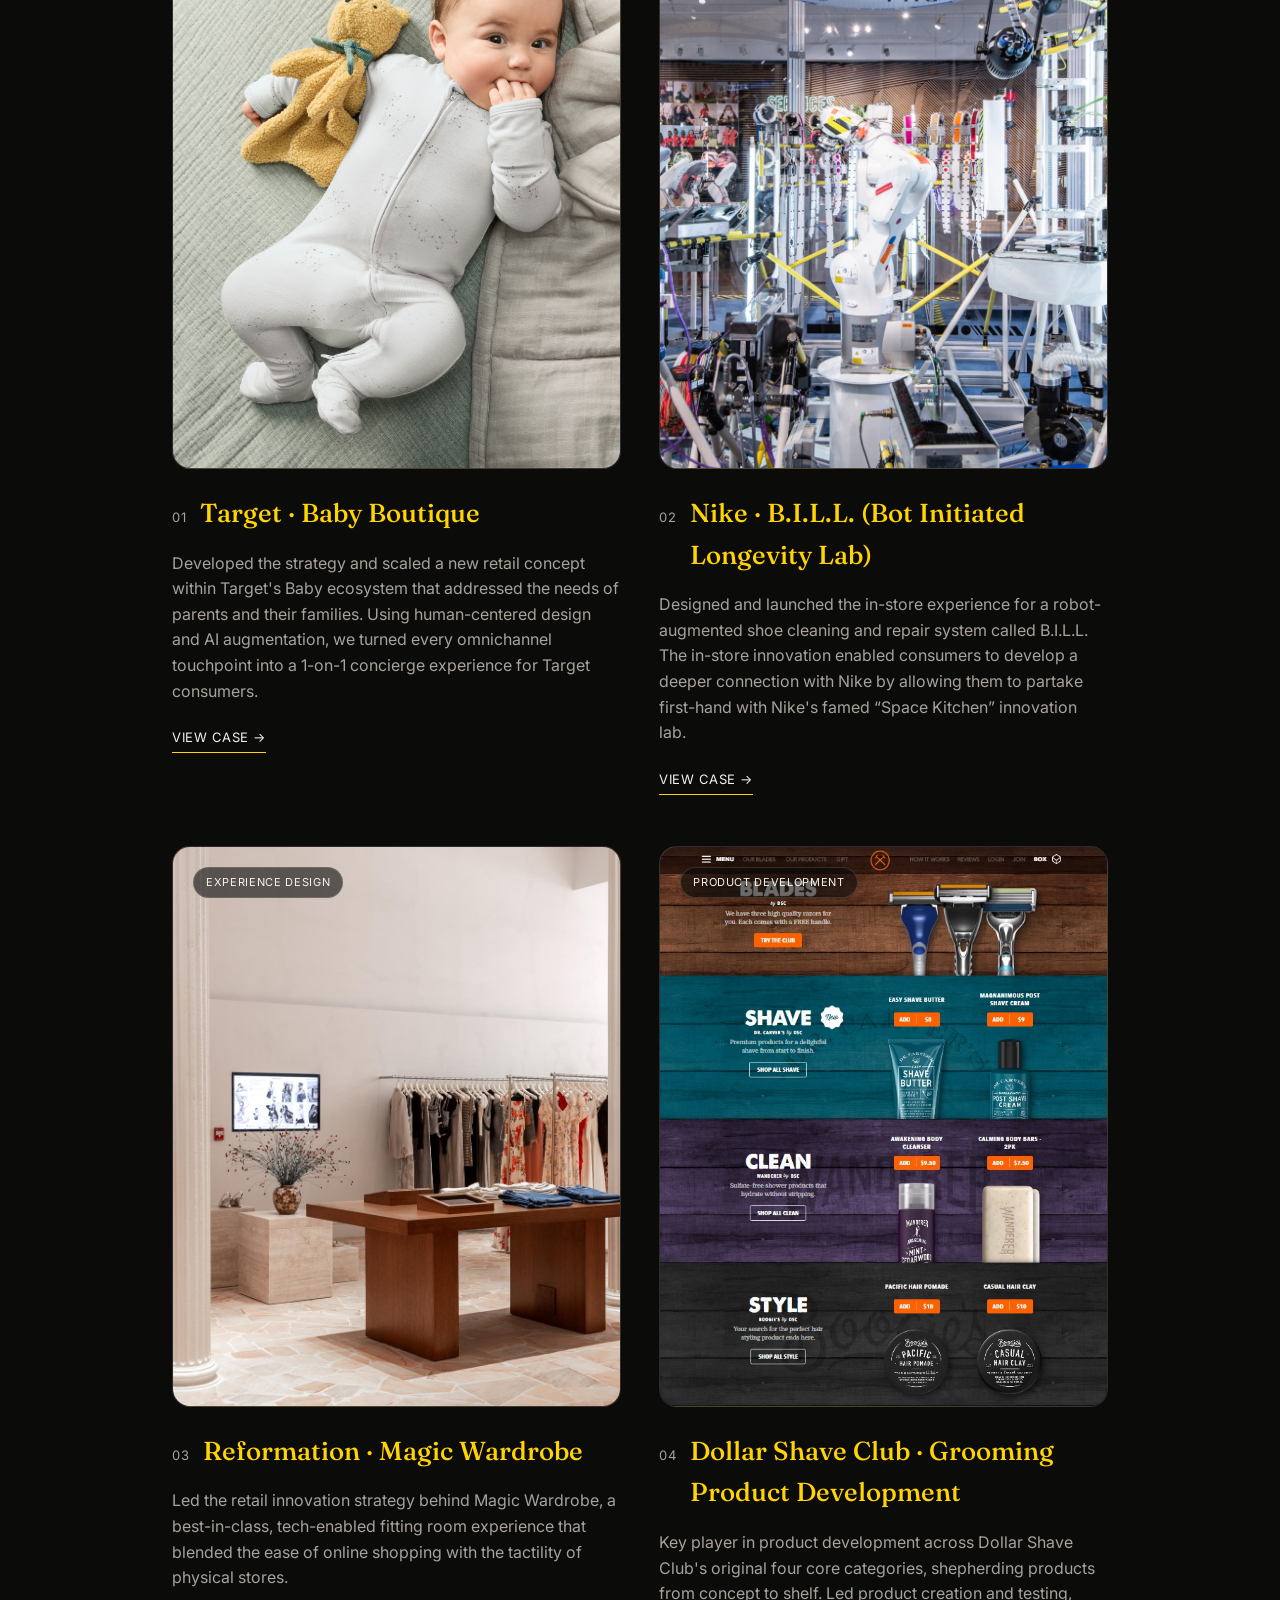
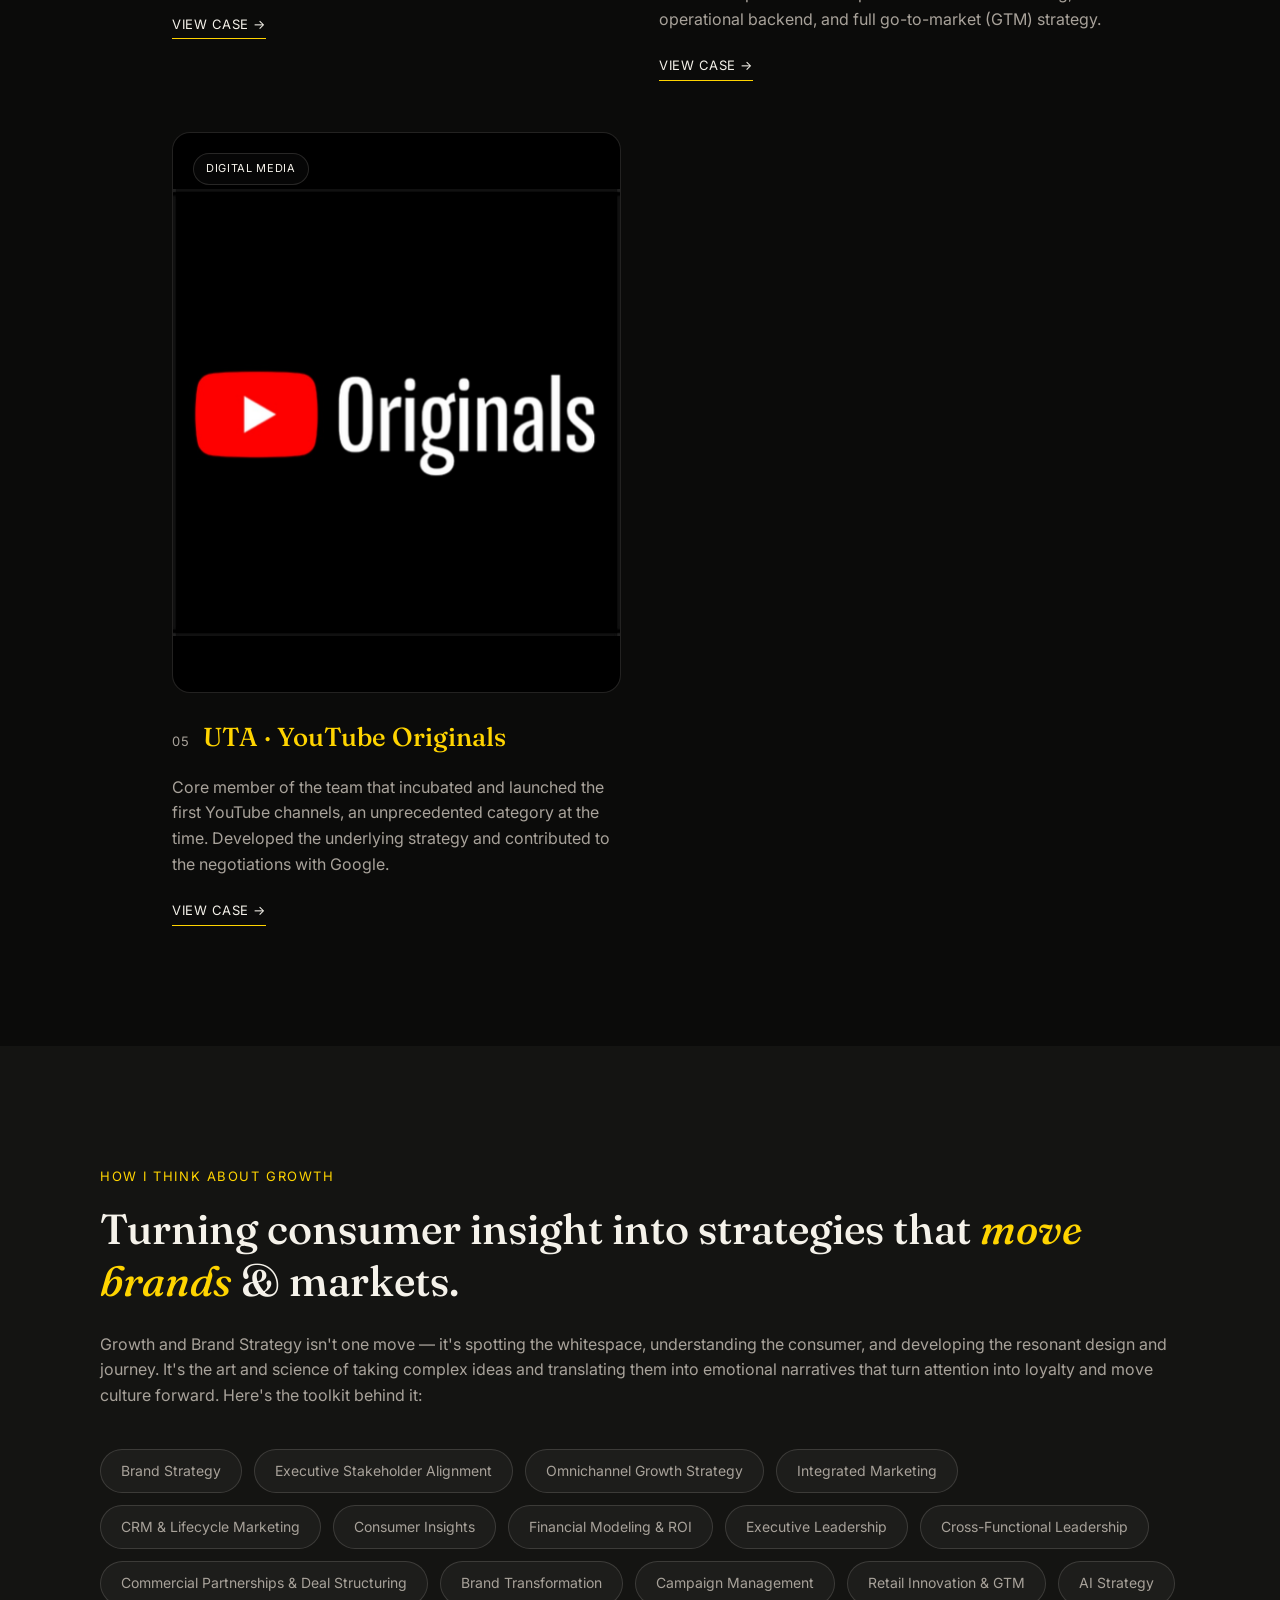
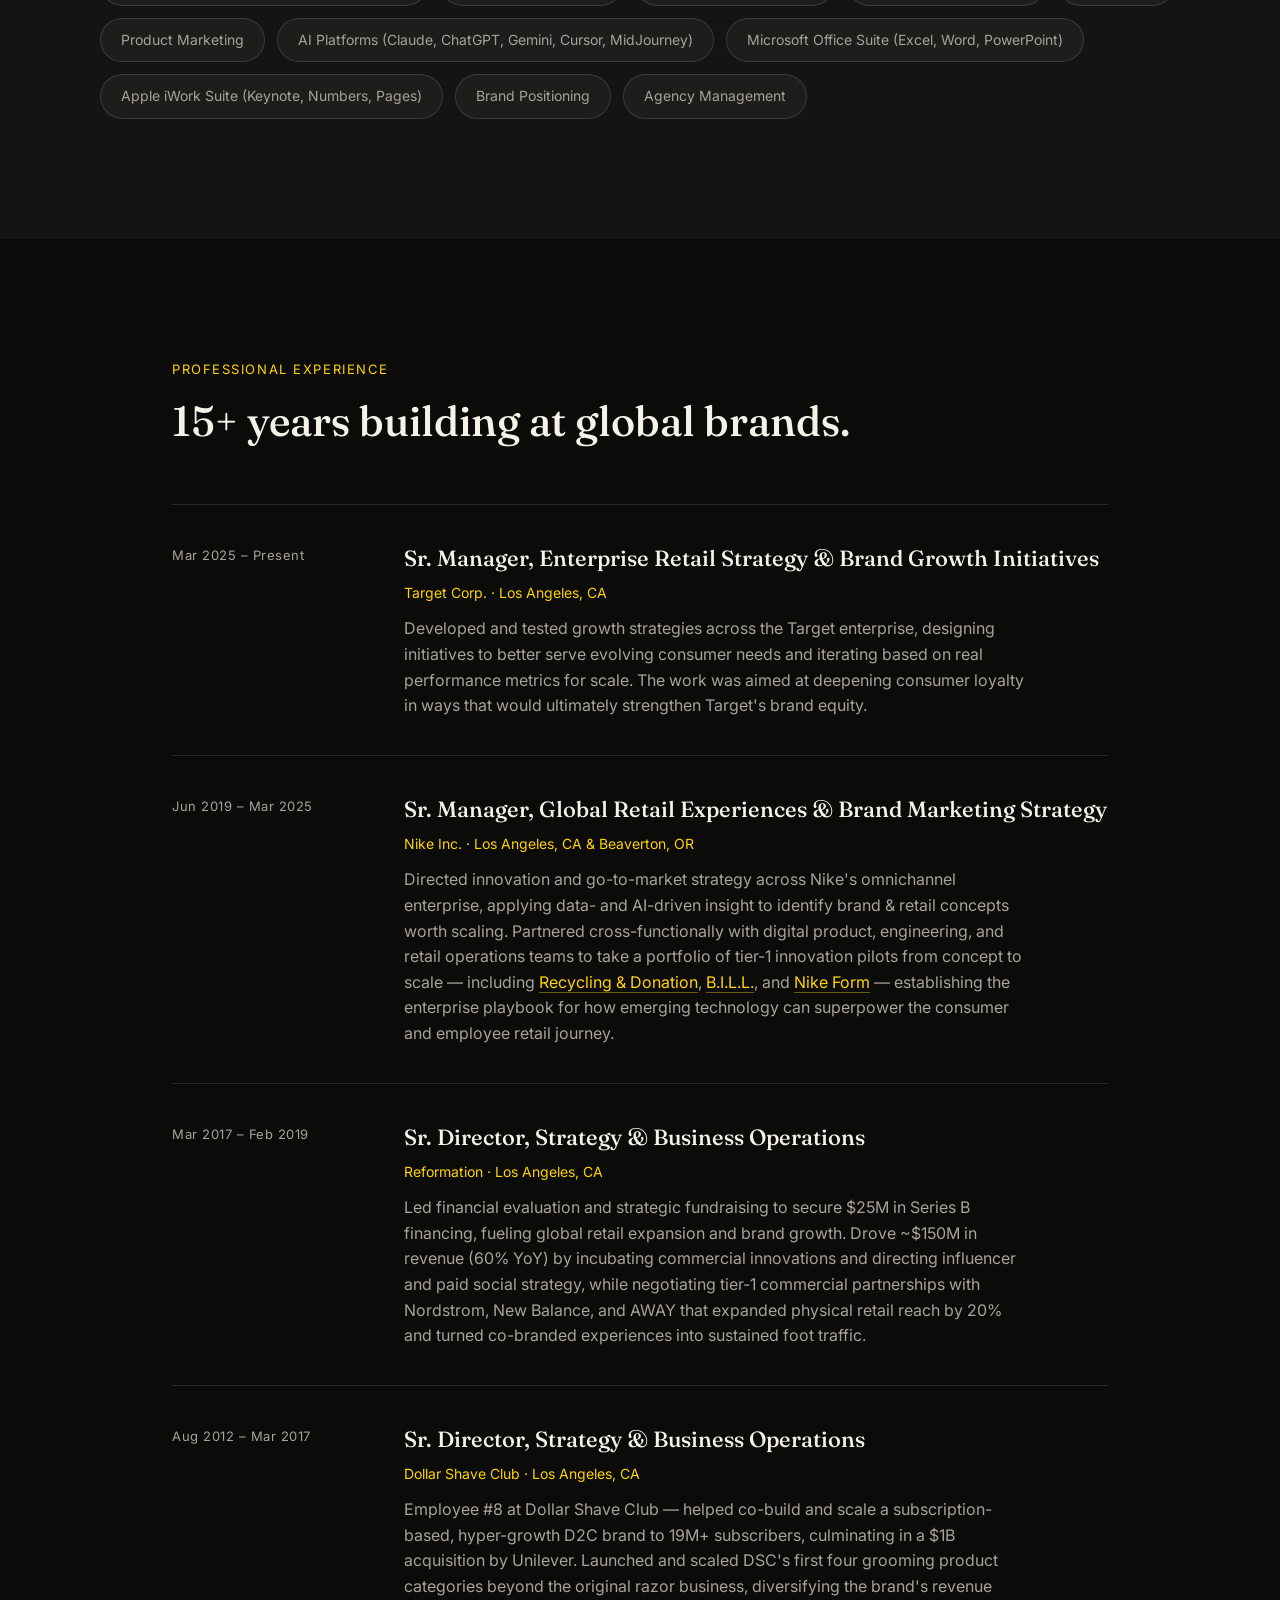
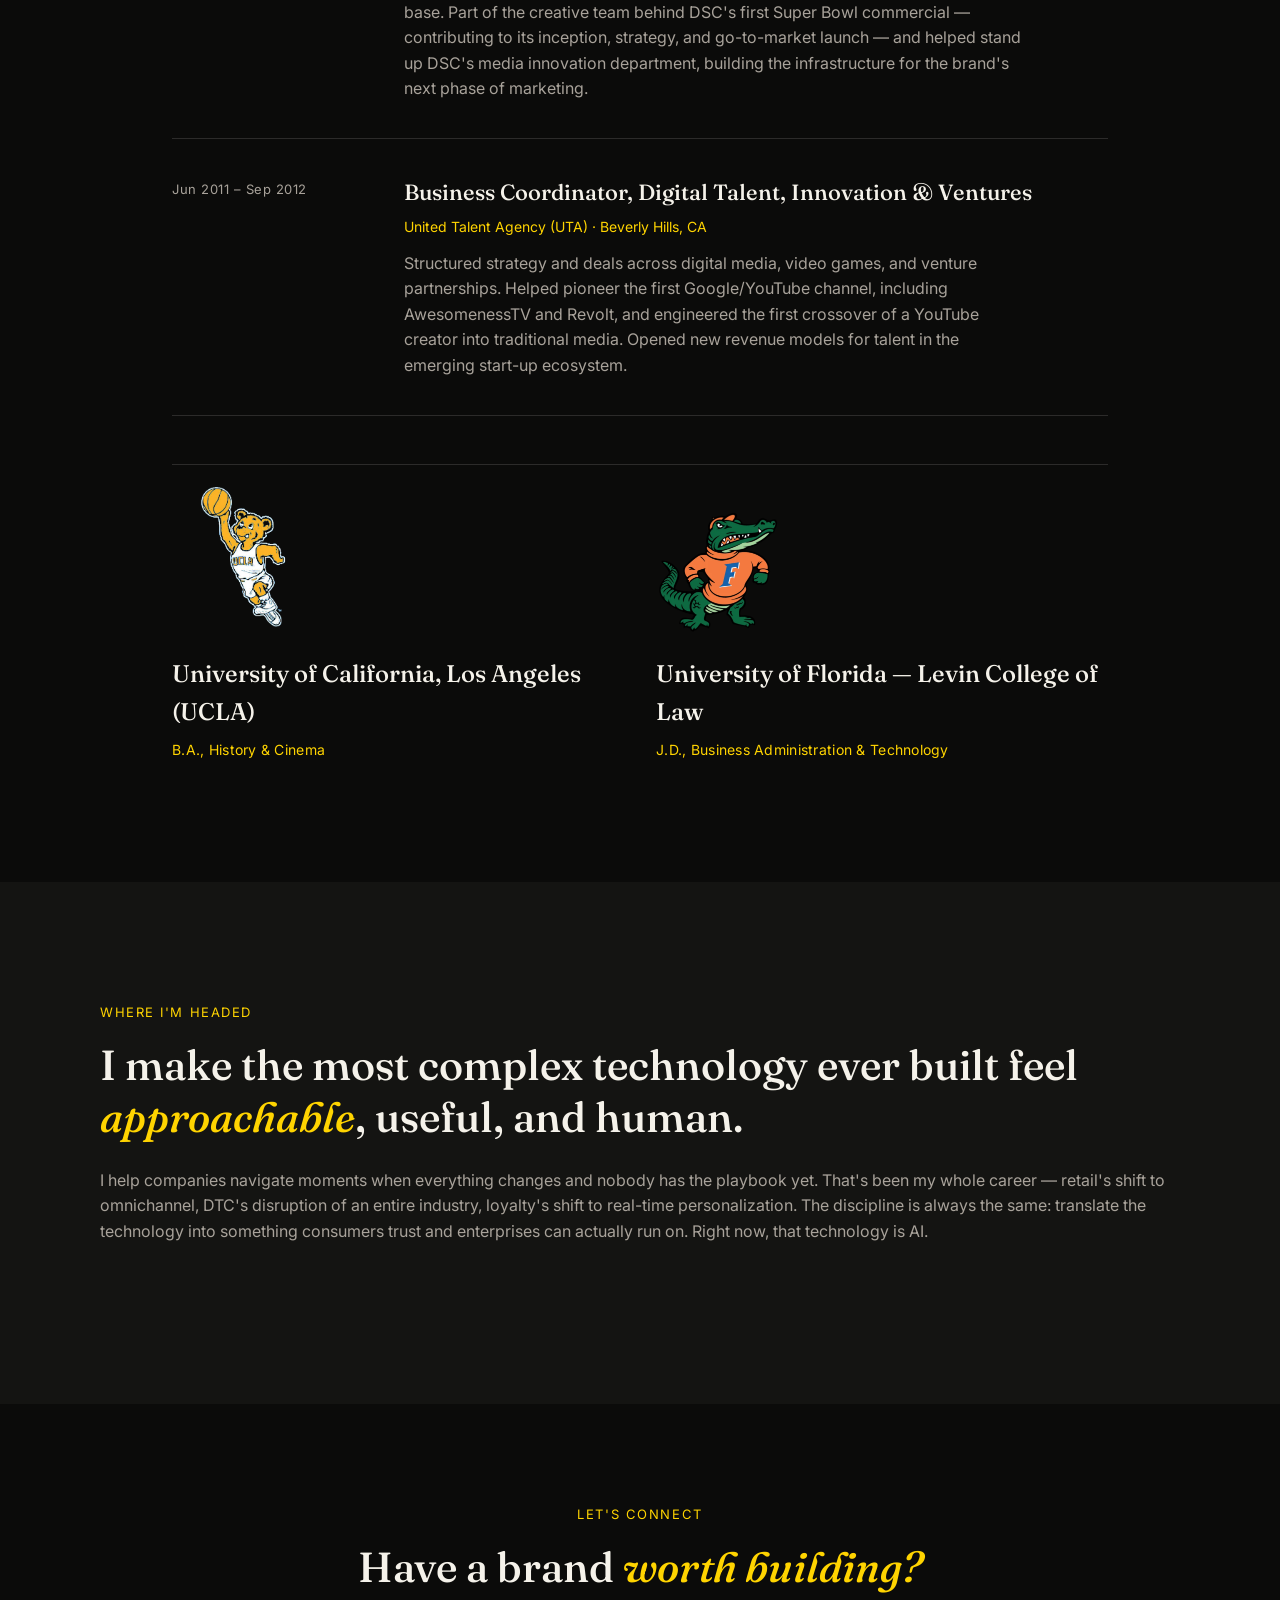
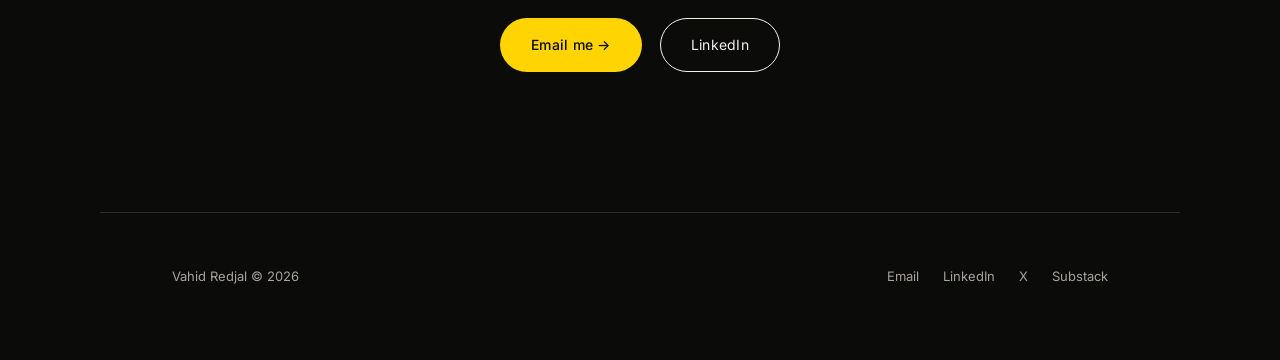
==== commit b7f9aa2f: "Add About page, wire up nav name link, expand experience timeline copy and add UTA role Co-Authored-" ====
--- a/index.html
+++ b/index.html
@@ -23,7 +23,7 @@
 <body>
 
 <header class="nav">
-  <a class="nav__brand" href="#top">
+  <a class="nav__brand" href="about.html">
     <img class="nav__photo" src="assets/headshot.jpg" alt="Vahid Redjal">
     <span class="nav__brand-text">
       <span class="nav__name">Vahid Redjal</span>
@@ -230,9 +230,9 @@
       <div class="timeline__item reveal">
         <div class="timeline__date">Jun 2019 &ndash; Mar 2025</div>
         <div class="timeline__body">
-          <h3>Sr. Manager, Global Retail &amp; Brand Marketing</h3>
+          <h3>Sr. Manager, Global Retail Experiences &amp; Brand Marketing Strategy</h3>
           <p class="timeline__company">Nike Inc. &middot; Los Angeles, CA &amp; Beaverton, OR</p>
-          <p>Directed go-to-market retail strategy for connected product campaigns and the Paris 2024 Olympics, driving 3M+ store visits and a 30% lift in member conversion. Launched tier-1 in-store experiences including <a class="src" href="https://www.nike.com/sustainability/recycling-donation" target="_blank" rel="noopener">Recycling &amp; Donation</a>, <a class="src" href="https://about.nike.com/en/newsroom/releases/bill-bot-initiated-longevity-lab" target="_blank" rel="noopener">B.I.L.L.</a>, and <a class="src" href="https://www.nike.com/nike-sport-research-lab-form" target="_blank" rel="noopener">Nike Form</a>. Progressed from Entrepreneur in Residence through Manager to Sr. Manager over six years.</p>
+          <p>Directed innovation and go-to-market strategy across Nike's omnichannel enterprise, applying data- and AI-driven insight to identify brand &amp; retail concepts worth scaling. Partnered cross-functionally with digital product, engineering, and retail operations teams to take a portfolio of tier-1 innovation pilots from concept to scale &mdash; including <a class="src" href="https://www.nike.com/sustainability/recycling-donation" target="_blank" rel="noopener">Recycling &amp; Donation</a>, <a class="src" href="https://about.nike.com/en/newsroom/releases/bill-bot-initiated-longevity-lab" target="_blank" rel="noopener">B.I.L.L.</a>, and <a class="src" href="https://www.nike.com/nike-sport-research-lab-form" target="_blank" rel="noopener">Nike Form</a> &mdash; establishing the enterprise playbook for how emerging technology can superpower the consumer and employee retail journey.</p>
         </div>
       </div>
 
@@ -241,7 +241,7 @@
         <div class="timeline__body">
           <h3>Sr. Director, Strategy &amp; Business Operations</h3>
           <p class="timeline__company">Reformation &middot; Los Angeles, CA</p>
-          <p>Secured $25M in Series B financing and drove ~$150M in revenue (60% YoY) through retail innovation and tier-1 commercial partnerships with Nordstrom, New Balance, and AWAY.</p>
+          <p>Led financial evaluation and strategic fundraising to secure $25M in Series B financing, fueling global retail expansion and brand growth. Drove ~$150M in revenue (60% YoY) by incubating commercial innovations and directing influencer and paid social strategy, while negotiating tier-1 commercial partnerships with Nordstrom, New Balance, and AWAY that expanded physical retail reach by 20% and turned co-branded experiences into sustained foot traffic.</p>
         </div>
       </div>
 
@@ -250,7 +250,16 @@
         <div class="timeline__body">
           <h3>Sr. Director, Strategy &amp; Business Operations</h3>
           <p class="timeline__company">Dollar Shave Club &middot; Los Angeles, CA</p>
-          <p>Employee #8. Scaled a CRM-anchored subscription model to 19M+ subscribers and led the strategic analysis behind the $1B acquisition by Unilever.</p>
+          <p>Employee #8 at Dollar Shave Club &mdash; helped co-build and scale a subscription-based, hyper-growth D2C brand to 19M+ subscribers, culminating in a $1B acquisition by Unilever. Launched and scaled DSC's first four grooming product categories beyond the original razor business, diversifying the brand's revenue base. Part of the creative team behind DSC's first Super Bowl commercial &mdash; contributing to its inception, strategy, and go-to-market launch &mdash; and helped stand up DSC's media innovation department, building the infrastructure for the brand's next phase of marketing.</p>
+        </div>
+      </div>
+
+      <div class="timeline__item reveal">
+        <div class="timeline__date">Jun 2011 &ndash; Sep 2012</div>
+        <div class="timeline__body">
+          <h3>Business Coordinator, Digital Talent, Innovation &amp; Ventures</h3>
+          <p class="timeline__company">United Talent Agency (UTA) &middot; Beverly Hills, CA</p>
+          <p>Structured strategy and deals across digital media, video games, and venture partnerships. Helped pioneer the first Google/YouTube channel, including AwesomenessTV and Revolt, and engineered the first crossover of a YouTube creator into traditional media. Opened new revenue models for talent in the emerging start-up ecosystem.</p>
         </div>
       </div>
     </div>
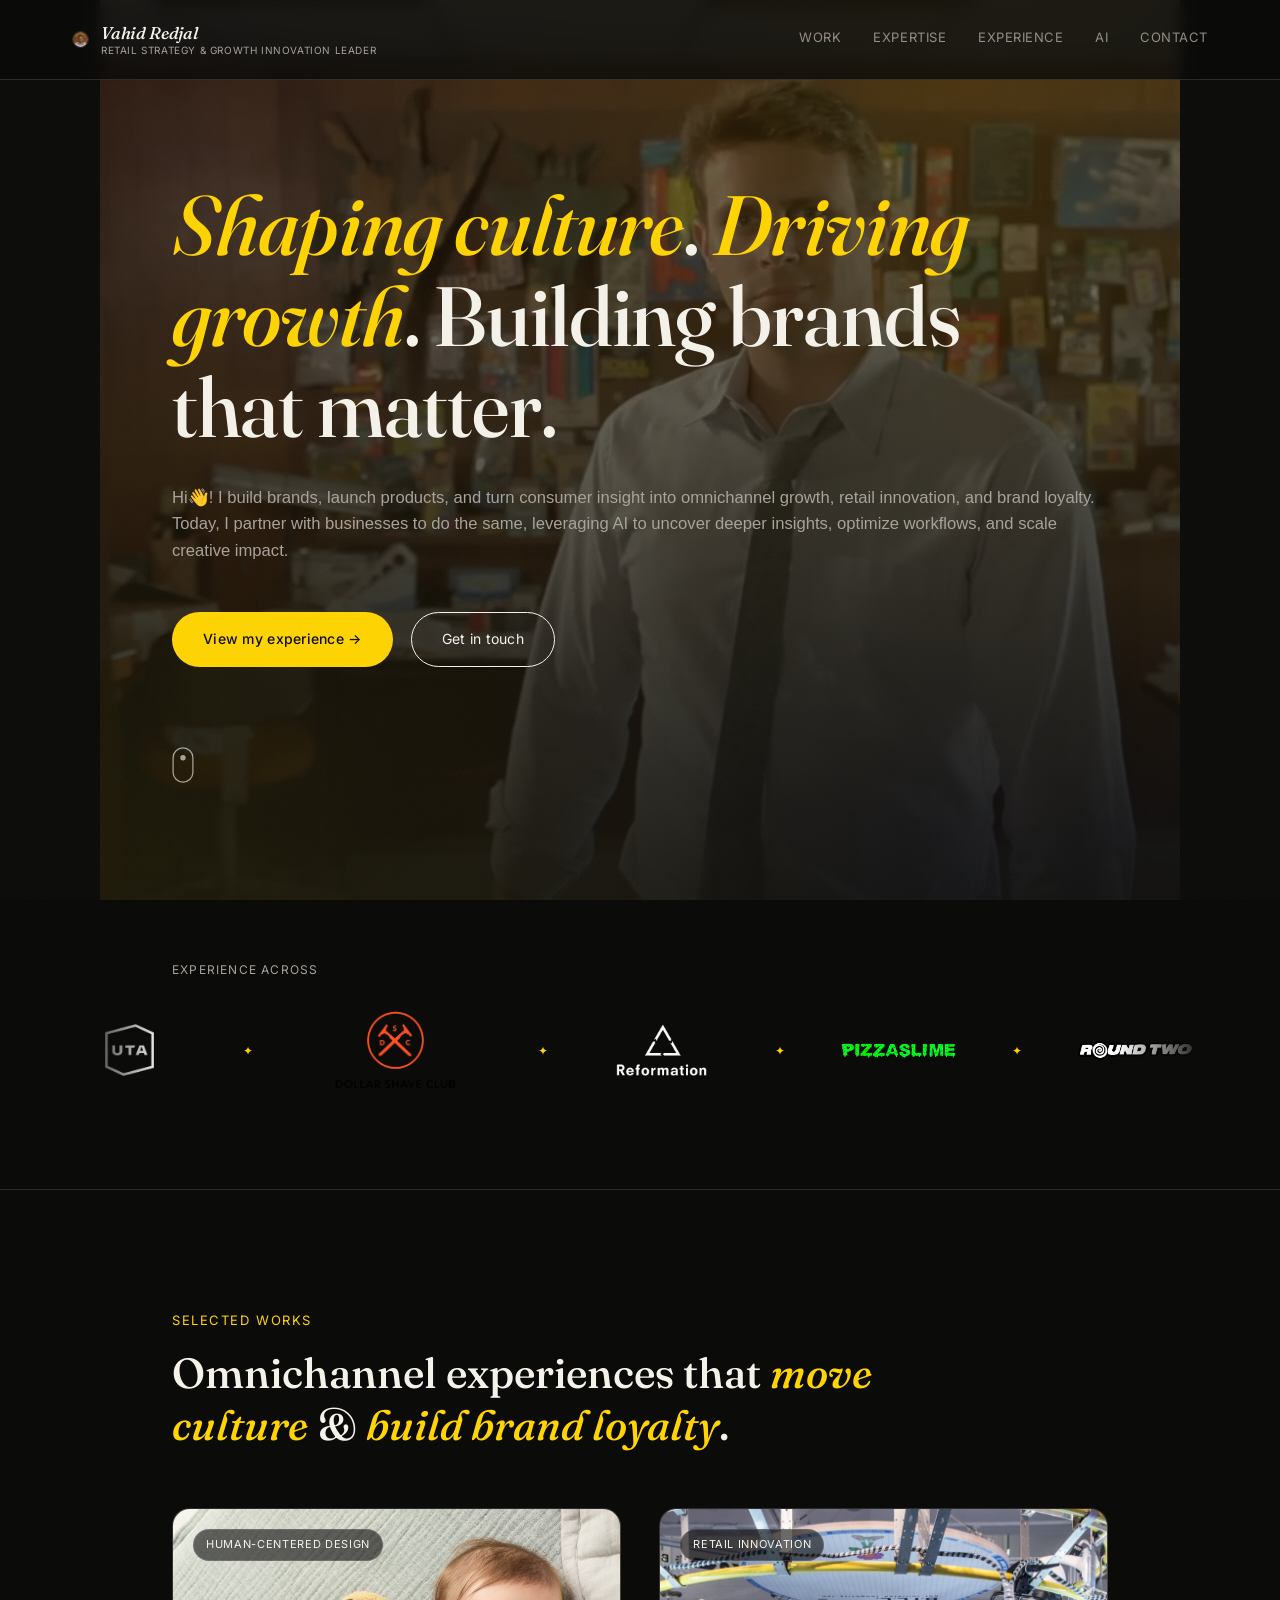
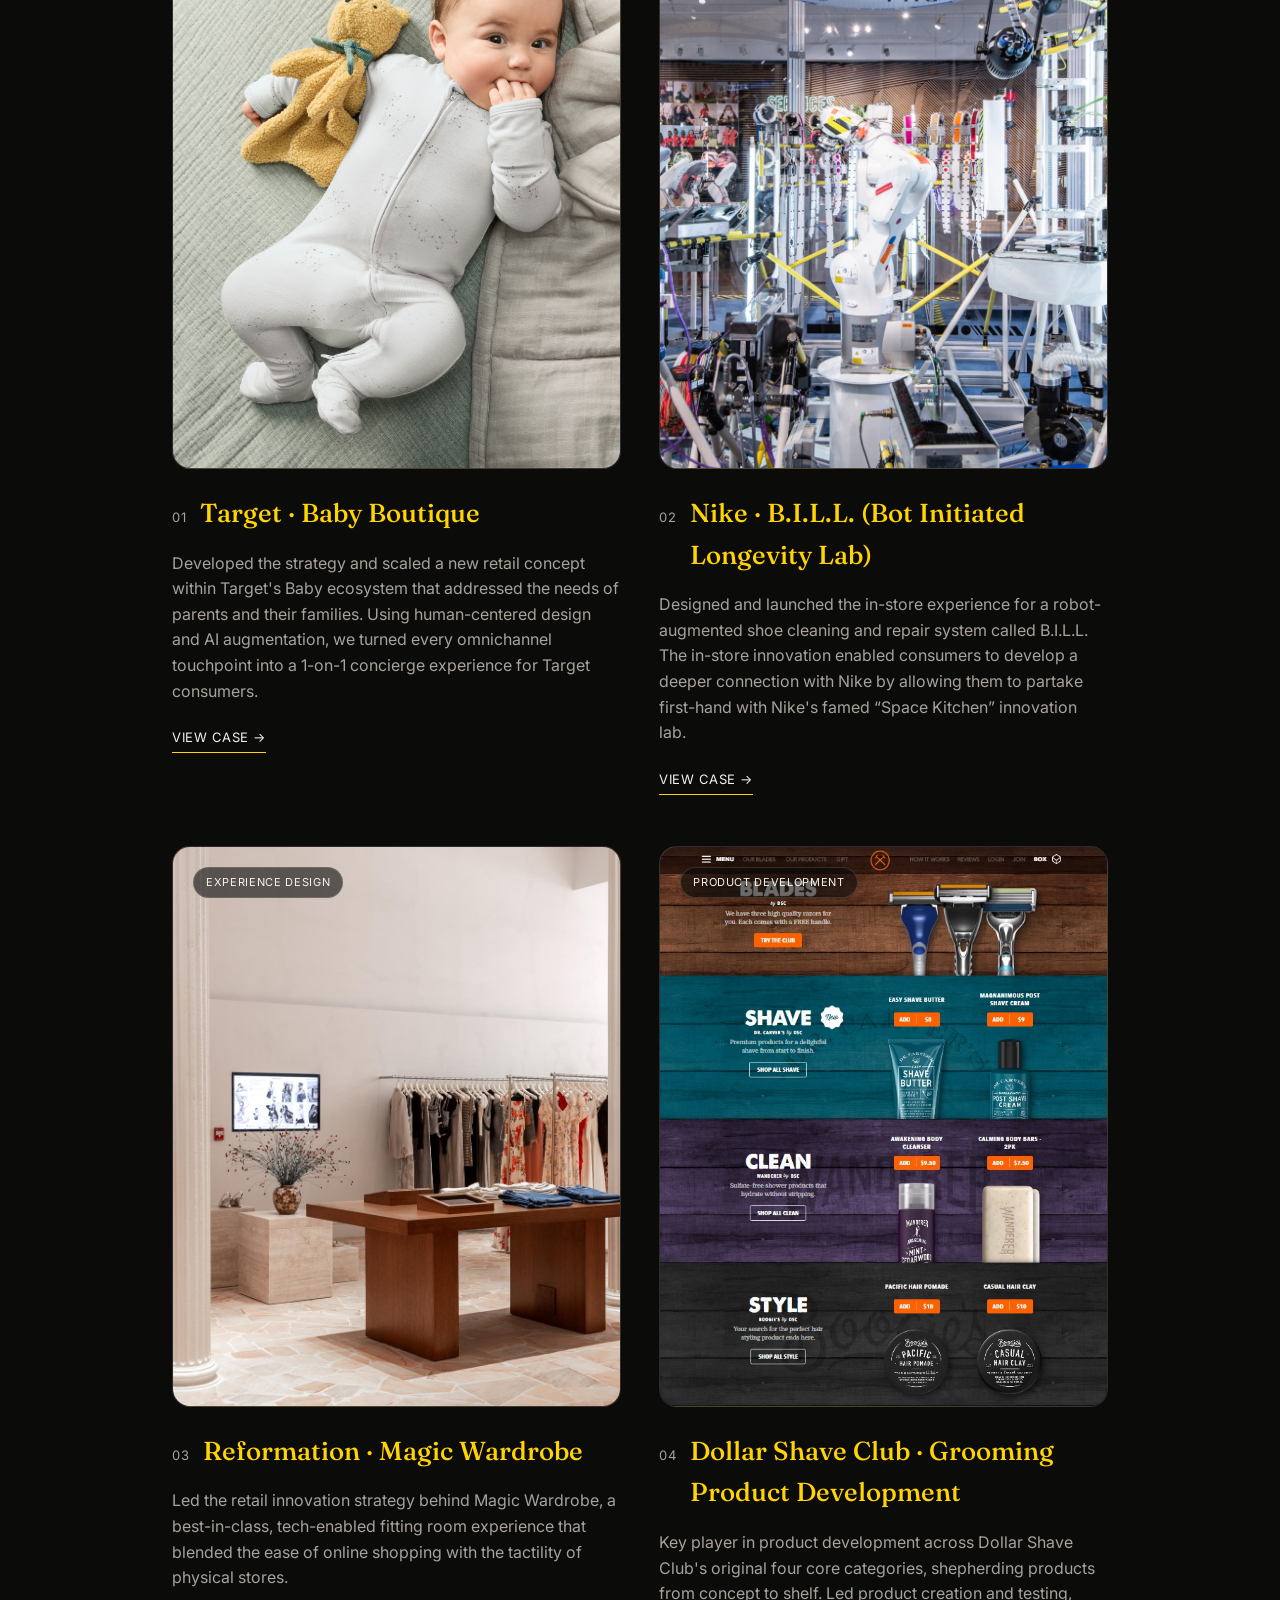
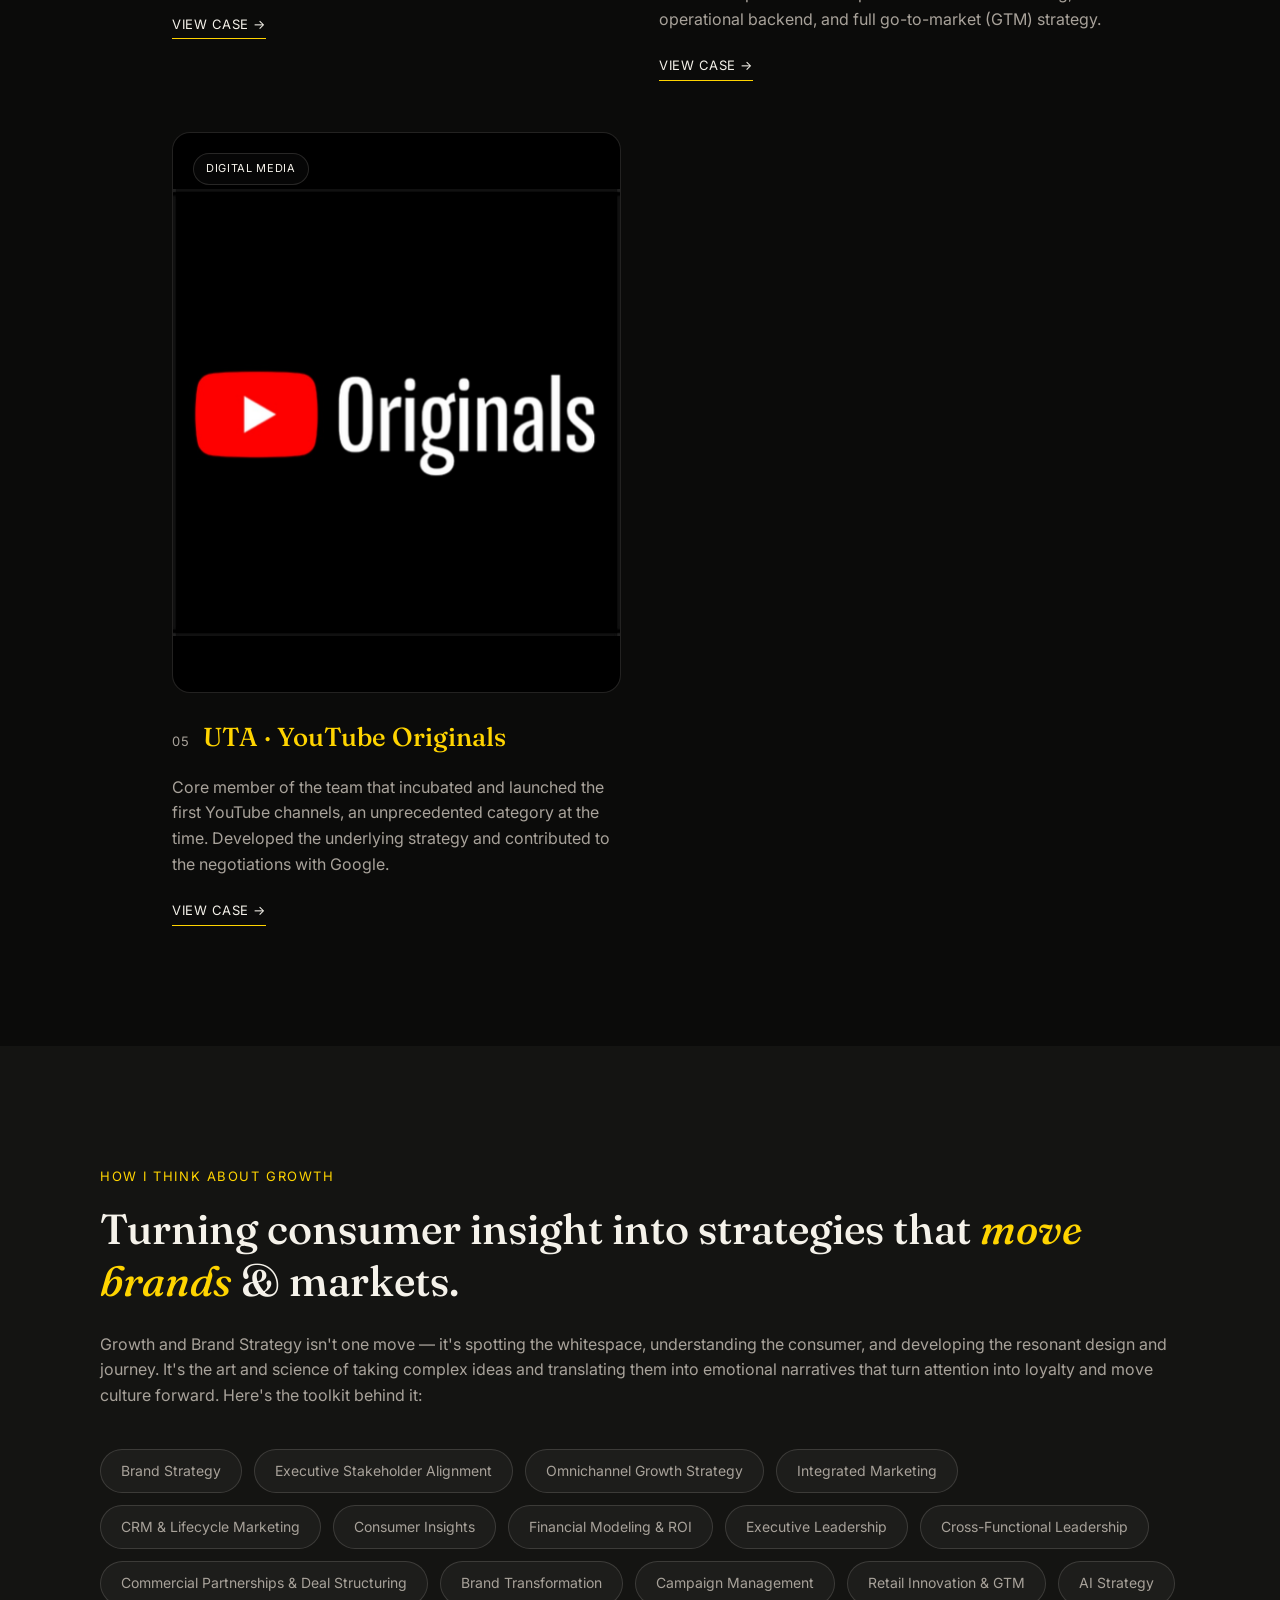
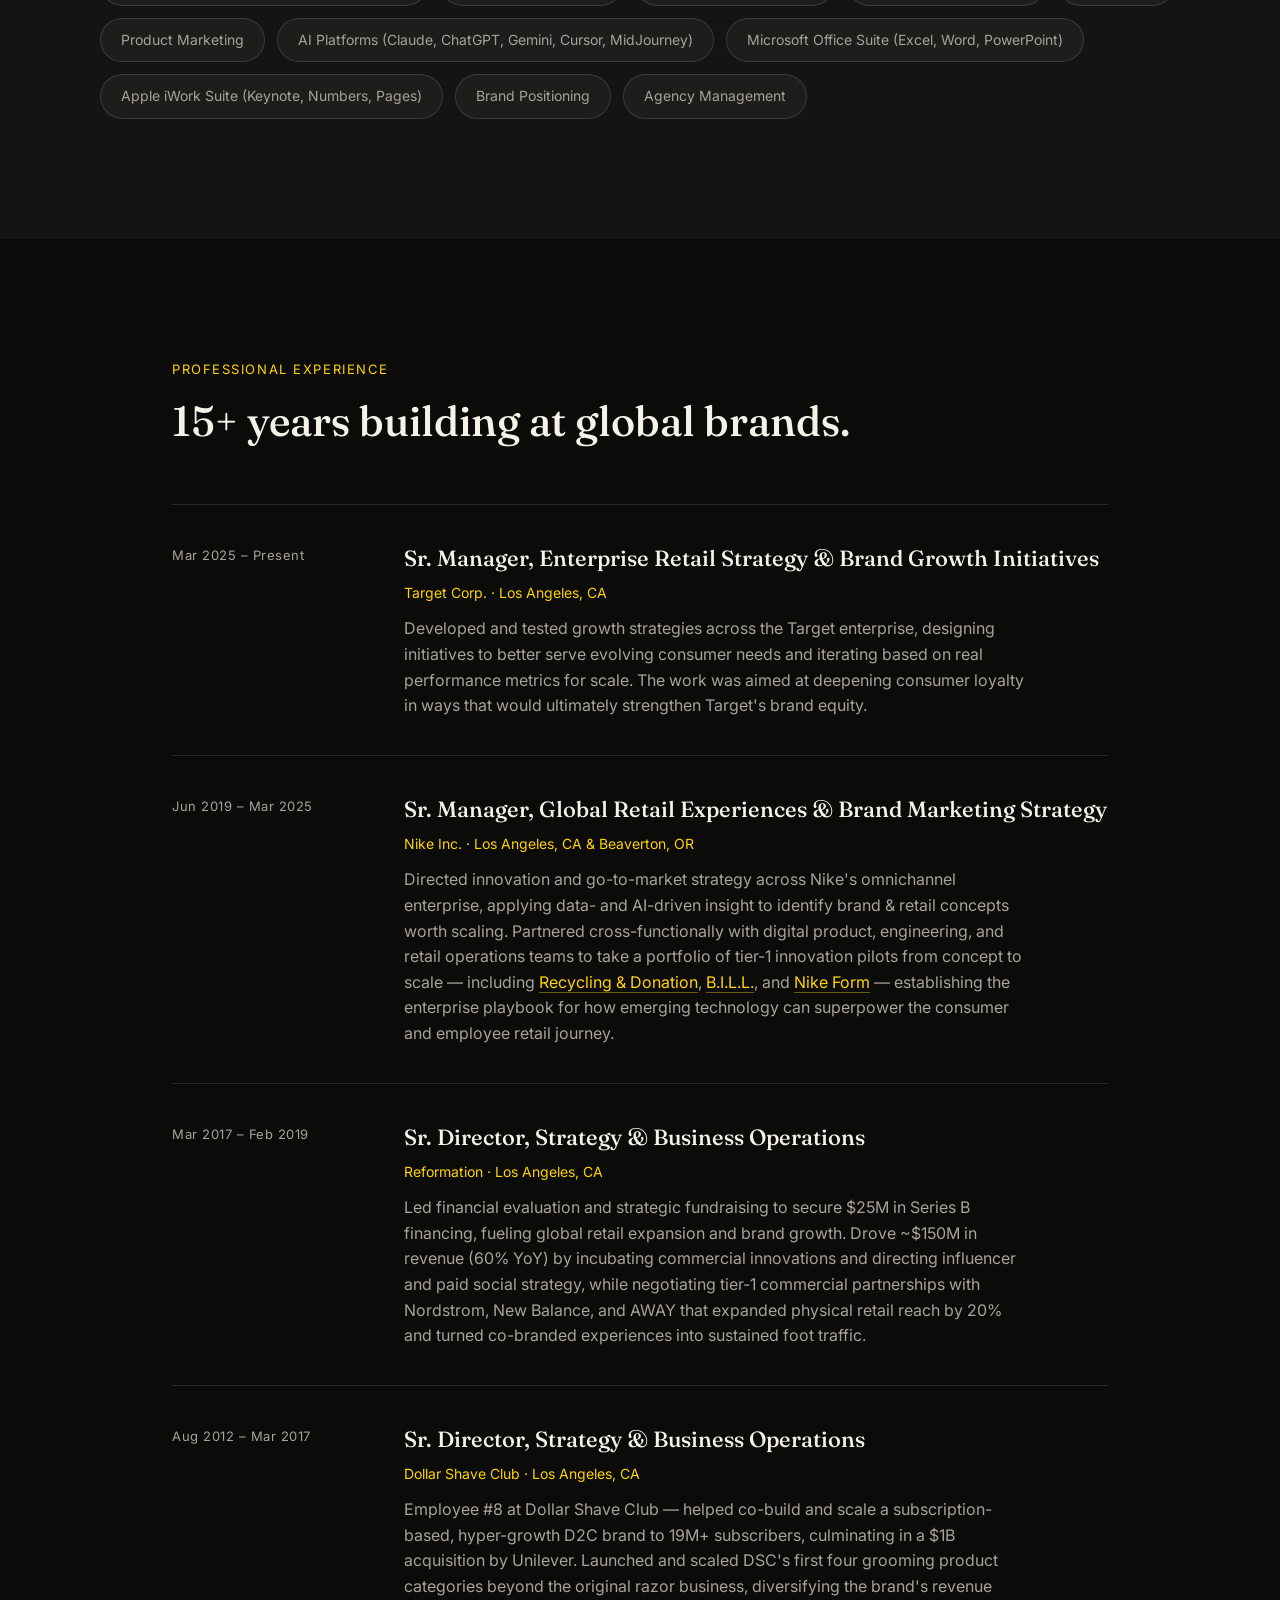
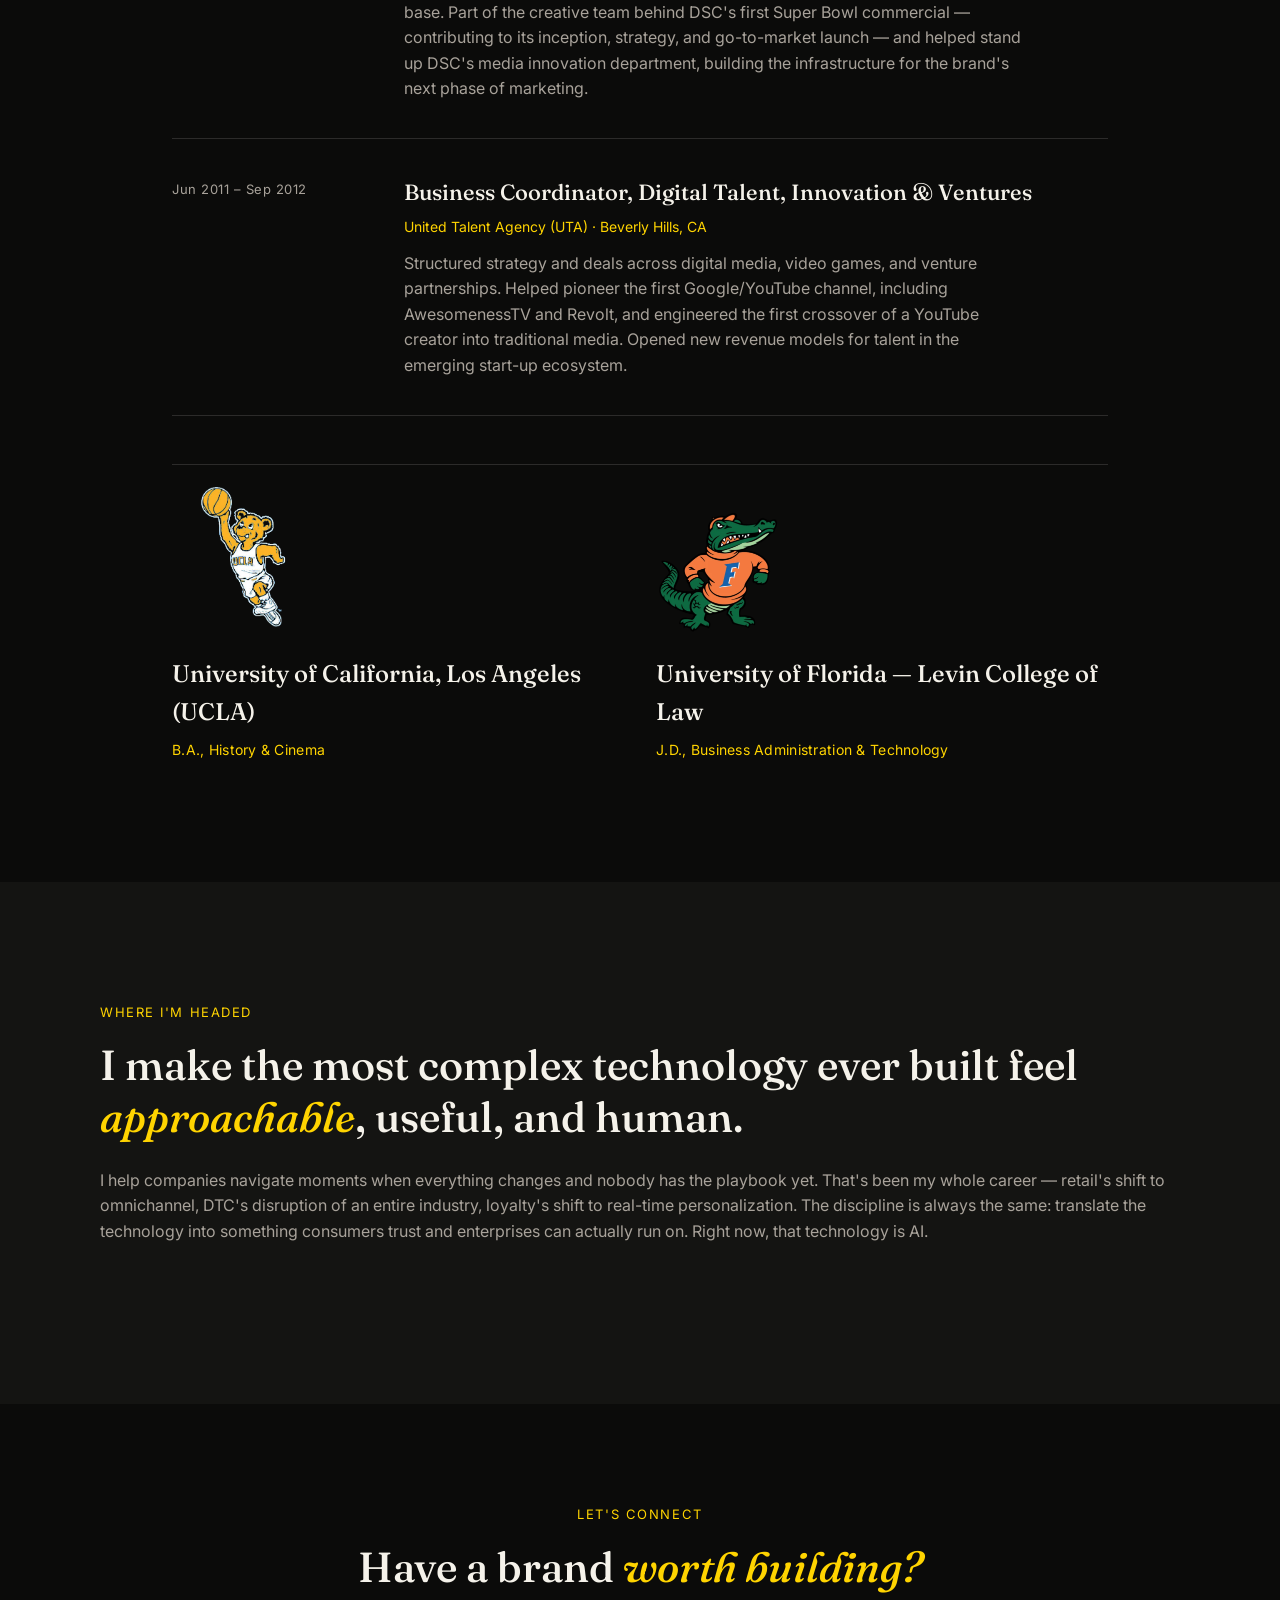
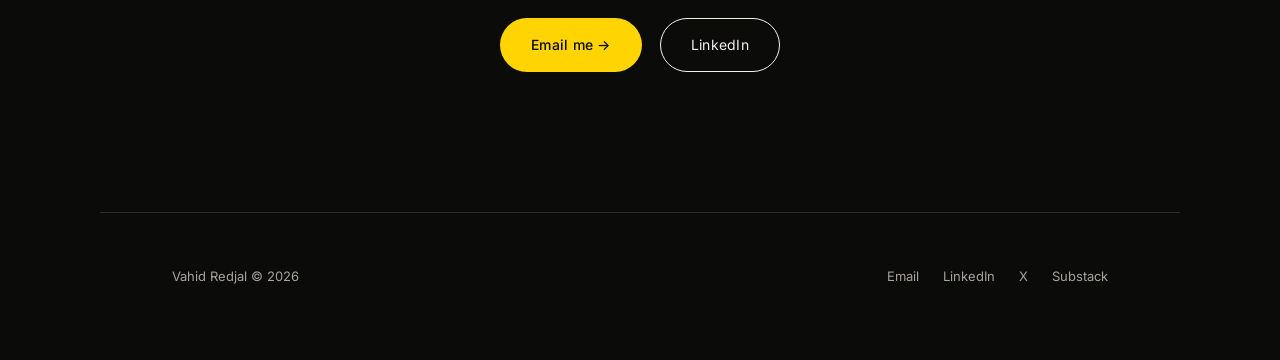
==== commit 13c2b569: "Recolor ABC logo to white, reorder marquee logos Co-Authored-By: Claude Sonnet 5 <noreply@anthropic." ====
--- a/index.html
+++ b/index.html
@@ -72,41 +72,45 @@
     <p class="logos__label reveal">Experience across</p>
     <div class="marquee reveal">
       <div class="marquee__track">
+        <img class="marquee__logo" src="assets/logos/uta.png" alt="United Talent Agency">
+        <span class="dot">&#10022;</span>
+        <img class="marquee__logo marquee__logo--dsc" src="assets/logos/dsc.png" alt="Dollar Shave Club">
+        <span class="dot">&#10022;</span>
+        <img class="marquee__logo" src="assets/logos/reformation.png" alt="Reformation">
+        <span class="dot">&#10022;</span>
+        <img class="marquee__logo marquee__logo--pizzaslime" src="assets/logos/pizzaslime.png" alt="PizzaSlime">
+        <span class="dot">&#10022;</span>
+        <img class="marquee__logo marquee__logo--roundtwo" src="assets/logos/roundtwo.png" alt="Round Two">
+        <span class="dot">&#10022;</span>
         <img class="marquee__logo" src="assets/logos/nike.png" alt="Nike">
         <span class="dot">&#10022;</span>
+        <img class="marquee__logo" src="assets/logos/advisoryboardcrystals.png" alt="Advisory Board Crystals">
+        <span class="dot">&#10022;</span>
         <img class="marquee__logo" src="assets/logos/target.png" alt="Target">
         <span class="dot">&#10022;</span>
+        <img class="marquee__logo" src="assets/logos/disney.svg" alt="Disney">
+        <span class="dot">&#10022;</span>
+        <img class="marquee__logo" src="assets/logos/amazon.svg" alt="Amazon">
+        <span class="dot">&#10022;</span>
+        <img class="marquee__logo" src="assets/logos/uta.png" alt="United Talent Agency">
+        <span class="dot">&#10022;</span>
+        <img class="marquee__logo marquee__logo--dsc" src="assets/logos/dsc.png" alt="Dollar Shave Club">
+        <span class="dot">&#10022;</span>
         <img class="marquee__logo" src="assets/logos/reformation.png" alt="Reformation">
         <span class="dot">&#10022;</span>
-        <img class="marquee__logo marquee__logo--dsc" src="assets/logos/dsc.png" alt="Dollar Shave Club">
-        <span class="dot">&#10022;</span>
-        <img class="marquee__logo" src="assets/logos/uta.png" alt="United Talent Agency">
+        <img class="marquee__logo marquee__logo--pizzaslime" src="assets/logos/pizzaslime.png" alt="PizzaSlime">
+        <span class="dot">&#10022;</span>
+        <img class="marquee__logo marquee__logo--roundtwo" src="assets/logos/roundtwo.png" alt="Round Two">
+        <span class="dot">&#10022;</span>
+        <img class="marquee__logo" src="assets/logos/nike.png" alt="Nike">
+        <span class="dot">&#10022;</span>
+        <img class="marquee__logo" src="assets/logos/advisoryboardcrystals.png" alt="Advisory Board Crystals">
+        <span class="dot">&#10022;</span>
+        <img class="marquee__logo" src="assets/logos/target.png" alt="Target">
         <span class="dot">&#10022;</span>
         <img class="marquee__logo" src="assets/logos/disney.svg" alt="Disney">
         <span class="dot">&#10022;</span>
         <img class="marquee__logo" src="assets/logos/amazon.svg" alt="Amazon">
-        <span class="dot">&#10022;</span>
-        <img class="marquee__logo marquee__logo--pizzaslime" src="assets/logos/pizzaslime.png" alt="PizzaSlime">
-        <span class="dot">&#10022;</span>
-        <img class="marquee__logo marquee__logo--roundtwo" src="assets/logos/roundtwo.png" alt="Round Two">
-        <span class="dot">&#10022;</span>
-        <img class="marquee__logo" src="assets/logos/nike.png" alt="Nike">
-        <span class="dot">&#10022;</span>
-        <img class="marquee__logo" src="assets/logos/target.png" alt="Target">
-        <span class="dot">&#10022;</span>
-        <img class="marquee__logo" src="assets/logos/reformation.png" alt="Reformation">
-        <span class="dot">&#10022;</span>
-        <img class="marquee__logo marquee__logo--dsc" src="assets/logos/dsc.png" alt="Dollar Shave Club">
-        <span class="dot">&#10022;</span>
-        <img class="marquee__logo" src="assets/logos/uta.png" alt="United Talent Agency">
-        <span class="dot">&#10022;</span>
-        <img class="marquee__logo" src="assets/logos/disney.svg" alt="Disney">
-        <span class="dot">&#10022;</span>
-        <img class="marquee__logo" src="assets/logos/amazon.svg" alt="Amazon">
-        <span class="dot">&#10022;</span>
-        <img class="marquee__logo marquee__logo--pizzaslime" src="assets/logos/pizzaslime.png" alt="PizzaSlime">
-        <span class="dot">&#10022;</span>
-        <img class="marquee__logo marquee__logo--roundtwo" src="assets/logos/roundtwo.png" alt="Round Two">
         <span class="dot">&#10022;</span>
       </div>
     </div>
